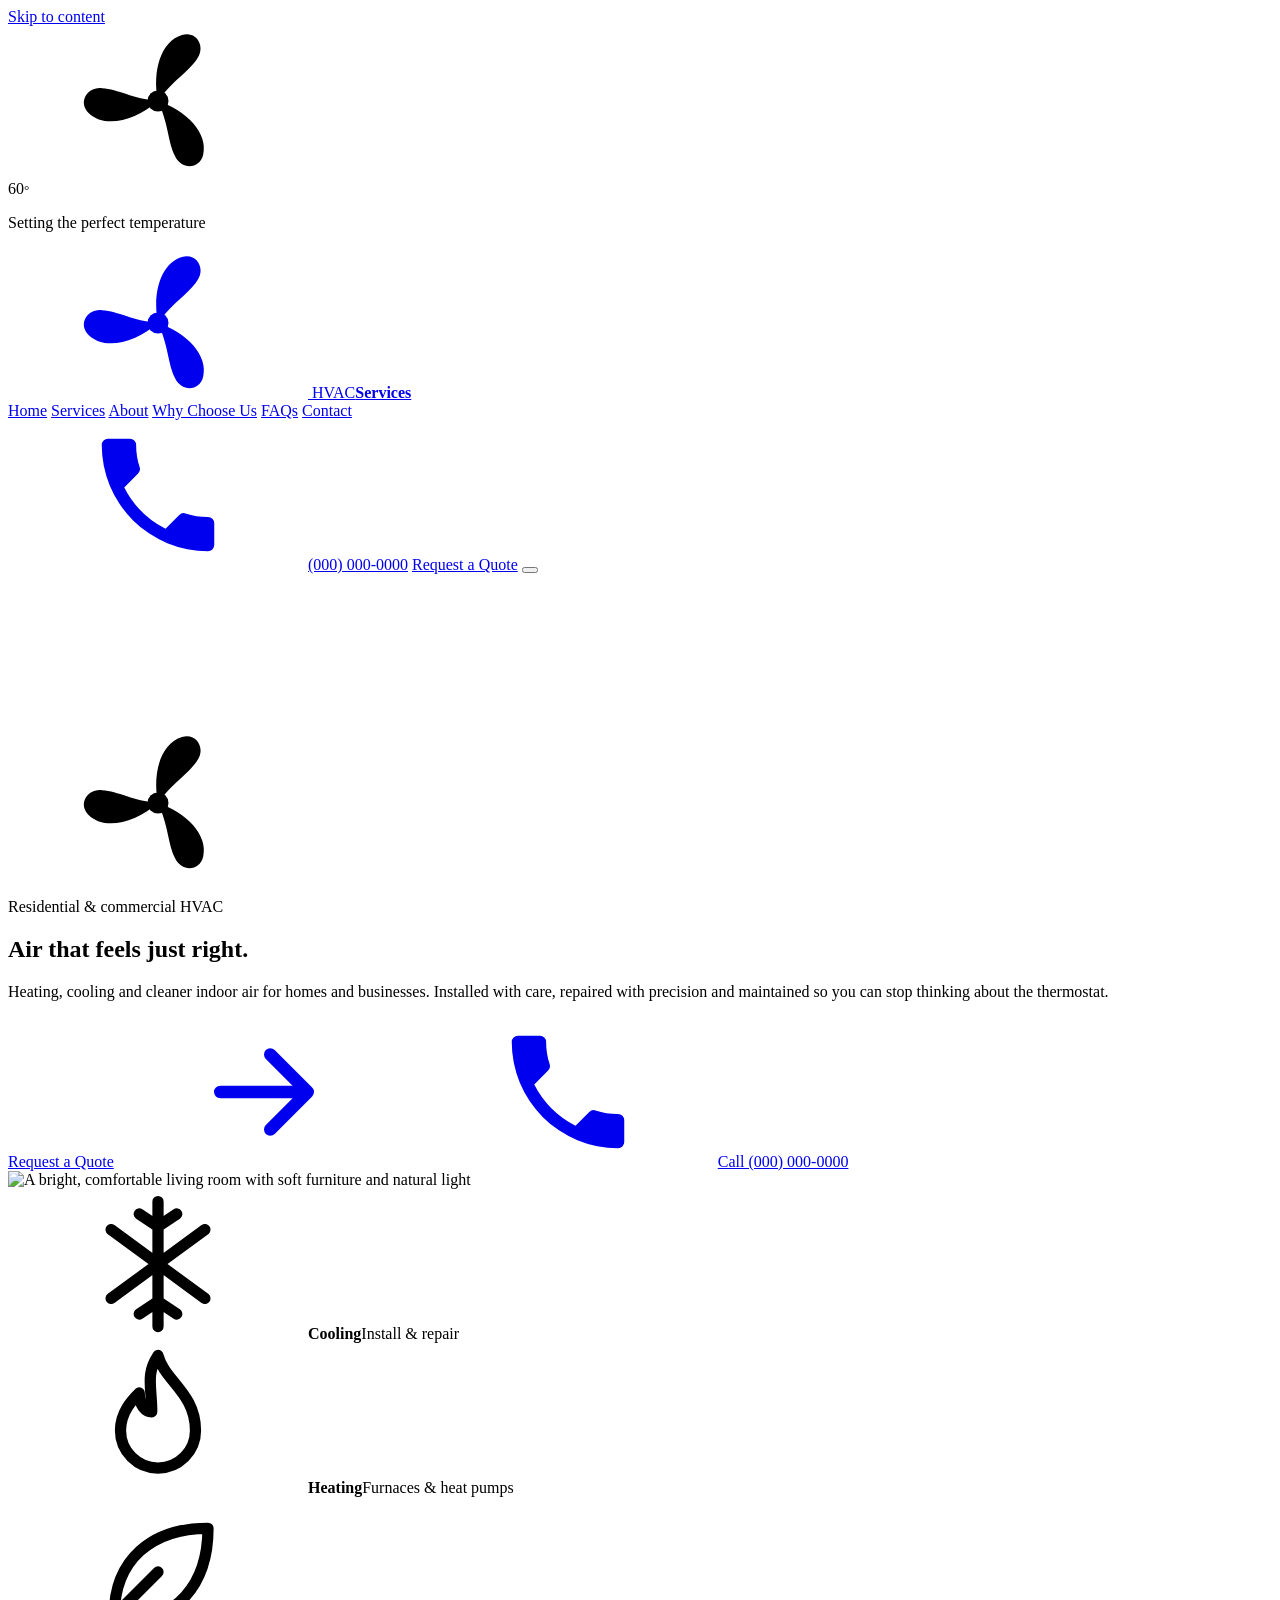
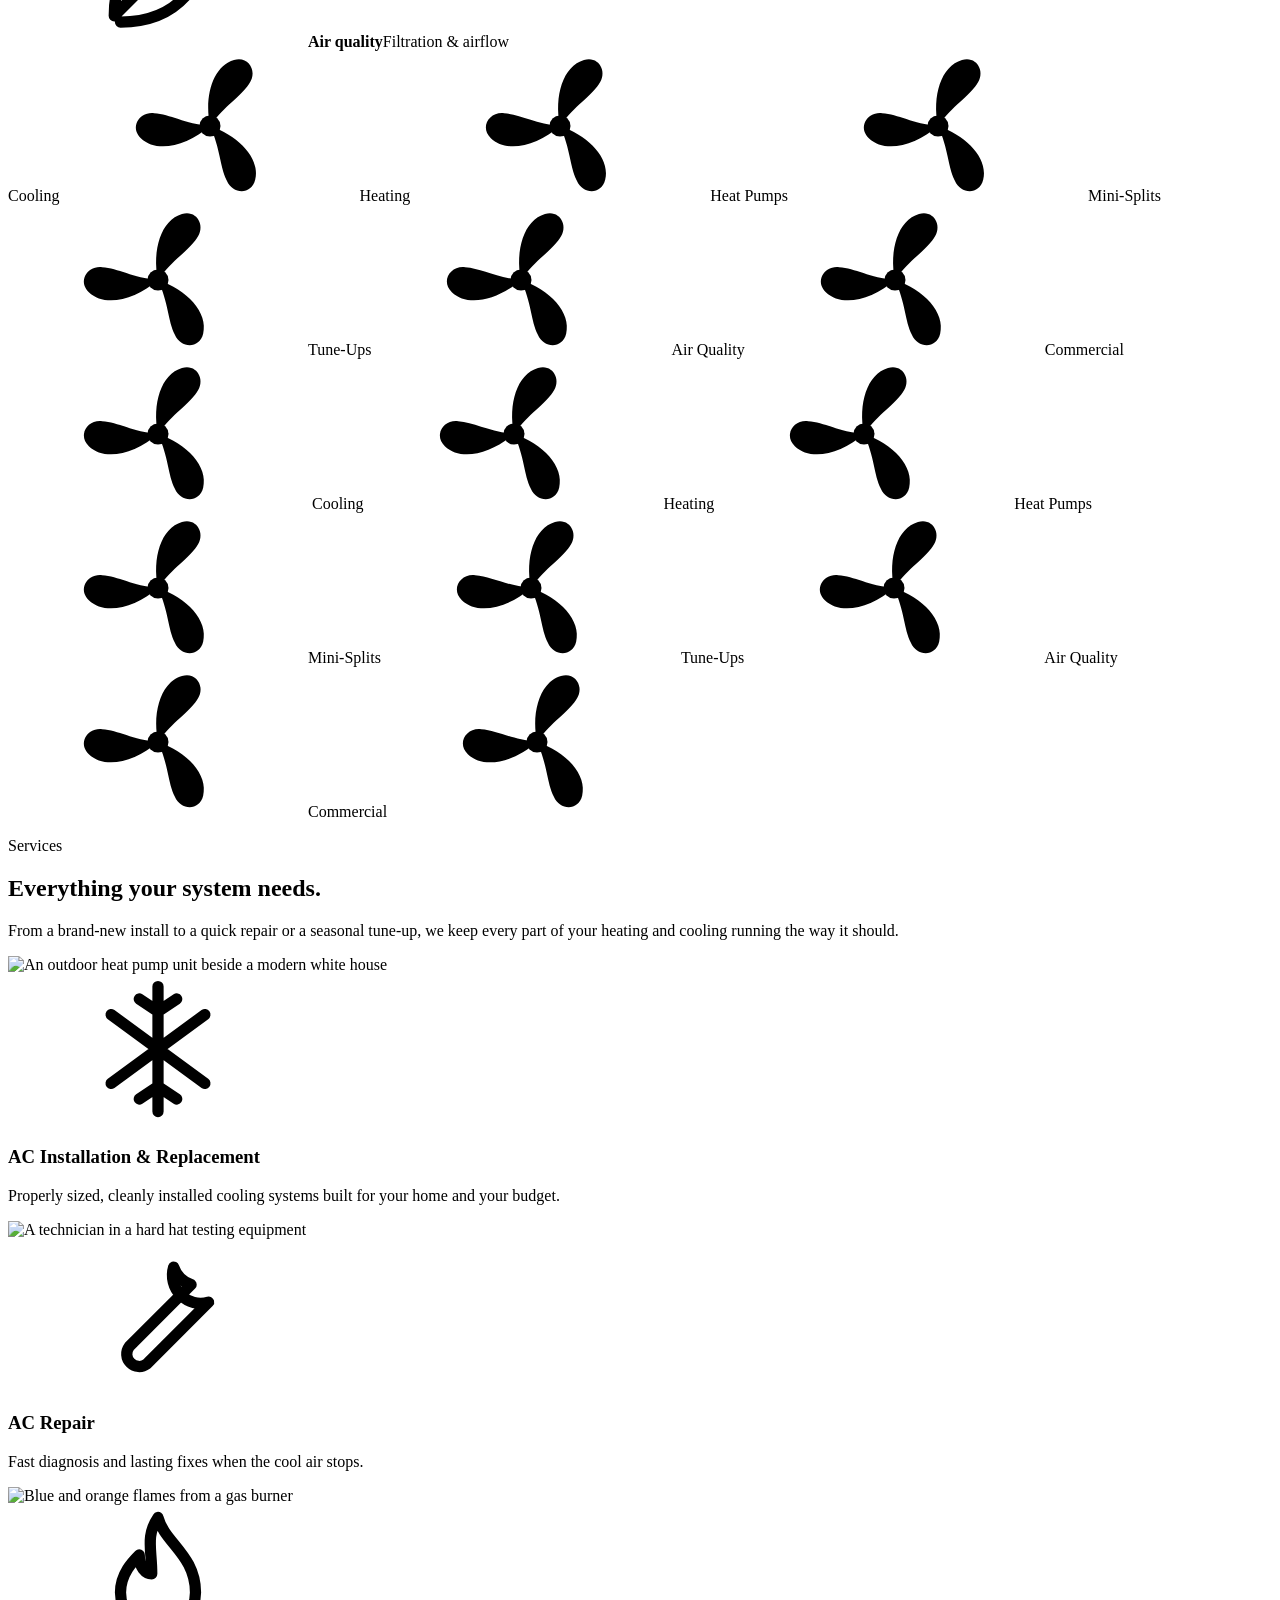
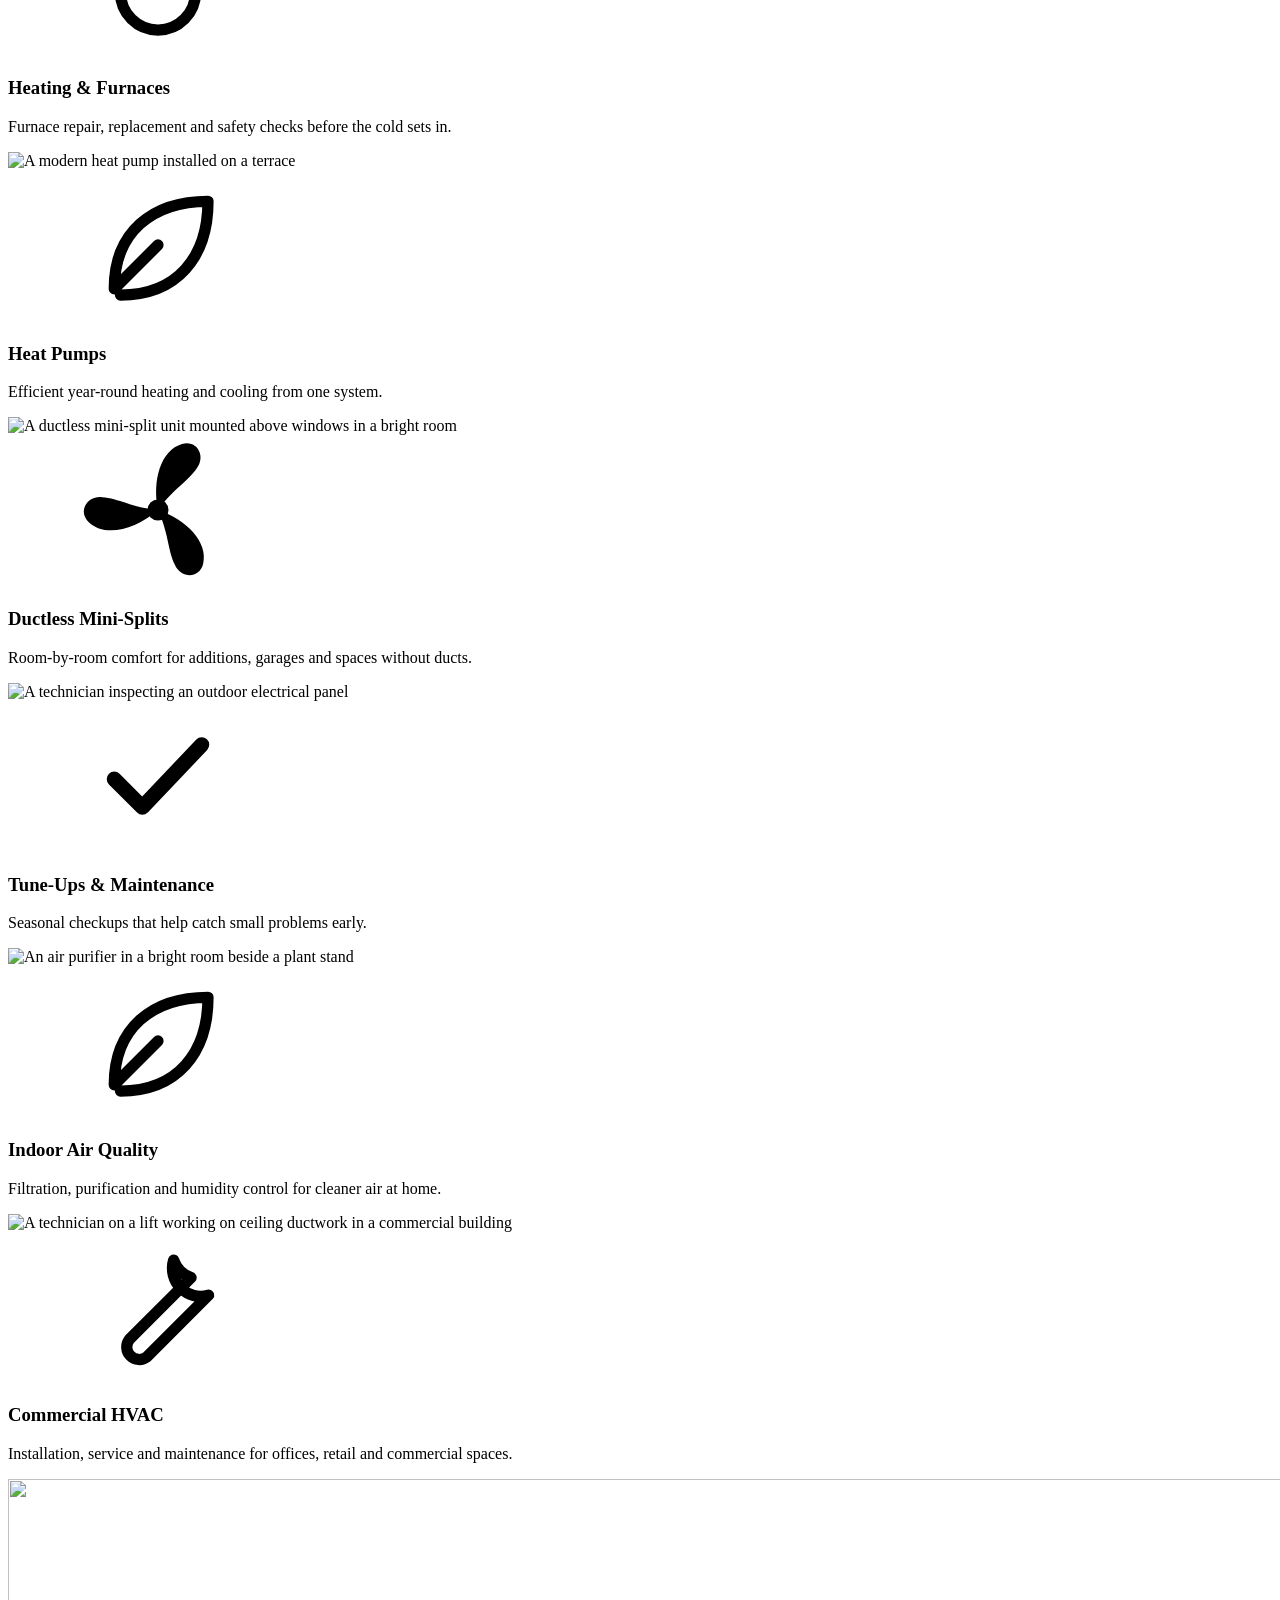
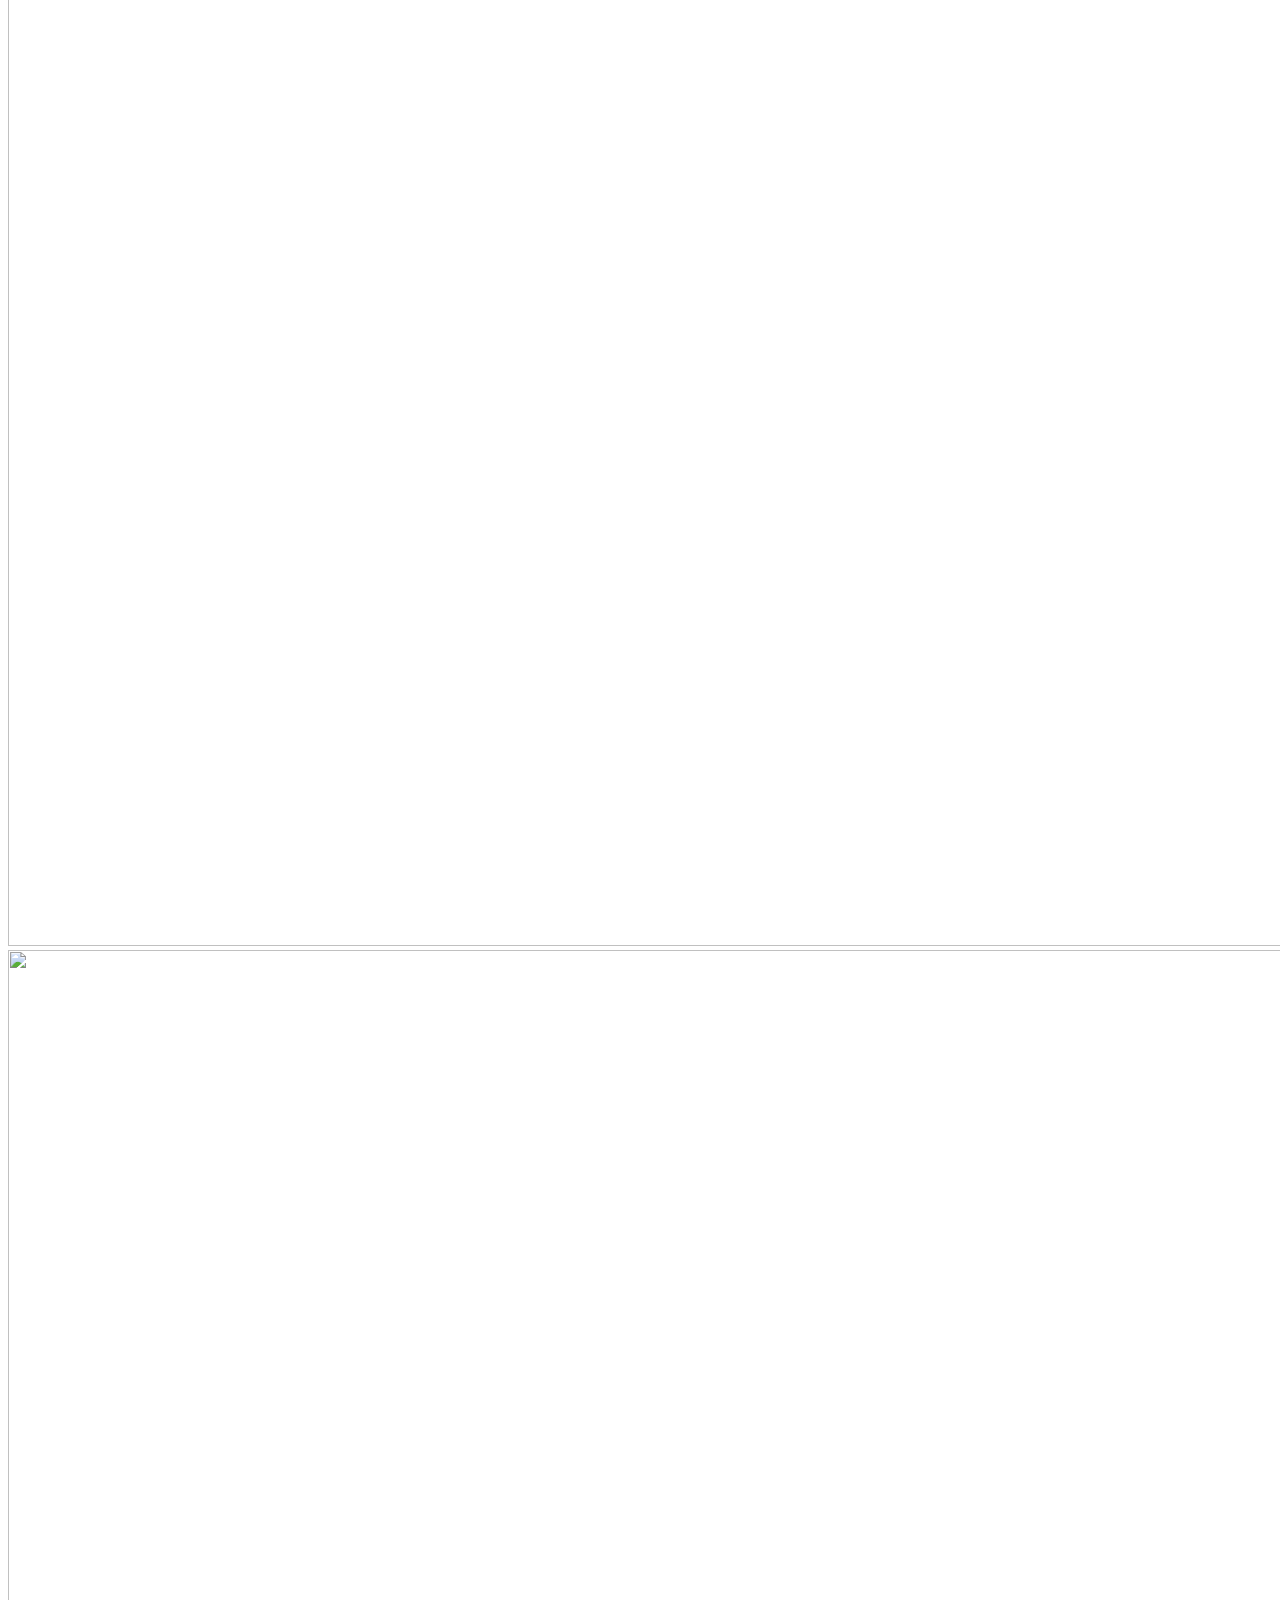
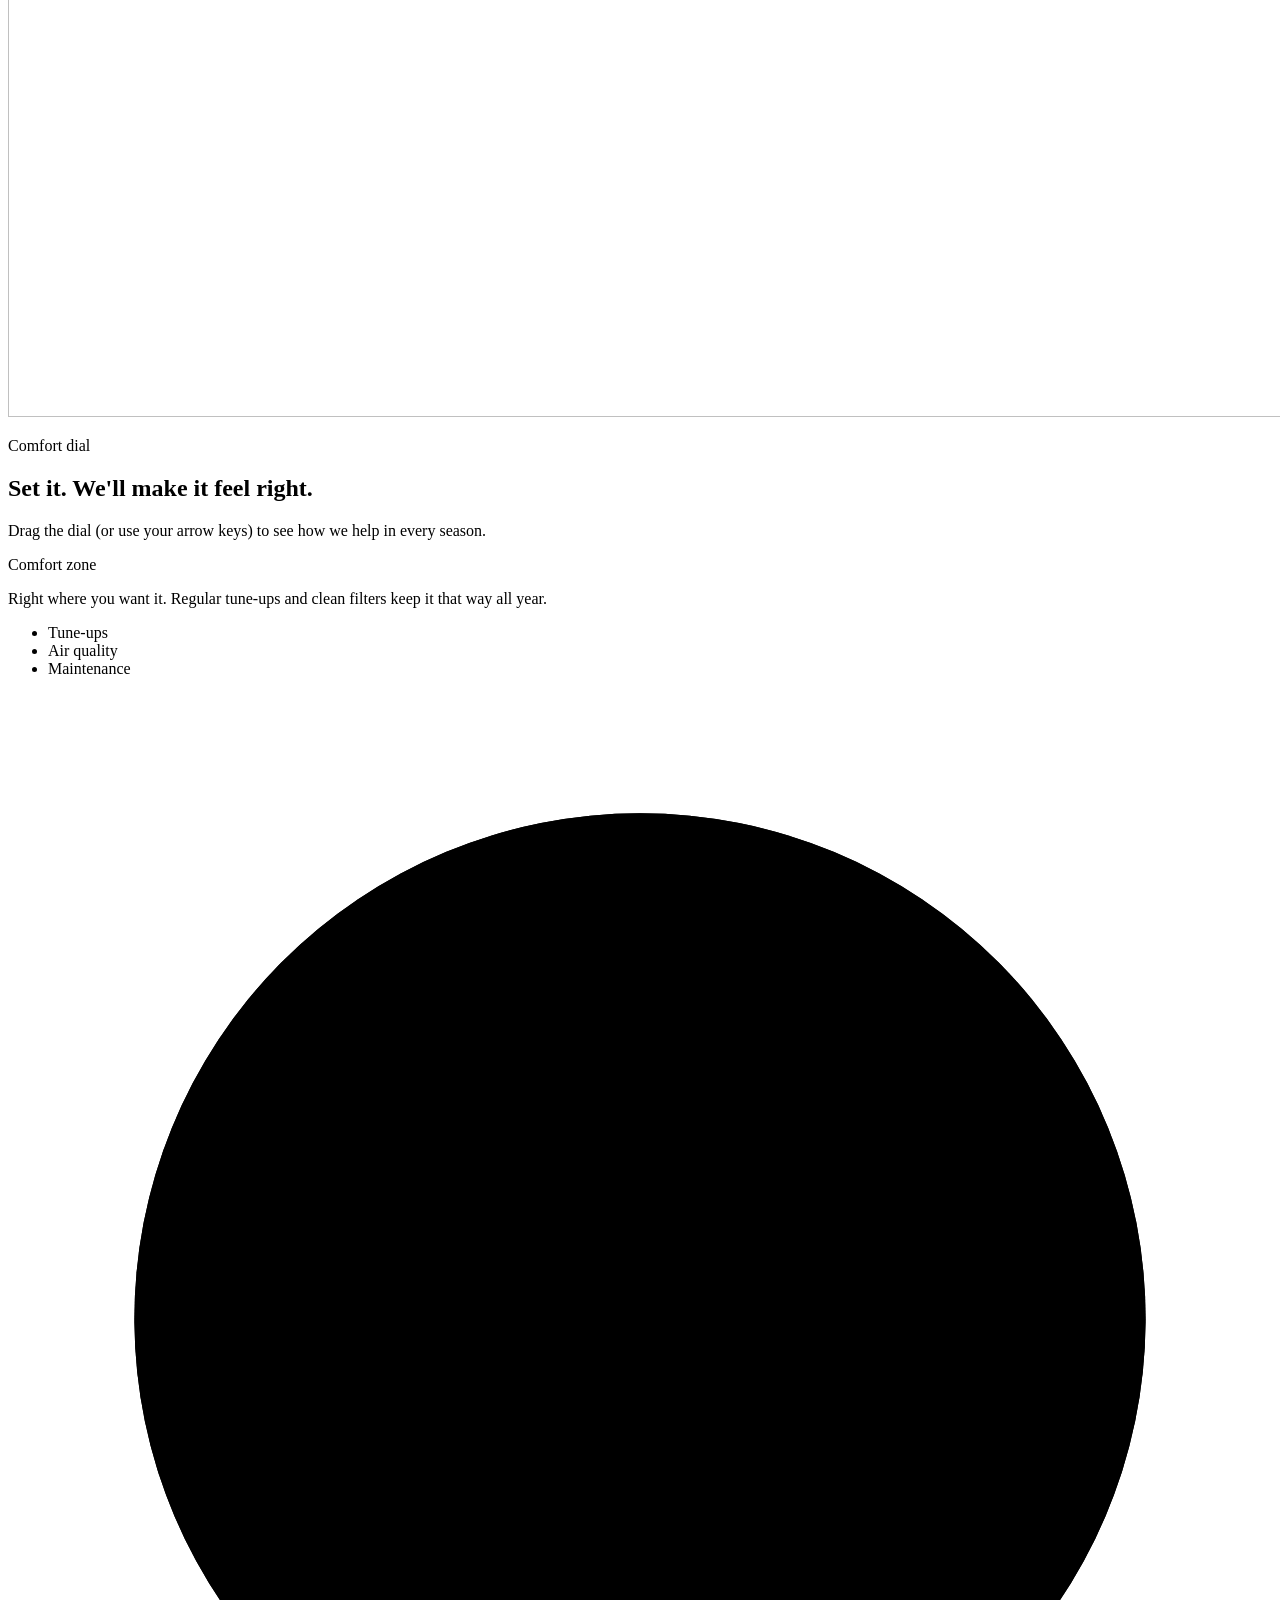
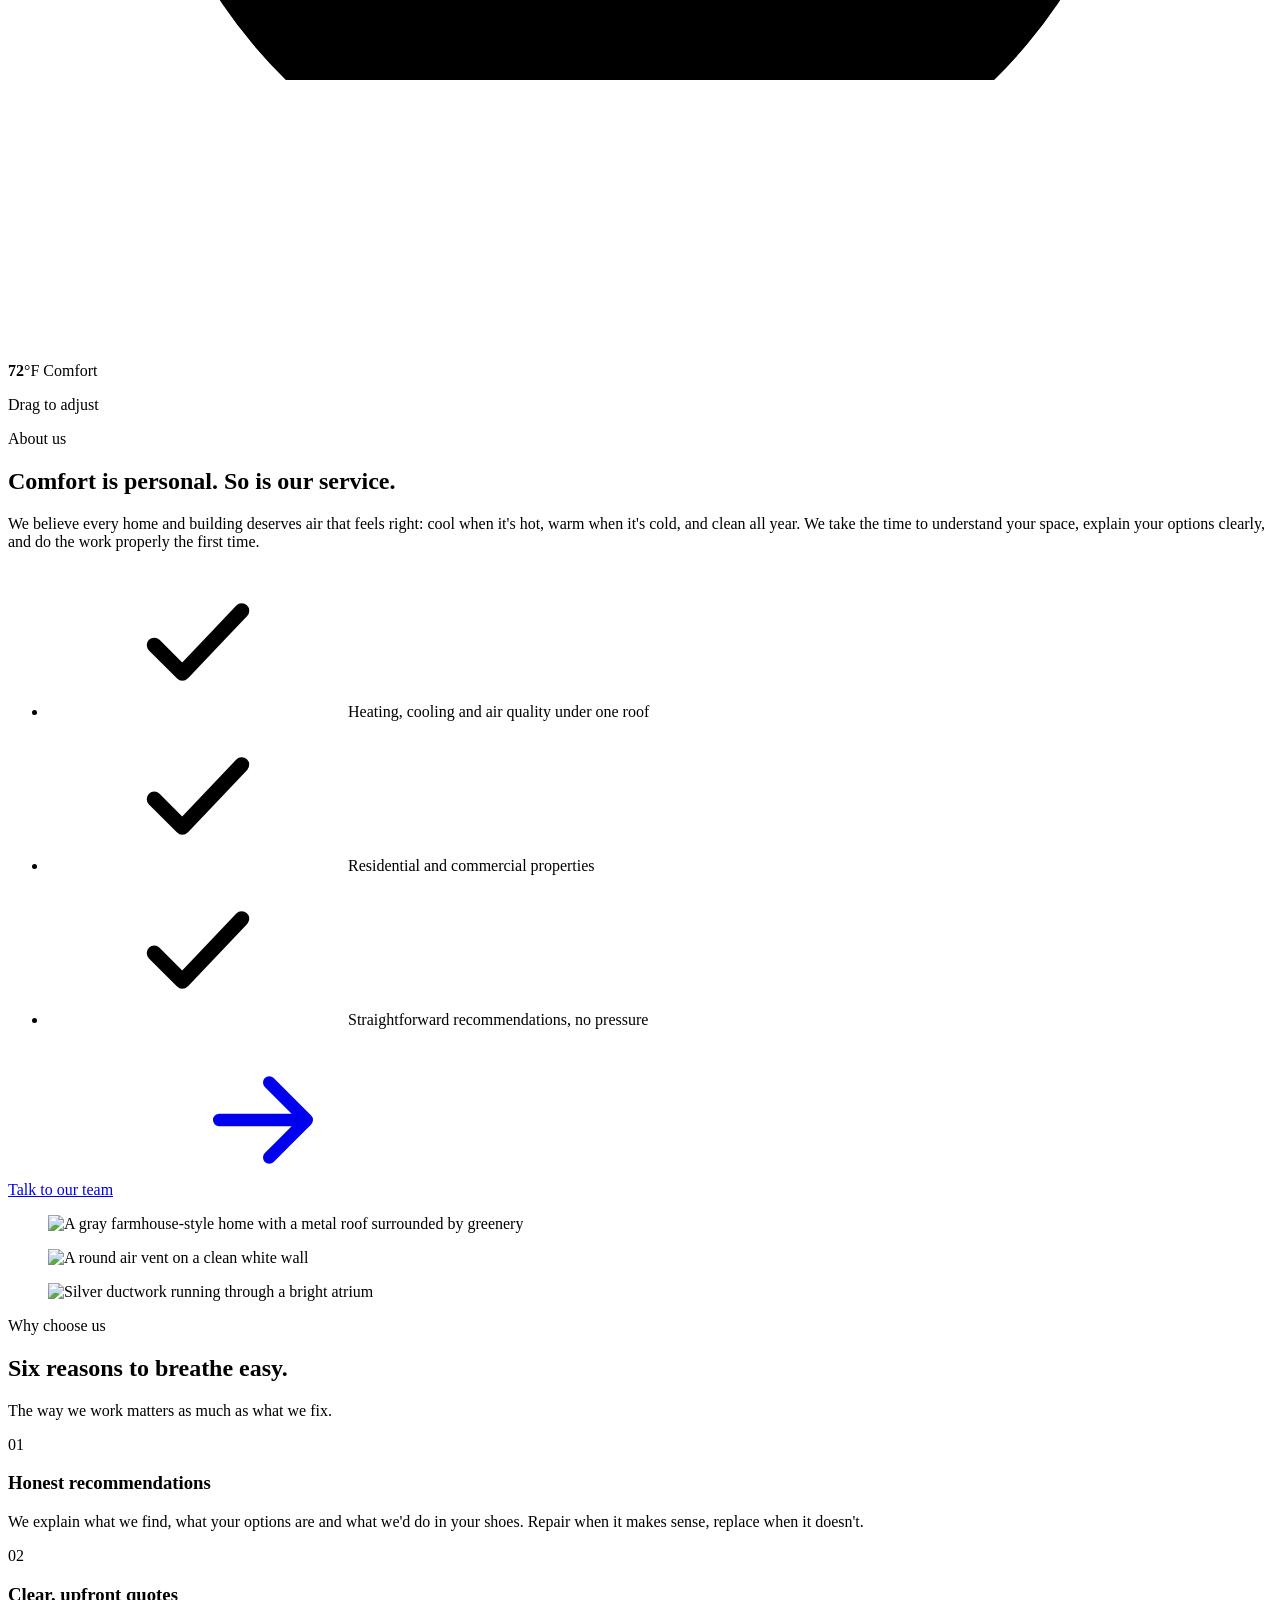
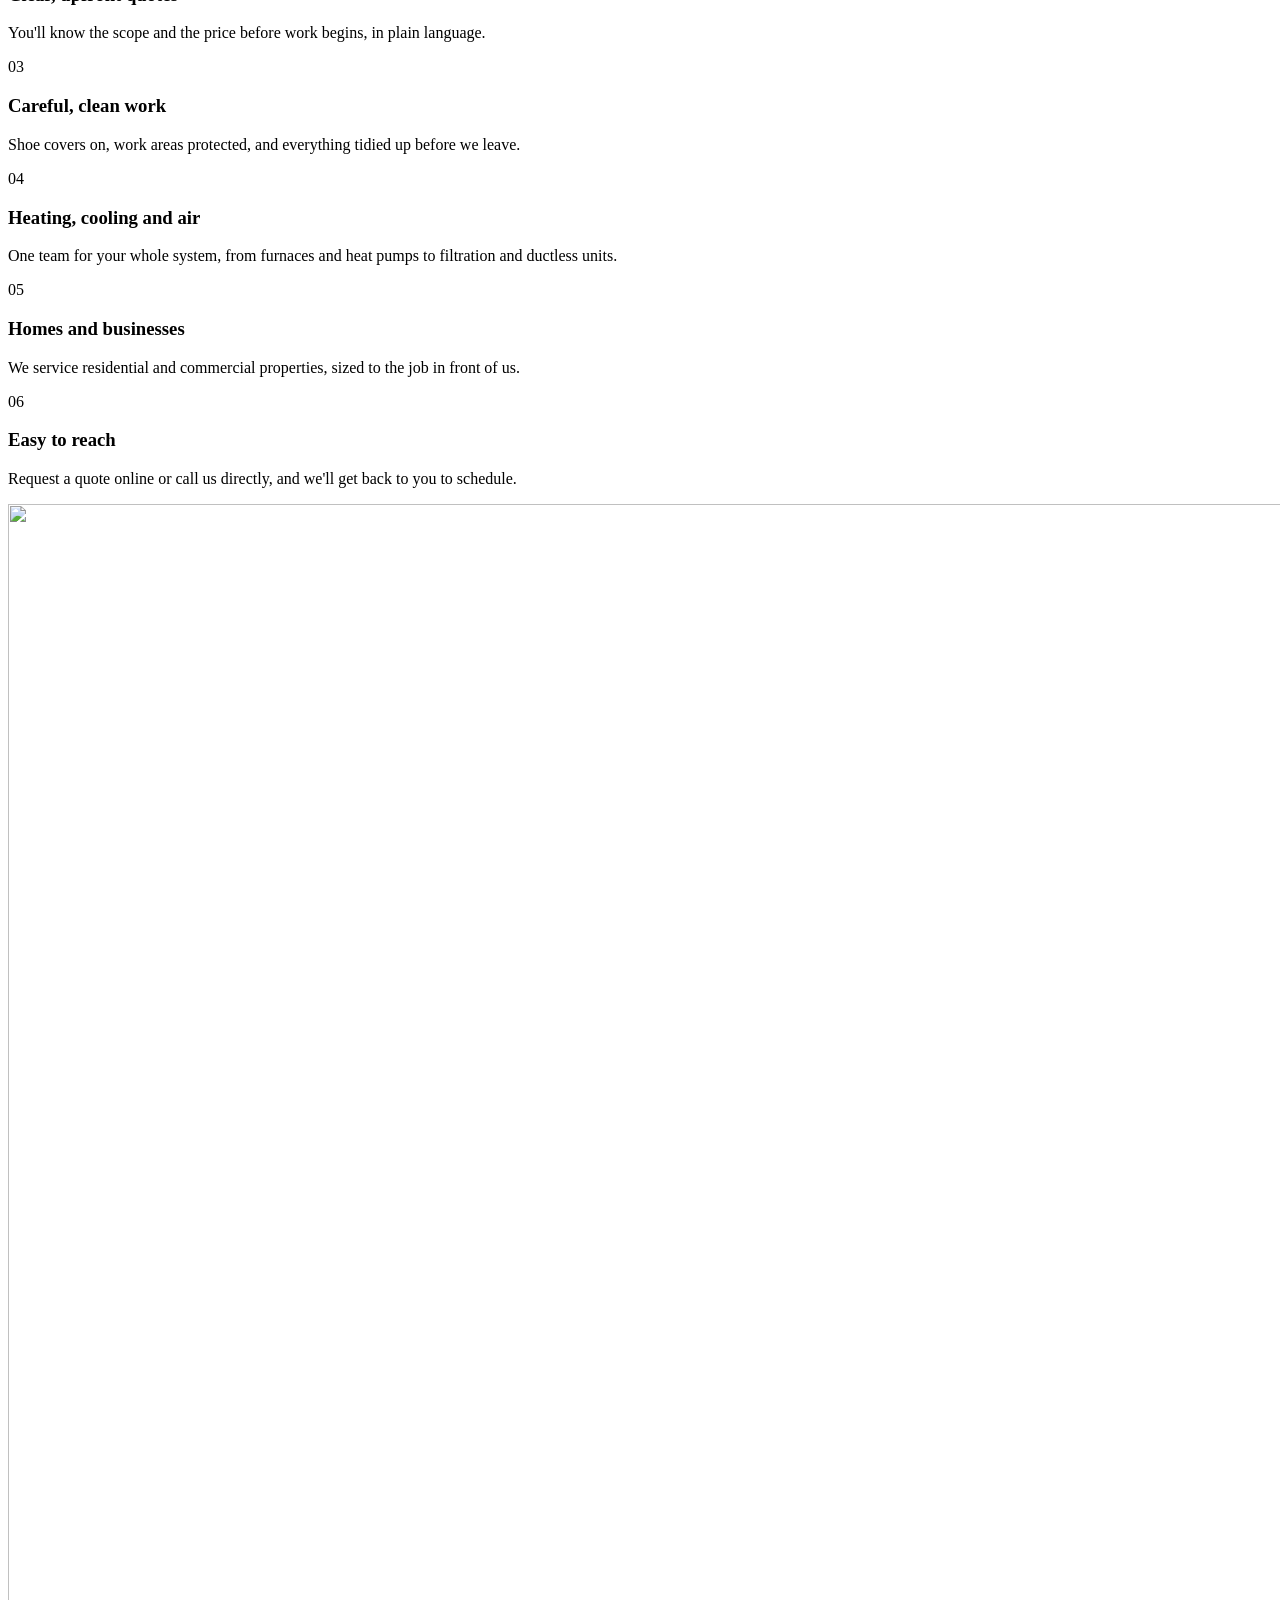
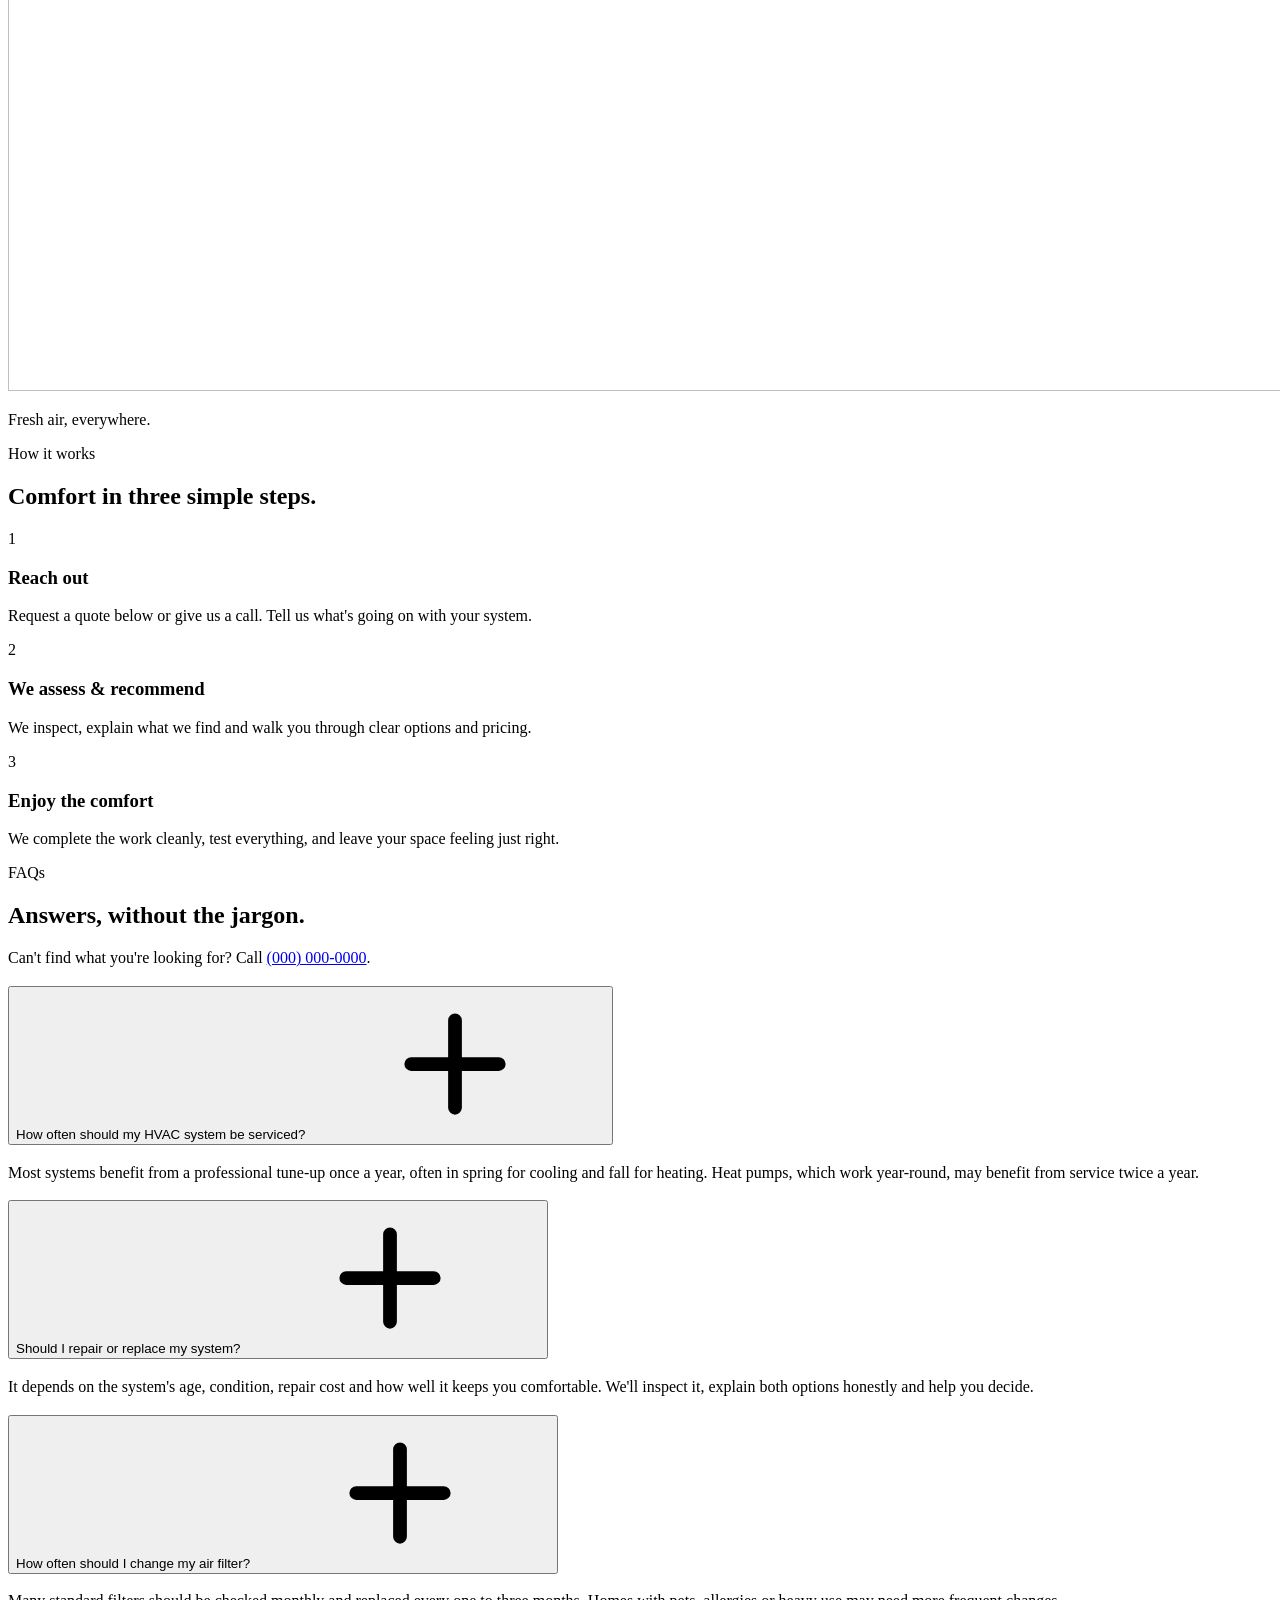
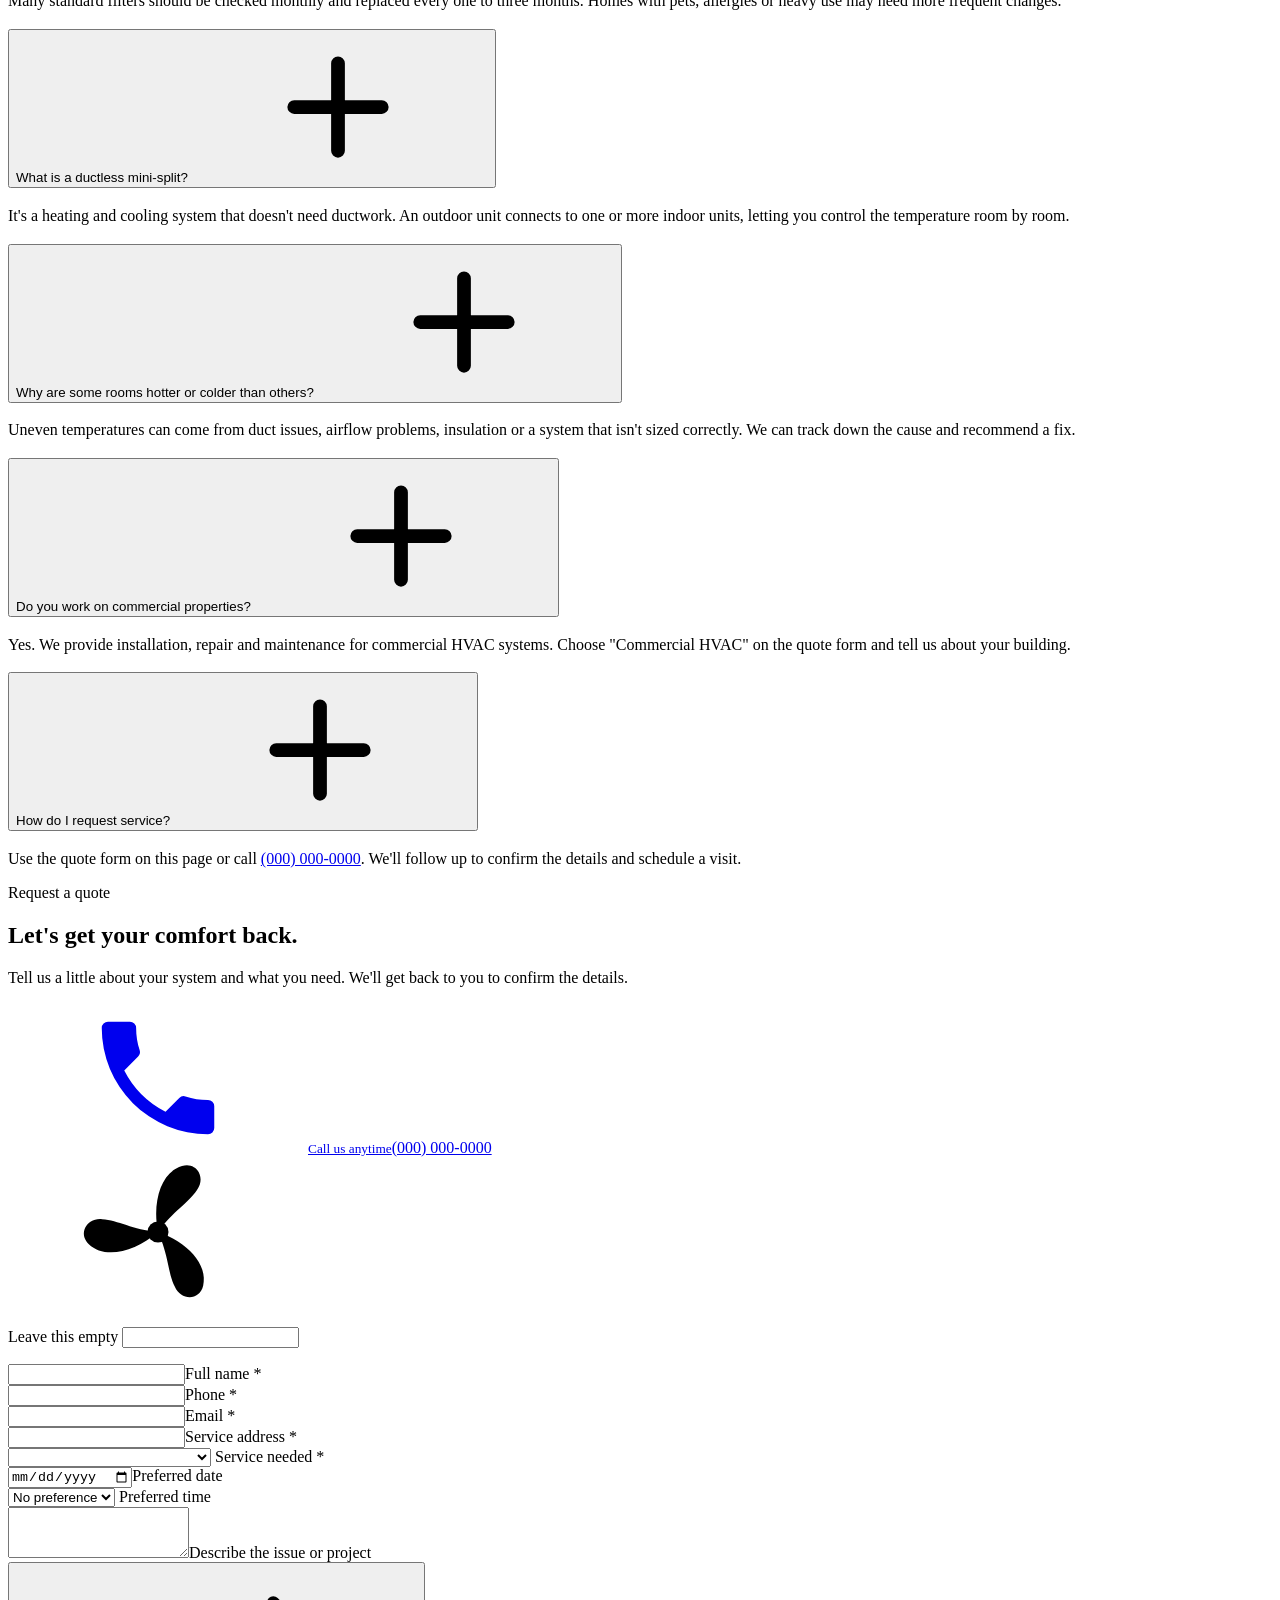
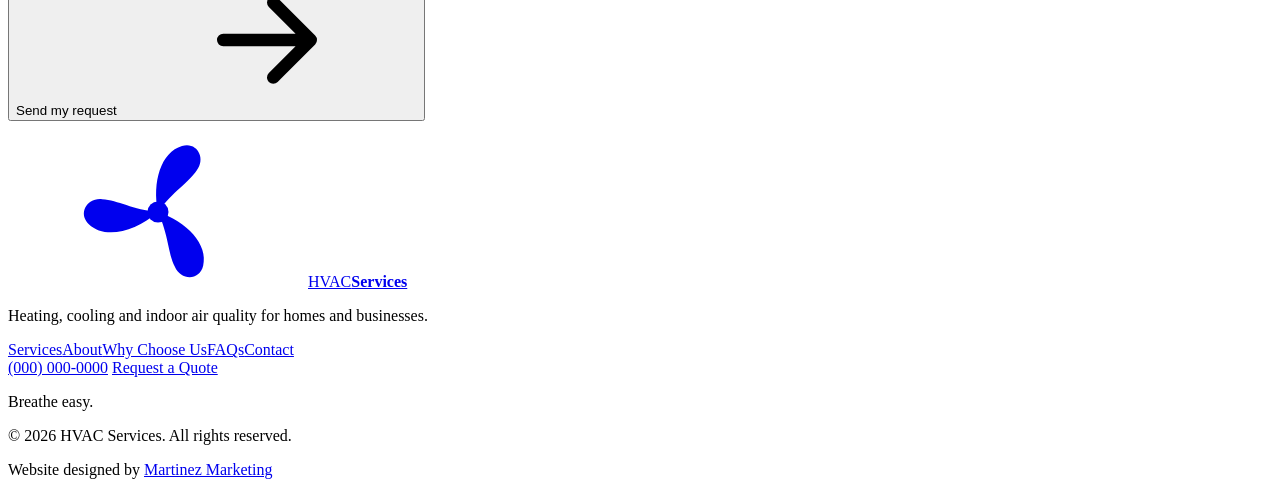
==== index.html @ 1e912915 "Add files via upload" ====
<!doctype html>
<html lang="en" class="no-js">
<head>
  <meta charset="utf-8">
  <meta name="viewport" content="width=device-width, initial-scale=1">
  <title>HVAC Services | Heating, Cooling &amp; Indoor Air Quality</title>
  <meta name="description" content="HVAC Services provides AC installation and repair, heating, heat pumps, ductless mini-splits, maintenance, indoor air quality and commercial HVAC. Request a quote or call (000) 000-0000.">
  <meta name="theme-color" content="#f5f8fc">
  <link rel="icon" href="assets/favicon.svg" type="image/svg+xml">

  <meta property="og:type" content="website">
  <meta property="og:title" content="HVAC Services | Air That Feels Just Right">
  <meta property="og:description" content="Heating, cooling and indoor air quality for homes and businesses.">
  <meta property="og:image" content="assets/images/og-image.jpg">
  <meta name="twitter:card" content="summary_large_image">

  <script type="application/ld+json">
  {
    "@context": "https://schema.org",
    "@type": "HVACBusiness",
    "name": "HVAC Services",
    "telephone": "+1-000-000-0000",
    "description": "Residential and commercial heating, cooling, heat pumps, ductless systems, maintenance and indoor air quality.",
    "image": "assets/images/og-image.jpg",
    "priceRange": "$$"
  }
  </script>

  <link rel="preconnect" href="https://fonts.googleapis.com">
  <link rel="preconnect" href="https://fonts.gstatic.com" crossorigin>
  <link href="https://fonts.googleapis.com/css2?family=Sora:wght@300..800&family=Inter:wght@400..700&display=swap" rel="stylesheet">
  <link rel="preload" as="image" href="assets/images/hero-room.webp">
  <link rel="stylesheet" href="css/styles.css">
  <script>
    (function (d) {
      var c = d.documentElement;
      c.className = c.className.replace('no-js', 'js');
      if (window.matchMedia && matchMedia('(prefers-reduced-motion: reduce)').matches) c.className += ' reduced';
    })(document);
  </script>
</head>
<body>
  <a class="skip" href="#main">Skip to content</a>

  <svg width="0" height="0" style="position:absolute" aria-hidden="true" focusable="false">
    <symbol id="i-fan" viewBox="0 0 100 100"><g fill="currentColor"><path d="M50 50C46 30 52 10 66 6c10-3 16 8 10 16-6 9-16 14-26 28z"/><path d="M50 50C46 30 52 10 66 6c10-3 16 8 10 16-6 9-16 14-26 28z" transform="rotate(120 50 50)"/><path d="M50 50C46 30 52 10 66 6c10-3 16 8 10 16-6 9-16 14-26 28z" transform="rotate(240 50 50)"/><circle cx="50" cy="50" r="7"/></g></symbol>
    <symbol id="i-arrow" viewBox="0 0 24 24"><path d="M5 12h13M13 6l6 6-6 6" fill="none" stroke="currentColor" stroke-width="2" stroke-linecap="round" stroke-linejoin="round"/></symbol>
    <symbol id="i-phone" viewBox="0 0 24 24"><path d="M6.6 10.8a15.1 15.1 0 0 0 6.6 6.6l2.2-2.2a1 1 0 0 1 1-.25 11.4 11.4 0 0 0 3.6.57 1 1 0 0 1 1 1V20a1 1 0 0 1-1 1A17 17 0 0 1 3 4a1 1 0 0 1 1-1h3.5a1 1 0 0 1 1 1c0 1.25.2 2.45.57 3.57a1 1 0 0 1-.25 1z" fill="currentColor"/></symbol>
    <symbol id="i-plus" viewBox="0 0 24 24"><path d="M12 5v14M5 12h14" fill="none" stroke="currentColor" stroke-width="2.2" stroke-linecap="round"/></symbol>
    <symbol id="i-snow" viewBox="0 0 24 24"><path d="M12 2v20M4.5 6.5l15 11M19.5 6.5l-15 11M9 4l3 2 3-2M9 20l3-2 3 2" fill="none" stroke="currentColor" stroke-width="1.8" stroke-linecap="round" stroke-linejoin="round"/></symbol>
    <symbol id="i-flame" viewBox="0 0 24 24"><path d="M12 2c1 4 6 6 6 12a6 6 0 0 1-12 0c0-3 2-5 3-6 0 2 1 3 2 3 0-4-1-6 1-9z" fill="none" stroke="currentColor" stroke-width="1.8" stroke-linejoin="round"/></symbol>
    <symbol id="i-leaf" viewBox="0 0 24 24"><path d="M5 19c0-9 6-14 15-14 0 9-5 15-14 15M5 19l7-7" fill="none" stroke="currentColor" stroke-width="1.8" stroke-linecap="round" stroke-linejoin="round"/></symbol>
    <symbol id="i-wrench" viewBox="0 0 24 24"><path d="M14.5 4.5a4.5 4.5 0 0 0 5.6 5.6l-9.9 9.9a2 2 0 0 1-2.8-2.8l9.9-9.9a4.5 4.5 0 0 1-2.8-2.8z" fill="none" stroke="currentColor" stroke-width="1.8" stroke-linejoin="round"/></symbol>
    <symbol id="i-check" viewBox="0 0 24 24"><path d="M5 12.5l4.5 4.5L19 7" fill="none" stroke="currentColor" stroke-width="2.4" stroke-linecap="round" stroke-linejoin="round"/></symbol>
  </svg>

  <!-- Preloader -->
  <div class="loader" aria-hidden="true">
    <div class="loader__fan"><svg><use href="#i-fan"/></svg></div>
    <div class="loader__num"><span>60</span><small>°</small></div>
    <p class="loader__label">Setting the perfect temperature</p>
    <div class="loader__bar"><span></span></div>
  </div>

  <div class="cursor" aria-hidden="true"><span class="cursor__dot"></span><span class="cursor__ring"></span></div>
  <div class="progress" aria-hidden="true"><span></span></div>

  <!-- Header -->
  <header class="nav">
    <div class="nav__inner">
      <a href="#home" class="brand" aria-label="HVAC Services, back to top">
        <span class="brand__mark"><svg><use href="#i-fan"/></svg></span>
        <span class="brand__text">HVAC<b>Services</b></span>
      </a>
      <nav class="nav__links" aria-label="Primary">
        <a href="#home">Home</a>
        <a href="#services">Services</a>
        <a href="#about">About</a>
        <a href="#why">Why Choose Us</a>
        <a href="#faq">FAQs</a>
        <a href="#contact">Contact</a>
      </nav>
      <div class="nav__cta">
        <a href="tel:+10000000000" class="nav__phone"><svg><use href="#i-phone"/></svg><span>(000) 000-0000</span></a>
        <a href="#contact" class="btn btn--ink btn--sm magnetic"><span>Request a Quote</span></a>
        <button class="burger" aria-expanded="false" aria-controls="mobile-menu" aria-label="Open menu"><span></span><span></span></button>
      </div>
    </div>
  </header>

  <div class="mmenu" id="mobile-menu" hidden>
    <nav aria-label="Mobile">
      <a href="#home">Home</a>
      <a href="#services">Services</a>
      <a href="#about">About</a>
      <a href="#why">Why Choose Us</a>
      <a href="#faq">FAQs</a>
      <a href="#contact">Contact</a>
    </nav>
    <div class="mmenu__foot">
      <a href="#contact" class="btn btn--sky"><span>Request a Quote</span></a>
      <a href="tel:+10000000000" class="btn btn--outline"><svg><use href="#i-phone"/></svg><span>(000) 000-0000</span></a>
    </div>
  </div>

  <main id="main">

    <!-- HERO -->
    <section class="hero" id="home" aria-labelledby="hero-title">
      <canvas class="hero__flow" aria-hidden="true"></canvas>
      <div class="hero__fan" aria-hidden="true"><svg><use href="#i-fan"/></svg></div>
      <div class="wrap hero__grid">
        <div class="hero__copy">
          <p class="pill hero__pill"><span class="pill__dot"></span>Residential &amp; commercial HVAC</p>
          <h1 class="hero__title" id="hero-title">
            <span class="line"><span class="line__in">Air that feels</span></span>
            <span class="line"><span class="line__in"><span class="grad">just right.</span></span></span>
          </h1>
          <p class="hero__lead">Heating, cooling and cleaner indoor air for homes and businesses. Installed with care, repaired with precision and maintained so you can stop thinking about the thermostat.</p>
          <div class="hero__actions">
            <a href="#contact" class="btn btn--ink magnetic"><span>Request a Quote</span><svg><use href="#i-arrow"/></svg></a>
            <a href="tel:+10000000000" class="btn btn--outline magnetic"><svg><use href="#i-phone"/></svg><span>Call (000) 000-0000</span></a>
          </div>
        </div>
        <div class="hero__visual">
          <div class="hero__frame"><img src="assets/images/hero-room.webp" alt="A bright, comfortable living room with soft furniture and natural light" width="1800" height="1318" fetchpriority="high"></div>
          <div class="chip chip--a"><span class="chip__ico chip__ico--cool"><svg><use href="#i-snow"/></svg></span><span><b>Cooling</b>Install &amp; repair</span></div>
          <div class="chip chip--b"><span class="chip__ico chip__ico--warm"><svg><use href="#i-flame"/></svg></span><span><b>Heating</b>Furnaces &amp; heat pumps</span></div>
          <div class="chip chip--c"><span class="chip__ico chip__ico--mint"><svg><use href="#i-leaf"/></svg></span><span><b>Air quality</b>Filtration &amp; airflow</span></div>
        </div>
      </div>
    </section>

    <!-- TICKER -->
    <div class="ticker" aria-hidden="true">
      <div class="ticker__track">
        <span>Cooling</span><svg><use href="#i-fan"/></svg><span>Heating</span><svg><use href="#i-fan"/></svg><span>Heat Pumps</span><svg><use href="#i-fan"/></svg><span>Mini-Splits</span><svg><use href="#i-fan"/></svg><span>Tune-Ups</span><svg><use href="#i-fan"/></svg><span>Air Quality</span><svg><use href="#i-fan"/></svg><span>Commercial</span><svg><use href="#i-fan"/></svg>
        <span>Cooling</span><svg><use href="#i-fan"/></svg><span>Heating</span><svg><use href="#i-fan"/></svg><span>Heat Pumps</span><svg><use href="#i-fan"/></svg><span>Mini-Splits</span><svg><use href="#i-fan"/></svg><span>Tune-Ups</span><svg><use href="#i-fan"/></svg><span>Air Quality</span><svg><use href="#i-fan"/></svg><span>Commercial</span><svg><use href="#i-fan"/></svg>
      </div>
    </div>

    <!-- SERVICES -->
    <section class="services section" id="services" aria-labelledby="services-title">
      <div class="wrap">
        <div class="shead shead--split">
          <div>
            <p class="pill"><span class="pill__dot"></span>Services</p>
            <h2 class="h2 split" id="services-title">Everything your system needs.</h2>
          </div>
          <p class="shead__lead">From a brand-new install to a quick repair or a seasonal tune-up, we keep every part of your heating and cooling running the way it should.</p>
        </div>
        <div class="bento">
          <article class="tile tile--xl">
            <img src="assets/images/svc-ac-install.webp" alt="An outdoor heat pump unit beside a modern white house" width="1100" height="733" loading="lazy">
            <div class="tile__body"><span class="tile__ico"><svg><use href="#i-snow"/></svg></span><h3>AC Installation &amp; Replacement</h3><p>Properly sized, cleanly installed cooling systems built for your home and your budget.</p></div>
          </article>
          <article class="tile">
            <img src="assets/images/svc-ac-repair.webp" alt="A technician in a hard hat testing equipment" width="1100" height="734" loading="lazy">
            <div class="tile__body"><span class="tile__ico"><svg><use href="#i-wrench"/></svg></span><h3>AC Repair</h3><p>Fast diagnosis and lasting fixes when the cool air stops.</p></div>
          </article>
          <article class="tile">
            <img src="assets/images/svc-heating.webp" alt="Blue and orange flames from a gas burner" width="1000" height="1500" loading="lazy">
            <div class="tile__body"><span class="tile__ico tile__ico--warm"><svg><use href="#i-flame"/></svg></span><h3>Heating &amp; Furnaces</h3><p>Furnace repair, replacement and safety checks before the cold sets in.</p></div>
          </article>
          <article class="tile">
            <img src="assets/images/svc-heat-pump.webp" alt="A modern heat pump installed on a terrace" width="1100" height="733" loading="lazy">
            <div class="tile__body"><span class="tile__ico tile__ico--mint"><svg><use href="#i-leaf"/></svg></span><h3>Heat Pumps</h3><p>Efficient year-round heating and cooling from one system.</p></div>
          </article>
          <article class="tile">
            <img src="assets/images/svc-mini-split.webp" alt="A ductless mini-split unit mounted above windows in a bright room" width="1100" height="825" loading="lazy">
            <div class="tile__body"><span class="tile__ico"><svg><use href="#i-fan"/></svg></span><h3>Ductless Mini-Splits</h3><p>Room-by-room comfort for additions, garages and spaces without ducts.</p></div>
          </article>
          <article class="tile">
            <img src="assets/images/svc-maintenance.webp" alt="A technician inspecting an outdoor electrical panel" width="1100" height="619" loading="lazy">
            <div class="tile__body"><span class="tile__ico"><svg><use href="#i-check"/></svg></span><h3>Tune-Ups &amp; Maintenance</h3><p>Seasonal checkups that help catch small problems early.</p></div>
          </article>
          <article class="tile">
            <img src="assets/images/svc-air-quality.webp" alt="An air purifier in a bright room beside a plant stand" width="1000" height="1250" loading="lazy">
            <div class="tile__body"><span class="tile__ico tile__ico--mint"><svg><use href="#i-leaf"/></svg></span><h3>Indoor Air Quality</h3><p>Filtration, purification and humidity control for cleaner air at home.</p></div>
          </article>
          <article class="tile tile--wide">
            <img src="assets/images/svc-commercial.webp" alt="A technician on a lift working on ceiling ductwork in a commercial building" width="1100" height="733" loading="lazy">
            <div class="tile__body"><span class="tile__ico"><svg><use href="#i-wrench"/></svg></span><h3>Commercial HVAC</h3><p>Installation, service and maintenance for offices, retail and commercial spaces.</p></div>
          </article>
        </div>
      </div>
    </section>

    <!-- COMFORT DIAL -->
    <section class="dial" id="comfort" aria-labelledby="dial-title" data-mode="comfort">
      <div class="dial__bg" aria-hidden="true">
        <img class="dial__img dial__img--cool" src="assets/images/dial-cool.webp" alt="" width="1600" height="1067" loading="lazy">
        <img class="dial__img dial__img--warm" src="assets/images/dial-warm.webp" alt="" width="1600" height="1067" loading="lazy">
      </div>
      <div class="wrap dial__grid">
        <div class="dial__copy">
          <p class="pill pill--glass"><span class="pill__dot"></span>Comfort dial</p>
          <h2 class="h2 split" id="dial-title">Set it. We'll make it feel right.</h2>
          <p class="dial__lead">Drag the dial (or use your arrow keys) to see how we help in every season.</p>
          <div class="dial__mode">
            <p class="dial__mode-name">Comfort zone</p>
            <p class="dial__mode-text">Right where you want it. Regular tune-ups and clean filters keep it that way all year.</p>
            <ul class="dial__tags"><li>Tune-ups</li><li>Air quality</li><li>Maintenance</li></ul>
          </div>
        </div>
        <div class="knob-wrap">
          <div class="knob" role="slider" tabindex="0" aria-label="Thermostat setting" aria-valuemin="60" aria-valuemax="84" aria-valuenow="72" aria-valuetext="72 degrees, comfort zone">
            <svg class="knob__ring" viewBox="0 0 200 200" aria-hidden="true">
              <defs>
                <linearGradient id="kgrad" x1="0" y1="1" x2="1" y2="0"><stop offset="0" stop-color="#3d7bff"/><stop offset=".5" stop-color="#34d1b6"/><stop offset="1" stop-color="#ff6b4a"/></linearGradient>
              </defs>
              <path class="knob__track" d="M44 156 A80 80 0 1 1 156 156"/>
              <path class="knob__fill" d="M44 156 A80 80 0 1 1 156 156" pathLength="100"/>
            </svg>
            <div class="knob__ticks" aria-hidden="true"></div>
            <div class="knob__face">
              <span class="knob__temp"><b>72</b>°F</span>
              <span class="knob__label">Comfort</span>
            </div>
            <span class="knob__handle" aria-hidden="true"></span>
          </div>
          <p class="knob__hint" aria-hidden="true">Drag to adjust</p>
        </div>
      </div>
    </section>

    <!-- ABOUT -->
    <section class="about section" id="about" aria-labelledby="about-title">
      <div class="wrap about__grid">
        <div class="about__copy">
          <p class="pill"><span class="pill__dot"></span>About us</p>
          <h2 class="h2 split" id="about-title">Comfort is personal. So is our service.</h2>
          <p class="about__statement words">We believe every home and building deserves air that feels right: cool when it's hot, warm when it's cold, and clean all year. We take the time to understand your space, explain your options clearly, and do the work properly the first time.</p>
          <ul class="about__list">
            <li><svg><use href="#i-check"/></svg>Heating, cooling and air quality under one roof</li>
            <li><svg><use href="#i-check"/></svg>Residential and commercial properties</li>
            <li><svg><use href="#i-check"/></svg>Straightforward recommendations, no pressure</li>
          </ul>
          <a href="#contact" class="btn btn--ink magnetic"><span>Talk to our team</span><svg><use href="#i-arrow"/></svg></a>
        </div>
        <div class="about__media">
          <figure class="about__img about__img--a" data-speed="-0.05"><img src="assets/images/about-home.webp" alt="A gray farmhouse-style home with a metal roof surrounded by greenery" width="1300" height="867" loading="lazy"></figure>
          <figure class="about__img about__img--b" data-speed="0.12"><img src="assets/images/about-vent.webp" alt="A round air vent on a clean white wall" width="900" height="1349" loading="lazy"></figure>
          <figure class="about__img about__img--c" data-speed="0.2"><img src="assets/images/about-ducts.webp" alt="Silver ductwork running through a bright atrium" width="1000" height="714" loading="lazy"></figure>
        </div>
      </div>
    </section>

    <!-- WHY: stacking cards -->
    <section class="why section" id="why" aria-labelledby="why-title">
      <div class="wrap why__grid">
        <div class="why__head">
          <p class="pill"><span class="pill__dot"></span>Why choose us</p>
          <h2 class="h2 split" id="why-title">Six reasons to breathe easy.</h2>
          <p class="why__lead">The way we work matters as much as what we fix.</p>
        </div>
        <div class="stack">
          <article class="scard" style="--c:#3d7bff"><span class="scard__n">01</span><div><h3>Honest recommendations</h3><p>We explain what we find, what your options are and what we'd do in your shoes. Repair when it makes sense, replace when it doesn't.</p></div></article>
          <article class="scard" style="--c:#34d1b6"><span class="scard__n">02</span><div><h3>Clear, upfront quotes</h3><p>You'll know the scope and the price before work begins, in plain language.</p></div></article>
          <article class="scard" style="--c:#ff6b4a"><span class="scard__n">03</span><div><h3>Careful, clean work</h3><p>Shoe covers on, work areas protected, and everything tidied up before we leave.</p></div></article>
          <article class="scard" style="--c:#3d7bff"><span class="scard__n">04</span><div><h3>Heating, cooling and air</h3><p>One team for your whole system, from furnaces and heat pumps to filtration and ductless units.</p></div></article>
          <article class="scard" style="--c:#34d1b6"><span class="scard__n">05</span><div><h3>Homes and businesses</h3><p>We service residential and commercial properties, sized to the job in front of us.</p></div></article>
          <article class="scard" style="--c:#ff6b4a"><span class="scard__n">06</span><div><h3>Easy to reach</h3><p>Request a quote online or call us directly, and we'll get back to you to schedule.</p></div></article>
        </div>
      </div>
    </section>

    <!-- BAND: vent iris -->
    <section class="band" aria-label="Fresh air, everywhere">
      <div class="band__pin">
        <div class="band__iris"><img src="assets/images/band-ducts.webp" alt="" width="2000" height="1487" loading="lazy"></div>
        <div class="band__grille" aria-hidden="true"></div>
        <p class="band__text" aria-hidden="true"><span>Fresh air,</span> <span class="grad">everywhere.</span></p>
      </div>
    </section>

    <!-- PROCESS -->
    <section class="process section" id="process" aria-labelledby="process-title">
      <div class="wrap">
        <div class="shead shead--center">
          <p class="pill"><span class="pill__dot"></span>How it works</p>
          <h2 class="h2 split" id="process-title">Comfort in three simple steps.</h2>
        </div>
        <div class="steps">
          <div class="steps__line" aria-hidden="true"><span></span></div>
          <article class="step"><span class="step__n">1</span><h3>Reach out</h3><p>Request a quote below or give us a call. Tell us what's going on with your system.</p></article>
          <article class="step"><span class="step__n">2</span><h3>We assess &amp; recommend</h3><p>We inspect, explain what we find and walk you through clear options and pricing.</p></article>
          <article class="step"><span class="step__n">3</span><h3>Enjoy the comfort</h3><p>We complete the work cleanly, test everything, and leave your space feeling just right.</p></article>
        </div>
      </div>
    </section>

    <!-- FAQ -->
    <section class="faq section" id="faq" aria-labelledby="faq-title">
      <div class="wrap faq__grid">
        <div class="faq__head">
          <p class="pill"><span class="pill__dot"></span>FAQs</p>
          <h2 class="h2 split" id="faq-title">Answers, without the jargon.</h2>
          <p>Can't find what you're looking for? Call <a href="tel:+10000000000">(000) 000-0000</a>.</p>
        </div>
        <div class="acc">
          <div class="acc__item">
            <h3><button class="acc__btn" aria-expanded="false" aria-controls="faq-1" id="faq-1-btn">How often should my HVAC system be serviced?<span class="acc__ico"><svg><use href="#i-plus"/></svg></span></button></h3>
            <div class="acc__panel" id="faq-1" role="region" aria-labelledby="faq-1-btn"><p>Most systems benefit from a professional tune-up once a year, often in spring for cooling and fall for heating. Heat pumps, which work year-round, may benefit from service twice a year.</p></div>
          </div>
          <div class="acc__item">
            <h3><button class="acc__btn" aria-expanded="false" aria-controls="faq-2" id="faq-2-btn">Should I repair or replace my system?<span class="acc__ico"><svg><use href="#i-plus"/></svg></span></button></h3>
            <div class="acc__panel" id="faq-2" role="region" aria-labelledby="faq-2-btn"><p>It depends on the system's age, condition, repair cost and how well it keeps you comfortable. We'll inspect it, explain both options honestly and help you decide.</p></div>
          </div>
          <div class="acc__item">
            <h3><button class="acc__btn" aria-expanded="false" aria-controls="faq-3" id="faq-3-btn">How often should I change my air filter?<span class="acc__ico"><svg><use href="#i-plus"/></svg></span></button></h3>
            <div class="acc__panel" id="faq-3" role="region" aria-labelledby="faq-3-btn"><p>Many standard filters should be checked monthly and replaced every one to three months. Homes with pets, allergies or heavy use may need more frequent changes.</p></div>
          </div>
          <div class="acc__item">
            <h3><button class="acc__btn" aria-expanded="false" aria-controls="faq-4" id="faq-4-btn">What is a ductless mini-split?<span class="acc__ico"><svg><use href="#i-plus"/></svg></span></button></h3>
            <div class="acc__panel" id="faq-4" role="region" aria-labelledby="faq-4-btn"><p>It's a heating and cooling system that doesn't need ductwork. An outdoor unit connects to one or more indoor units, letting you control the temperature room by room.</p></div>
          </div>
          <div class="acc__item">
            <h3><button class="acc__btn" aria-expanded="false" aria-controls="faq-5" id="faq-5-btn">Why are some rooms hotter or colder than others?<span class="acc__ico"><svg><use href="#i-plus"/></svg></span></button></h3>
            <div class="acc__panel" id="faq-5" role="region" aria-labelledby="faq-5-btn"><p>Uneven temperatures can come from duct issues, airflow problems, insulation or a system that isn't sized correctly. We can track down the cause and recommend a fix.</p></div>
          </div>
          <div class="acc__item">
            <h3><button class="acc__btn" aria-expanded="false" aria-controls="faq-6" id="faq-6-btn">Do you work on commercial properties?<span class="acc__ico"><svg><use href="#i-plus"/></svg></span></button></h3>
            <div class="acc__panel" id="faq-6" role="region" aria-labelledby="faq-6-btn"><p>Yes. We provide installation, repair and maintenance for commercial HVAC systems. Choose "Commercial HVAC" on the quote form and tell us about your building.</p></div>
          </div>
          <div class="acc__item">
            <h3><button class="acc__btn" aria-expanded="false" aria-controls="faq-7" id="faq-7-btn">How do I request service?<span class="acc__ico"><svg><use href="#i-plus"/></svg></span></button></h3>
            <div class="acc__panel" id="faq-7" role="region" aria-labelledby="faq-7-btn"><p>Use the quote form on this page or call <a href="tel:+10000000000">(000) 000-0000</a>. We'll follow up to confirm the details and schedule a visit.</p></div>
          </div>
        </div>
      </div>
    </section>

    <!-- CONTACT -->
    <section class="contact section" id="contact" aria-labelledby="contact-title">
      <div class="wrap contact__grid">
        <div class="contact__copy">
          <p class="pill pill--glass"><span class="pill__dot"></span>Request a quote</p>
          <h2 class="h2 split" id="contact-title">Let's get your comfort back.</h2>
          <p class="contact__lead">Tell us a little about your system and what you need. We'll get back to you to confirm the details.</p>
          <a href="tel:+10000000000" class="contact__phone magnetic"><span class="contact__phone-ico"><svg><use href="#i-phone"/></svg></span><span><small>Call us anytime</small>(000) 000-0000</span></a>
          <div class="contact__fan" aria-hidden="true"><svg><use href="#i-fan"/></svg></div>
        </div>

        <div class="formcard">
          <form class="qform" name="quote" method="POST" action="/thank-you.html" data-netlify="true" netlify-honeypot="bot-field" novalidate>
            <input type="hidden" name="form-name" value="quote">
            <p class="hp" aria-hidden="true"><label>Leave this empty <input name="bot-field" tabindex="-1" autocomplete="off"></label></p>
            <div class="qform__row">
              <div class="field"><input id="f-name" name="name" type="text" autocomplete="name" placeholder=" " required><label for="f-name">Full name *</label><span class="field__err" id="f-name-err"></span></div>
              <div class="field"><input id="f-phone" name="phone" type="tel" autocomplete="tel" placeholder=" " required><label for="f-phone">Phone *</label><span class="field__err" id="f-phone-err"></span></div>
            </div>
            <div class="qform__row">
              <div class="field"><input id="f-email" name="email" type="email" autocomplete="email" placeholder=" " required><label for="f-email">Email *</label><span class="field__err" id="f-email-err"></span></div>
              <div class="field"><input id="f-address" name="address" type="text" autocomplete="street-address" placeholder=" " required><label for="f-address">Service address *</label><span class="field__err" id="f-address-err"></span></div>
            </div>
            <div class="field field--select">
              <select id="f-service" name="service" required>
                <option value="" disabled selected></option>
                <option>AC Installation &amp; Replacement</option>
                <option>AC Repair</option>
                <option>Heating &amp; Furnaces</option>
                <option>Heat Pumps</option>
                <option>Ductless Mini-Splits</option>
                <option>Tune-Ups &amp; Maintenance</option>
                <option>Indoor Air Quality</option>
                <option>Commercial HVAC</option>
                <option>Not sure yet</option>
              </select>
              <label for="f-service">Service needed *</label><span class="field__err" id="f-service-err"></span>
            </div>
            <div class="qform__row">
              <div class="field field--date"><input id="f-date" name="preferred-date" type="date"><label for="f-date">Preferred date</label></div>
              <div class="field field--select">
                <select id="f-time" name="preferred-time">
                  <option value="" selected>No preference</option>
                  <option>Morning</option>
                  <option>Afternoon</option>
                  <option>Evening</option>
                </select>
                <label for="f-time" class="is-up">Preferred time</label>
              </div>
            </div>
            <div class="field"><textarea id="f-msg" name="message" rows="3" placeholder=" "></textarea><label for="f-msg">Describe the issue or project</label></div>
            <button type="submit" class="btn btn--sky btn--block magnetic"><span class="qform__label">Send my request</span><svg><use href="#i-arrow"/></svg></button>
            <p class="qform__status" role="status" aria-live="polite"></p>
          </form>

          <div class="qsuccess" hidden tabindex="-1">
            <span class="qsuccess__ico"><svg><use href="#i-fan"/></svg></span>
            <h3>Request received.</h3>
            <p>Thanks for reaching out. We'll review your request and get back to you soon to confirm the details. Need help sooner? Call <a href="tel:+10000000000">(000) 000-0000</a>.</p>
            <button type="button" class="btn btn--outline btn--sm qsuccess__again"><span>Send another request</span></button>
          </div>
        </div>
      </div>
    </section>
  </main>

  <footer class="foot">
    <div class="wrap">
      <div class="foot__top">
        <div class="foot__brand">
          <a href="#home" class="brand"><span class="brand__mark"><svg><use href="#i-fan"/></svg></span><span class="brand__text">HVAC<b>Services</b></span></a>
          <p>Heating, cooling and indoor air quality for homes and businesses.</p>
        </div>
        <nav class="foot__nav" aria-label="Footer">
          <a href="#services">Services</a><a href="#about">About</a><a href="#why">Why Choose Us</a><a href="#faq">FAQs</a><a href="#contact">Contact</a>
        </nav>
        <div class="foot__contact">
          <a href="tel:+10000000000" class="foot__phone">(000) 000-0000</a>
          <a href="#contact" class="btn btn--sky btn--sm"><span>Request a Quote</span></a>
        </div>
      </div>
      <p class="foot__word" aria-hidden="true">Breathe <span class="grad">easy.</span></p>
      <div class="foot__bottom">
        <p>&copy; <span class="year">2026</span> HVAC Services. All rights reserved.</p>
        <p>Website designed by <a href="https://martinezmarketing.website/" target="_blank" rel="noopener">Martinez Marketing</a></p>
      </div>
    </div>
  </footer>

  <script src="assets/vendor/gsap.min.js" defer></script>
  <script src="assets/vendor/ScrollTrigger.min.js" defer></script>
  <script src="assets/vendor/lenis.min.js" defer></script>
  <script src="js/main.js" defer></script>
</body>
</html>
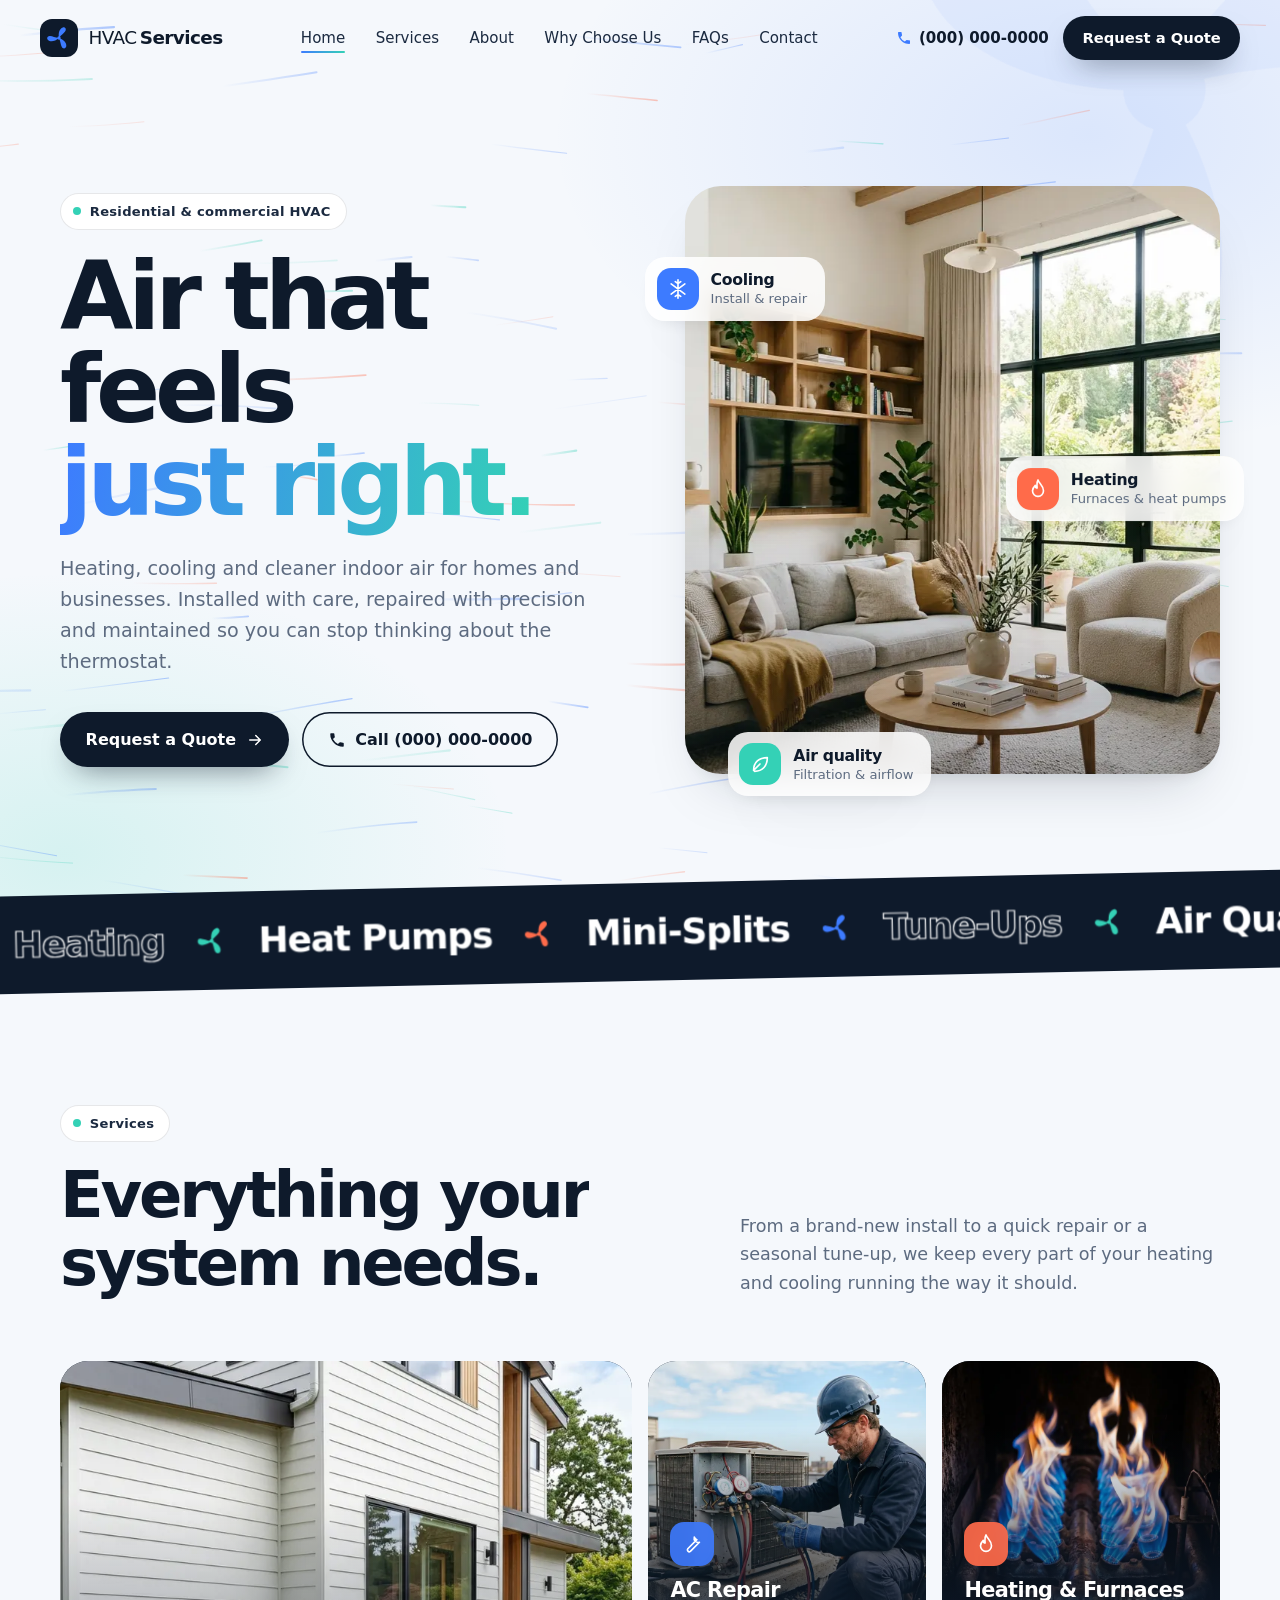
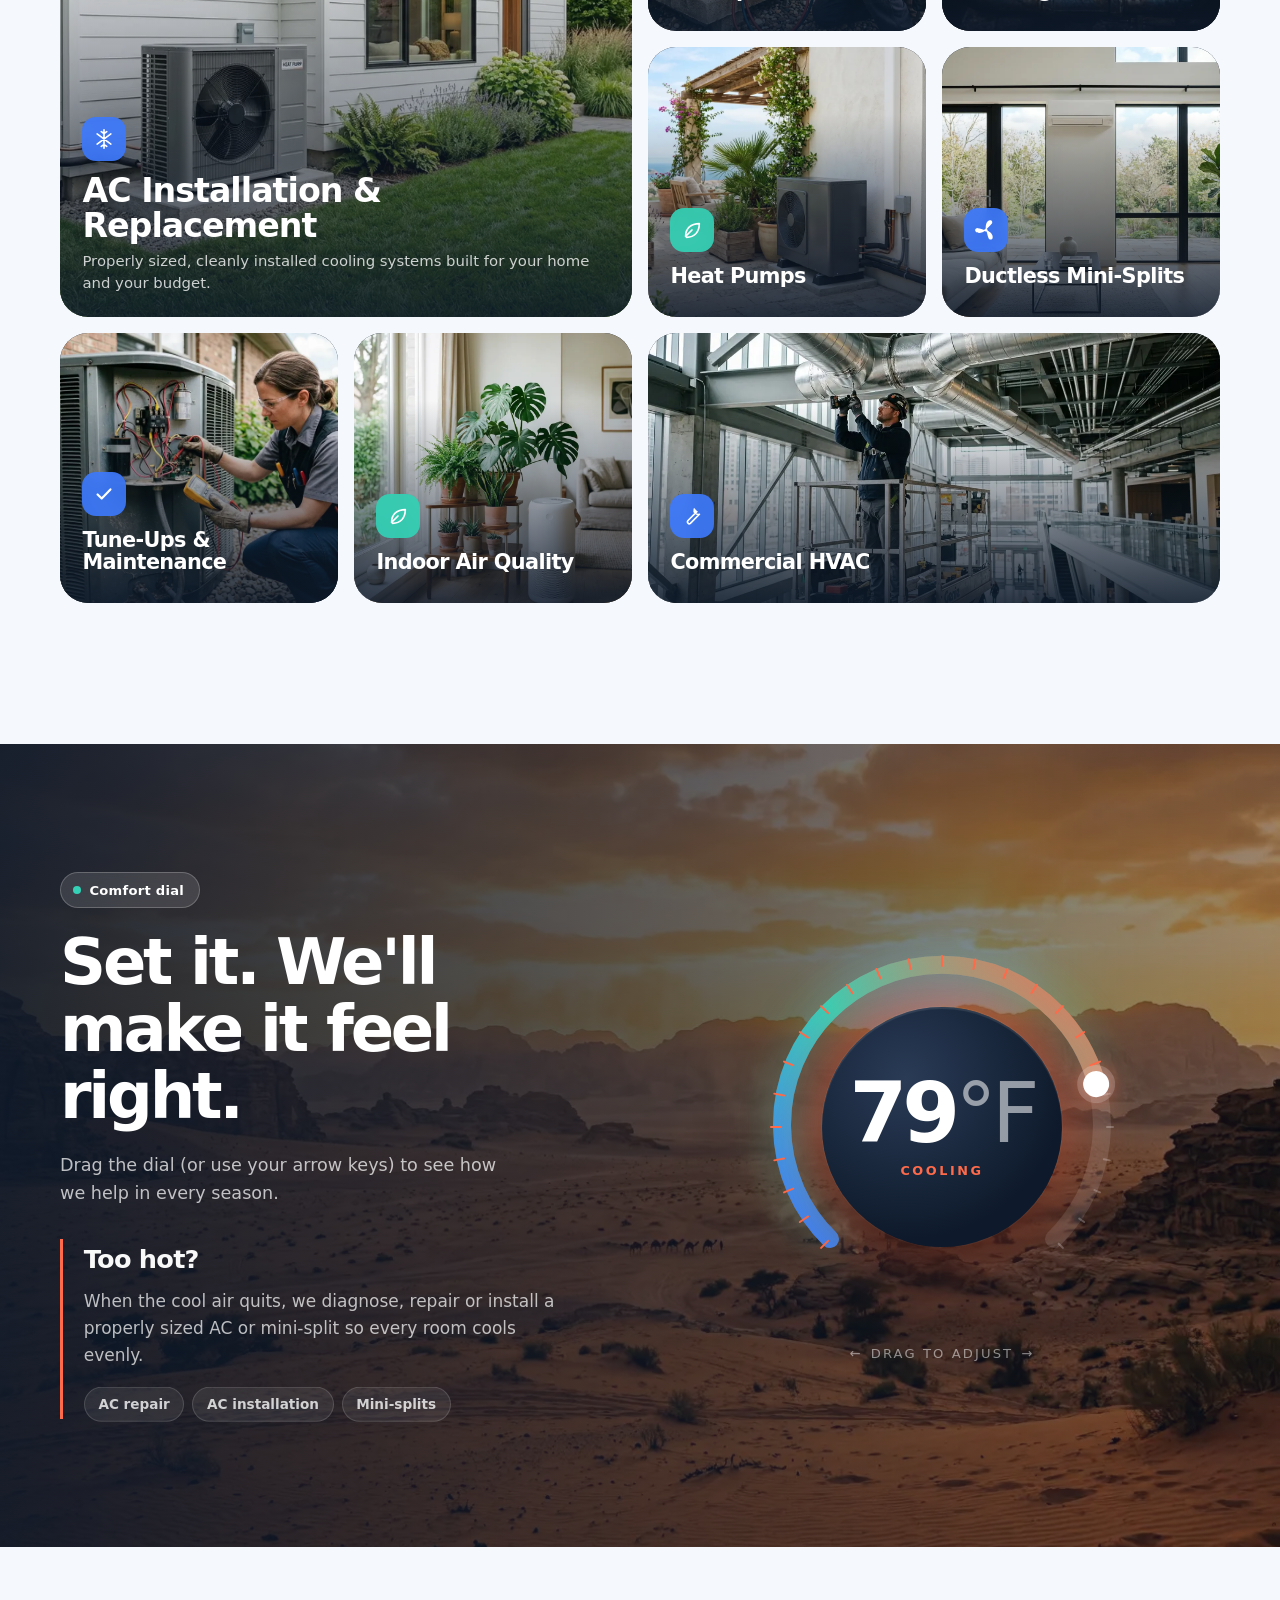
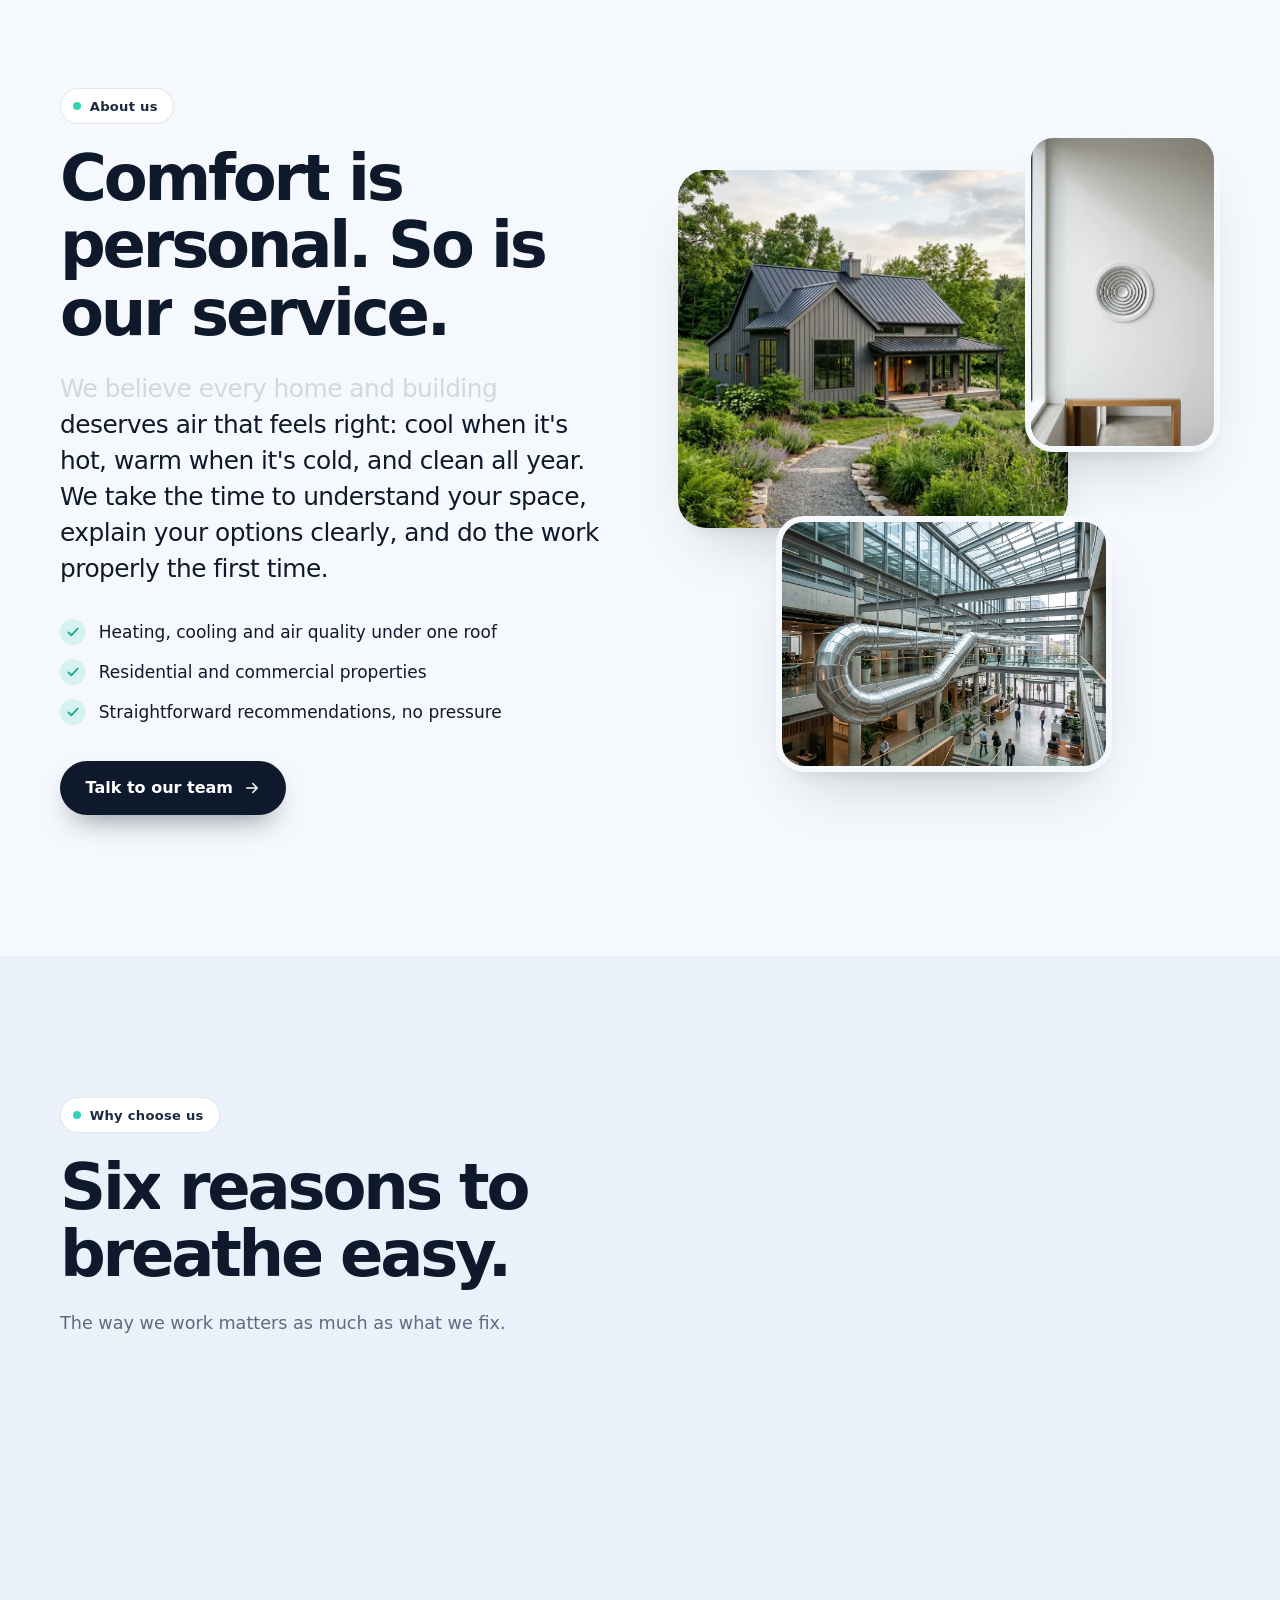
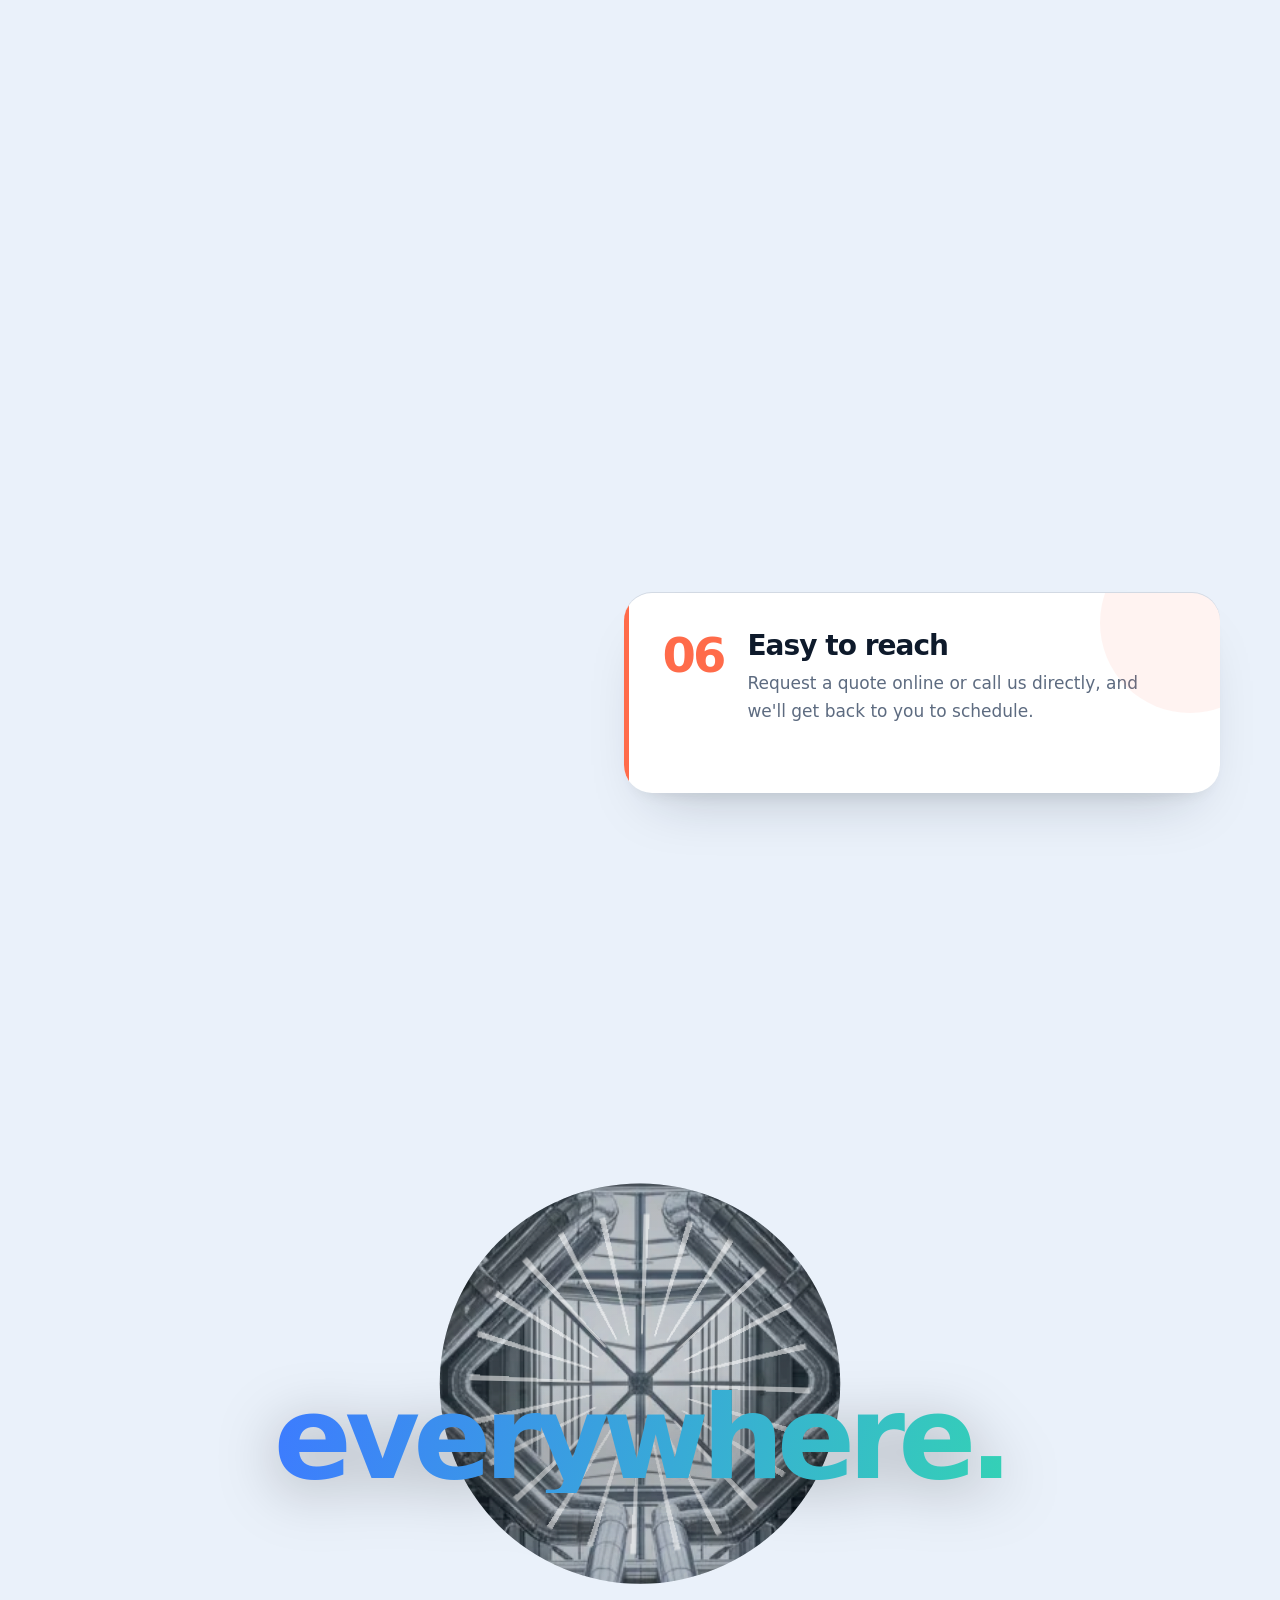
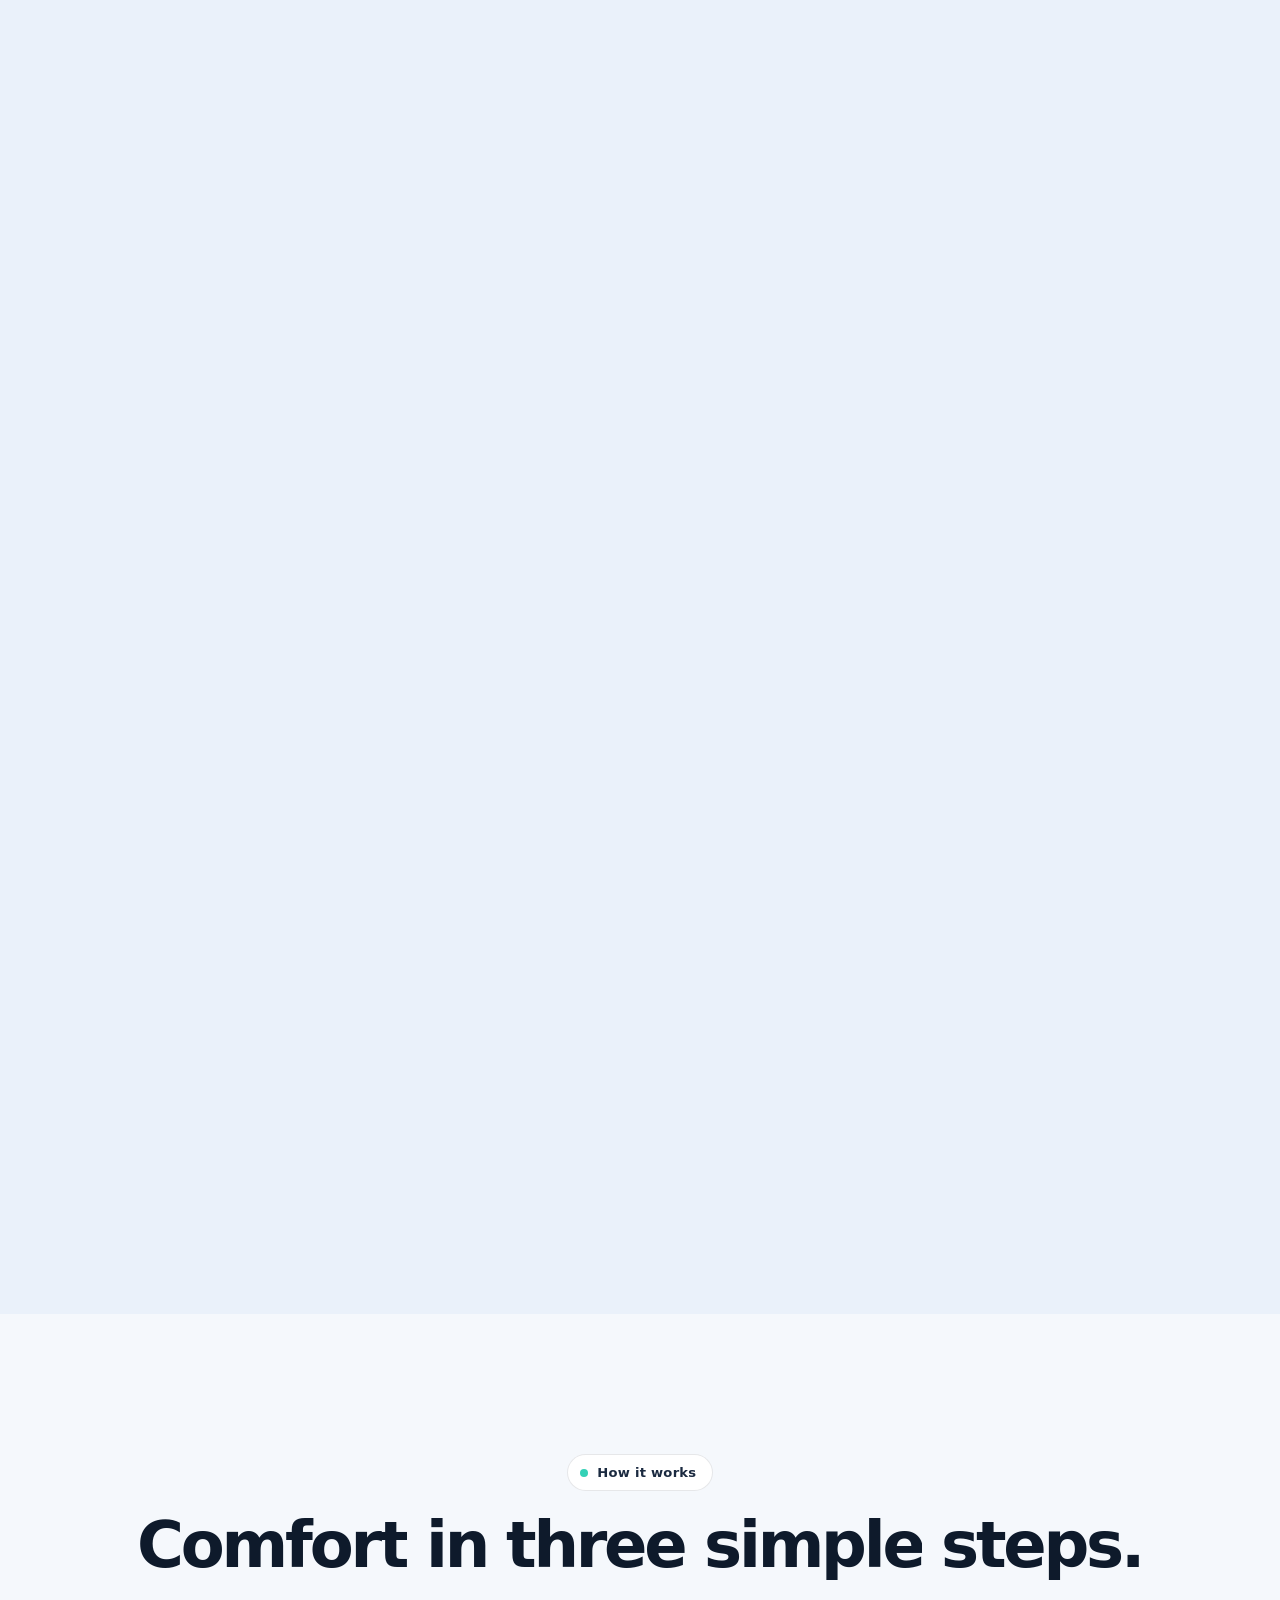
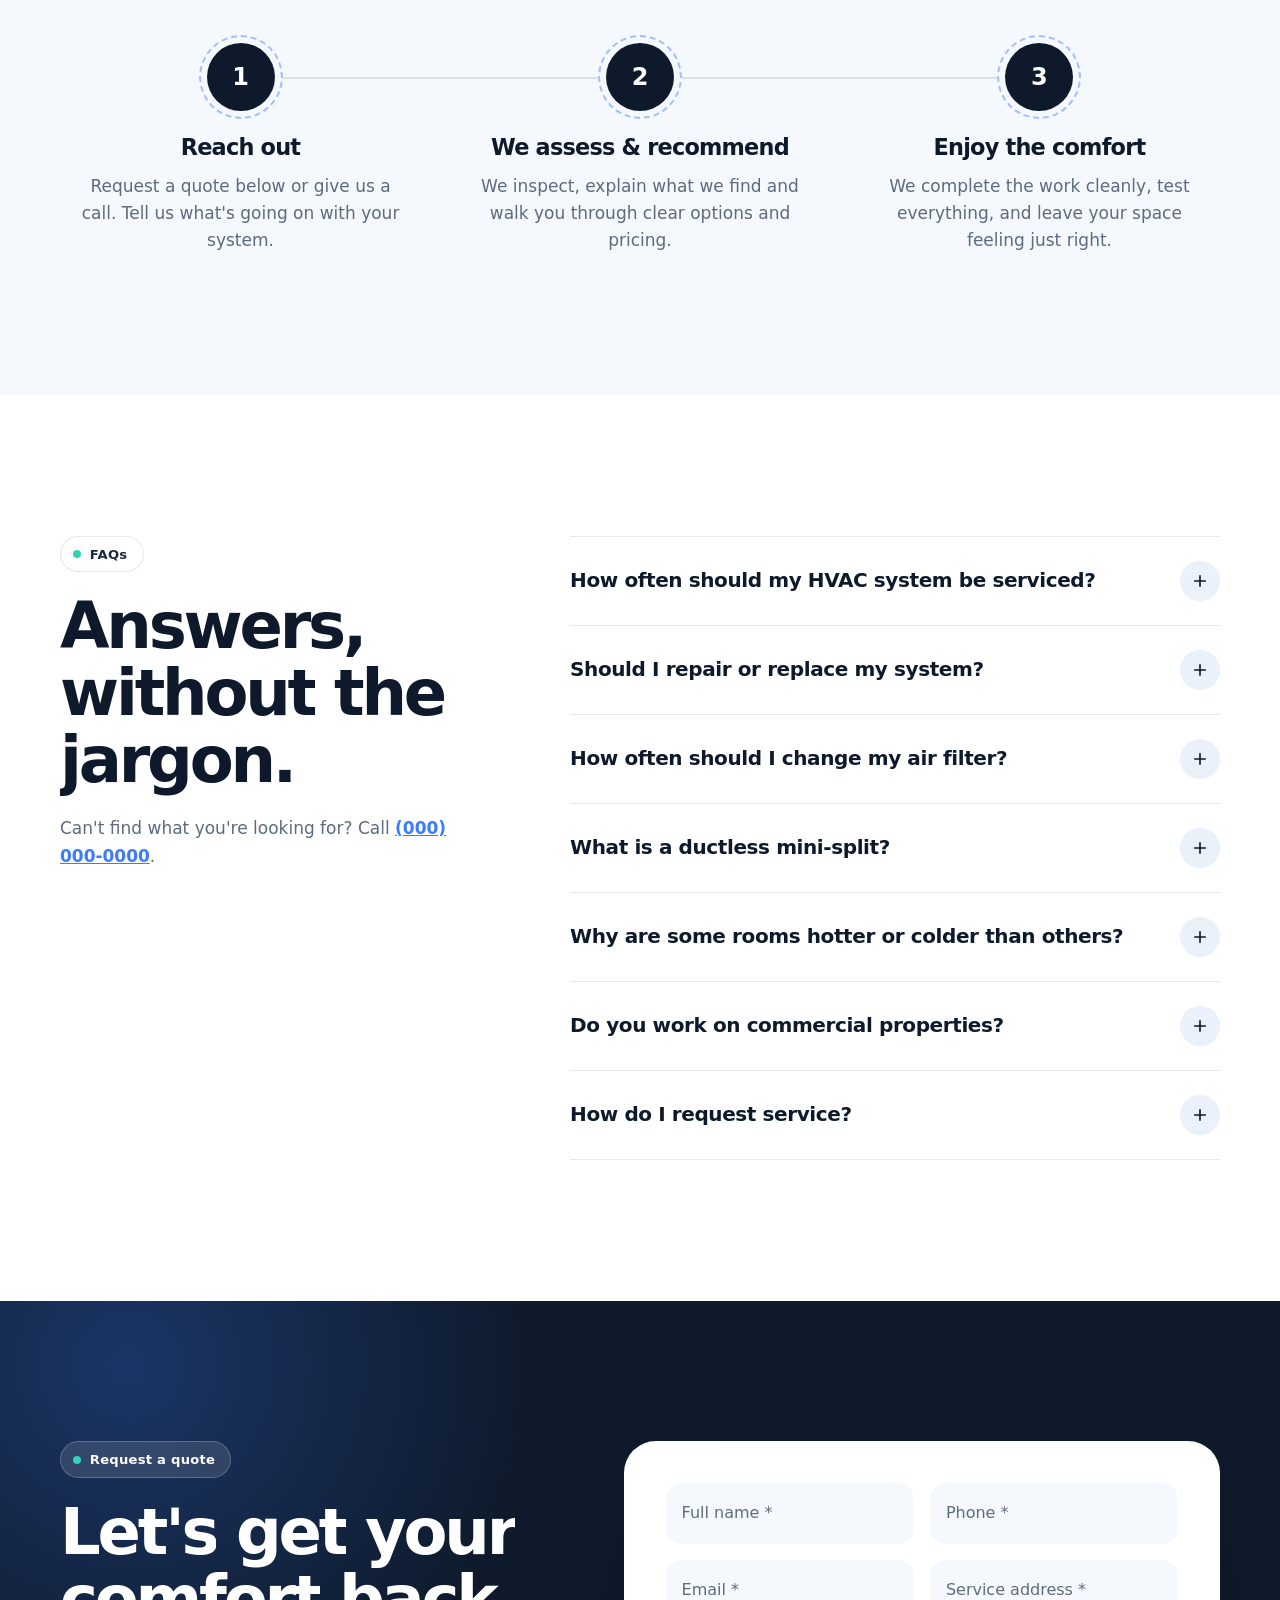
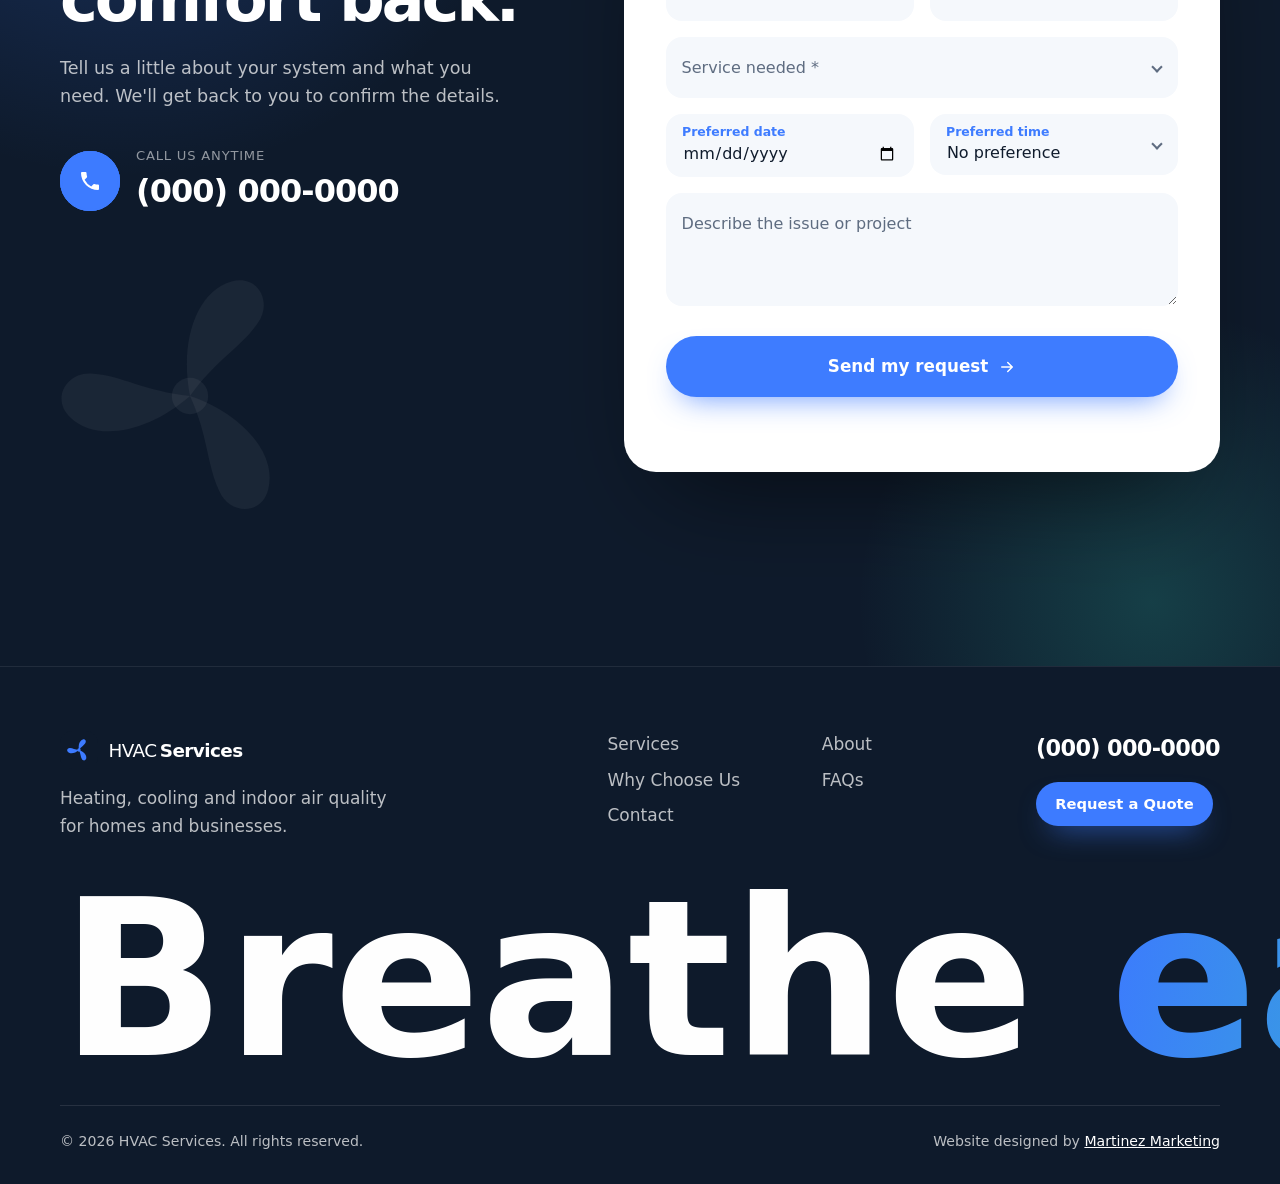
==== commit e3067f6b: "Fix broken HVAC homepage assets and add scroll animations (6afa7edc23aab4d9492755fc) Co-Authored-By:" ====
--- a/index.html
+++ b/index.html
@@ -123,7 +123,7 @@
           </div>
         </div>
         <div class="hero__visual">
-          <div class="hero__frame"><img src="assets/images/hero-room.webp" alt="A bright, comfortable living room with soft furniture and natural light" width="1800" height="1318" fetchpriority="high"></div>
+          <div class="hero__frame"><img src="assets/images/hero-room.webp" alt="A bright, comfortable living room with soft furniture and natural light" width="1200" height="896" fetchpriority="high"></div>
           <div class="chip chip--a"><span class="chip__ico chip__ico--cool"><svg><use href="#i-snow"/></svg></span><span><b>Cooling</b>Install &amp; repair</span></div>
           <div class="chip chip--b"><span class="chip__ico chip__ico--warm"><svg><use href="#i-flame"/></svg></span><span><b>Heating</b>Furnaces &amp; heat pumps</span></div>
           <div class="chip chip--c"><span class="chip__ico chip__ico--mint"><svg><use href="#i-leaf"/></svg></span><span><b>Air quality</b>Filtration &amp; airflow</span></div>
@@ -151,35 +151,35 @@
         </div>
         <div class="bento">
           <article class="tile tile--xl">
-            <img src="assets/images/svc-ac-install.webp" alt="An outdoor heat pump unit beside a modern white house" width="1100" height="733" loading="lazy">
+            <img src="assets/images/svc-ac-install.webp" alt="An outdoor heat pump unit beside a modern white house" width="1100" height="738" loading="lazy">
             <div class="tile__body"><span class="tile__ico"><svg><use href="#i-snow"/></svg></span><h3>AC Installation &amp; Replacement</h3><p>Properly sized, cleanly installed cooling systems built for your home and your budget.</p></div>
           </article>
           <article class="tile">
-            <img src="assets/images/svc-ac-repair.webp" alt="A technician in a hard hat testing equipment" width="1100" height="734" loading="lazy">
+            <img src="assets/images/svc-ac-repair.webp" alt="A technician in a hard hat testing equipment" width="1100" height="738" loading="lazy">
             <div class="tile__body"><span class="tile__ico"><svg><use href="#i-wrench"/></svg></span><h3>AC Repair</h3><p>Fast diagnosis and lasting fixes when the cool air stops.</p></div>
           </article>
           <article class="tile">
-            <img src="assets/images/svc-heating.webp" alt="Blue and orange flames from a gas burner" width="1000" height="1500" loading="lazy">
+            <img src="assets/images/svc-heating.webp" alt="Blue and orange flames from a gas burner" width="848" height="1264" loading="lazy">
             <div class="tile__body"><span class="tile__ico tile__ico--warm"><svg><use href="#i-flame"/></svg></span><h3>Heating &amp; Furnaces</h3><p>Furnace repair, replacement and safety checks before the cold sets in.</p></div>
           </article>
           <article class="tile">
-            <img src="assets/images/svc-heat-pump.webp" alt="A modern heat pump installed on a terrace" width="1100" height="733" loading="lazy">
+            <img src="assets/images/svc-heat-pump.webp" alt="A modern heat pump installed on a terrace" width="1100" height="738" loading="lazy">
             <div class="tile__body"><span class="tile__ico tile__ico--mint"><svg><use href="#i-leaf"/></svg></span><h3>Heat Pumps</h3><p>Efficient year-round heating and cooling from one system.</p></div>
           </article>
           <article class="tile">
-            <img src="assets/images/svc-mini-split.webp" alt="A ductless mini-split unit mounted above windows in a bright room" width="1100" height="825" loading="lazy">
+            <img src="assets/images/svc-mini-split.webp" alt="A ductless mini-split unit mounted above windows in a bright room" width="1100" height="821" loading="lazy">
             <div class="tile__body"><span class="tile__ico"><svg><use href="#i-fan"/></svg></span><h3>Ductless Mini-Splits</h3><p>Room-by-room comfort for additions, garages and spaces without ducts.</p></div>
           </article>
           <article class="tile">
-            <img src="assets/images/svc-maintenance.webp" alt="A technician inspecting an outdoor electrical panel" width="1100" height="619" loading="lazy">
+            <img src="assets/images/svc-maintenance.webp" alt="A technician inspecting an outdoor electrical panel" width="1100" height="614" loading="lazy">
             <div class="tile__body"><span class="tile__ico"><svg><use href="#i-check"/></svg></span><h3>Tune-Ups &amp; Maintenance</h3><p>Seasonal checkups that help catch small problems early.</p></div>
           </article>
           <article class="tile">
-            <img src="assets/images/svc-air-quality.webp" alt="An air purifier in a bright room beside a plant stand" width="1000" height="1250" loading="lazy">
+            <img src="assets/images/svc-air-quality.webp" alt="An air purifier in a bright room beside a plant stand" width="928" height="1152" loading="lazy">
             <div class="tile__body"><span class="tile__ico tile__ico--mint"><svg><use href="#i-leaf"/></svg></span><h3>Indoor Air Quality</h3><p>Filtration, purification and humidity control for cleaner air at home.</p></div>
           </article>
           <article class="tile tile--wide">
-            <img src="assets/images/svc-commercial.webp" alt="A technician on a lift working on ceiling ductwork in a commercial building" width="1100" height="733" loading="lazy">
+            <img src="assets/images/svc-commercial.webp" alt="A technician on a lift working on ceiling ductwork in a commercial building" width="1100" height="738" loading="lazy">
             <div class="tile__body"><span class="tile__ico"><svg><use href="#i-wrench"/></svg></span><h3>Commercial HVAC</h3><p>Installation, service and maintenance for offices, retail and commercial spaces.</p></div>
           </article>
         </div>
@@ -189,8 +189,8 @@
     <!-- COMFORT DIAL -->
     <section class="dial" id="comfort" aria-labelledby="dial-title" data-mode="comfort">
       <div class="dial__bg" aria-hidden="true">
-        <img class="dial__img dial__img--cool" src="assets/images/dial-cool.webp" alt="" width="1600" height="1067" loading="lazy">
-        <img class="dial__img dial__img--warm" src="assets/images/dial-warm.webp" alt="" width="1600" height="1067" loading="lazy">
+        <img class="dial__img dial__img--cool" src="assets/images/dial-cool.webp" alt="" width="1264" height="848" loading="lazy">
+        <img class="dial__img dial__img--warm" src="assets/images/dial-warm.webp" alt="" width="1264" height="848" loading="lazy">
       </div>
       <div class="wrap dial__grid">
         <div class="dial__copy">
@@ -239,9 +239,9 @@
           <a href="#contact" class="btn btn--ink magnetic"><span>Talk to our team</span><svg><use href="#i-arrow"/></svg></a>
         </div>
         <div class="about__media">
-          <figure class="about__img about__img--a" data-speed="-0.05"><img src="assets/images/about-home.webp" alt="A gray farmhouse-style home with a metal roof surrounded by greenery" width="1300" height="867" loading="lazy"></figure>
-          <figure class="about__img about__img--b" data-speed="0.12"><img src="assets/images/about-vent.webp" alt="A round air vent on a clean white wall" width="900" height="1349" loading="lazy"></figure>
-          <figure class="about__img about__img--c" data-speed="0.2"><img src="assets/images/about-ducts.webp" alt="Silver ductwork running through a bright atrium" width="1000" height="714" loading="lazy"></figure>
+          <figure class="about__img about__img--a" data-speed="-0.05"><img src="assets/images/about-home.webp" alt="A gray farmhouse-style home with a metal roof surrounded by greenery" width="1100" height="738" loading="lazy"></figure>
+          <figure class="about__img about__img--b" data-speed="0.12"><img src="assets/images/about-vent.webp" alt="A round air vent on a clean white wall" width="848" height="1264" loading="lazy"></figure>
+          <figure class="about__img about__img--c" data-speed="0.2"><img src="assets/images/about-ducts.webp" alt="Silver ductwork running through a bright atrium" width="1100" height="821" loading="lazy"></figure>
         </div>
       </div>
     </section>
@@ -268,7 +268,7 @@
     <!-- BAND: vent iris -->
     <section class="band" aria-label="Fresh air, everywhere">
       <div class="band__pin">
-        <div class="band__iris"><img src="assets/images/band-ducts.webp" alt="" width="2000" height="1487" loading="lazy"></div>
+        <div class="band__iris"><img src="assets/images/band-ducts.webp" alt="" width="1200" height="896" loading="lazy"></div>
         <div class="band__grille" aria-hidden="true"></div>
         <p class="band__text" aria-hidden="true"><span>Fresh air,</span> <span class="grad">everywhere.</span></p>
       </div>
@@ -343,7 +343,7 @@
         </div>
 
         <div class="formcard">
-          <form class="qform" name="quote" method="POST" action="/thank-you.html" data-netlify="true" netlify-honeypot="bot-field" novalidate>
+          <form class="qform" name="quote" method="POST" action="/thank-you" data-netlify="true" netlify-honeypot="bot-field" novalidate>
             <input type="hidden" name="form-name" value="quote">
             <p class="hp" aria-hidden="true"><label>Leave this empty <input name="bot-field" tabindex="-1" autocomplete="off"></label></p>
             <div class="qform__row">
--- a/css/styles.css
+++ b/css/styles.css
@@ -0,0 +1,552 @@
+/* =========================================================
+   HVAC Services — styles
+   ========================================================= */
+:root {
+  --bg: #f5f8fc;
+  --bg-2: #eaf1fa;
+  --card: #ffffff;
+  --ink: #0e1a2b;
+  --ink-2: #1b2a40;
+  --muted: #5d6b80;
+  --line: rgba(14, 26, 43, .1);
+  --sky: #3d7bff;
+  --mint: #34d1b6;
+  --warm: #ff6b4a;
+  --grad: linear-gradient(100deg, var(--sky), var(--mint));
+  --grad-full: linear-gradient(100deg, var(--sky), var(--mint) 55%, var(--warm));
+  --r: 28px;
+  --r-sm: 16px;
+  --shadow: 0 30px 60px -30px rgba(14, 26, 43, .25), 0 10px 20px -12px rgba(14, 26, 43, .12);
+  --ease: cubic-bezier(.22, 1, .36, 1);
+  --f-display: "Sora", system-ui, sans-serif;
+  --f-body: "Inter", system-ui, sans-serif;
+  --wrap: 1240px;
+  --pad: clamp(1.1rem, 4vw, 2.5rem);
+  --nav-h: 76px;
+}
+
+*, *::before, *::after { box-sizing: border-box; }
+html { -webkit-text-size-adjust: 100%; scroll-padding-top: calc(var(--nav-h) + 12px); }
+html:not(.lenis) { scroll-behavior: smooth; }
+html.lenis, html.lenis body { height: auto; }
+.lenis.lenis-smooth { scroll-behavior: auto !important; }
+.lenis.lenis-stopped { overflow: hidden; }
+body {
+  margin: 0;
+  background: var(--bg);
+  color: var(--ink);
+  font-family: var(--f-body);
+  font-size: 1.0625rem;
+  line-height: 1.6;
+  -webkit-font-smoothing: antialiased;
+  overflow-x: hidden;
+}
+img { display: block; max-width: 100%; height: auto; }
+svg { display: block; }
+a { color: inherit; }
+button { font: inherit; color: inherit; }
+h1, h2, h3 { font-family: var(--f-display); margin: 0; letter-spacing: -.035em; line-height: 1.05; font-weight: 600; }
+p { margin: 0; }
+::selection { background: var(--sky); color: #fff; }
+:focus-visible { outline: 3px solid var(--sky); outline-offset: 3px; border-radius: 6px; }
+
+.wrap { width: 100%; max-width: var(--wrap); margin: 0 auto; padding: 0 var(--pad); }
+.section { padding: clamp(5rem, 11vw, 9rem) 0; position: relative; }
+.grad { background: var(--grad); -webkit-background-clip: text; background-clip: text; color: transparent; }
+
+.skip {
+  position: fixed; left: 1rem; top: -4rem; z-index: 1000;
+  background: var(--ink); color: #fff; padding: .7rem 1.1rem; border-radius: 12px; text-decoration: none; font-weight: 600;
+  transition: top .2s;
+}
+.skip:focus { top: 1rem; }
+
+/* ---------- Pills ---------- */
+.pill {
+  display: inline-flex; align-items: center; gap: .55rem;
+  padding: .42rem .95rem .42rem .75rem; border-radius: 999px;
+  background: #fff; border: 1px solid var(--line);
+  font-size: .82rem; font-weight: 600; letter-spacing: .02em; color: var(--ink-2);
+  margin-bottom: 1.3rem;
+}
+.pill__dot { width: 8px; height: 8px; border-radius: 50%; background: var(--mint); box-shadow: 0 0 0 0 rgba(52, 209, 182, .6); animation: pulse 2.2s infinite; }
+.pill--glass { background: rgba(255, 255, 255, .12); border-color: rgba(255, 255, 255, .22); color: #fff; backdrop-filter: blur(10px); }
+@keyframes pulse { 0% { box-shadow: 0 0 0 0 rgba(52, 209, 182, .55); } 70% { box-shadow: 0 0 0 10px rgba(52, 209, 182, 0); } 100% { box-shadow: 0 0 0 0 rgba(52, 209, 182, 0); } }
+
+/* ---------- Buttons ---------- */
+.btn {
+  --bh: 3.4rem;
+  position: relative; display: inline-flex; align-items: center; justify-content: center; gap: .6rem;
+  min-height: var(--bh); padding: 0 1.6rem; border-radius: 999px; border: 0; cursor: pointer;
+  font-weight: 600; font-size: 1rem; text-decoration: none; white-space: nowrap;
+  overflow: hidden; isolation: isolate;
+  transition: transform .4s var(--ease), box-shadow .4s var(--ease), color .3s;
+}
+.btn svg { width: 18px; height: 18px; flex: none; transition: transform .4s var(--ease); }
+.btn::before {
+  content: ""; position: absolute; inset: 0; z-index: -1; border-radius: inherit;
+  background: var(--grad); transform: translateY(101%); transition: transform .5s var(--ease);
+}
+.btn:hover::before { transform: translateY(0); }
+.btn:hover svg use[href="#i-arrow"], .btn:hover > svg:last-child { transform: translateX(4px); }
+.btn--ink { background: var(--ink); color: #fff; box-shadow: 0 14px 30px -14px rgba(14, 26, 43, .6); }
+.btn--sky { background: var(--sky); color: #fff; box-shadow: 0 14px 30px -14px rgba(61, 123, 255, .8); }
+.btn--sky::before { background: linear-gradient(100deg, var(--mint), var(--sky)); }
+.btn--outline { background: transparent; color: var(--ink); box-shadow: inset 0 0 0 1.5px var(--ink); }
+.btn--outline:hover { color: #fff; box-shadow: inset 0 0 0 1.5px transparent; }
+.btn--sm { --bh: 2.75rem; padding: 0 1.2rem; font-size: .92rem; }
+.btn--block { width: 100%; }
+
+/* ---------- Loader ---------- */
+.loader { display: none; }
+.js .loader {
+  position: fixed; inset: 0; z-index: 900; display: grid; place-content: center; justify-items: center; gap: 1rem;
+  background: var(--ink); color: #fff;
+  animation: loaderFailsafe .6s 4s forwards; /* if JS never runs */
+}
+.reduced .loader { display: none; }
+@keyframes loaderFailsafe { to { opacity: 0; visibility: hidden; } }
+.loader__fan { width: 70px; height: 70px; color: var(--sky); animation: spin 1.1s linear infinite; }
+.loader__fan svg { width: 100%; height: 100%; }
+.loader__num { font-family: var(--f-display); font-size: clamp(4rem, 12vw, 7rem); font-weight: 600; line-height: 1; letter-spacing: -.05em; display: flex; }
+.loader__num small { font-size: .45em; color: var(--mint); margin-top: .2em; }
+.loader__label { color: rgba(255, 255, 255, .6); font-size: .9rem; letter-spacing: .14em; text-transform: uppercase; }
+.loader__bar { width: 200px; height: 3px; background: rgba(255, 255, 255, .12); border-radius: 3px; overflow: hidden; }
+.loader__bar span { display: block; height: 100%; width: 100%; background: var(--grad-full); transform-origin: left; transform: scaleX(0); }
+@keyframes spin { to { transform: rotate(360deg); } }
+
+/* ---------- Cursor & progress ---------- */
+.cursor { display: none; }
+@media (hover: hover) and (pointer: fine) {
+  .js:not(.reduced) .cursor { display: block; position: fixed; inset: 0; pointer-events: none; z-index: 950; }
+  .cursor__dot, .cursor__ring { position: fixed; left: 0; top: 0; border-radius: 50%; pointer-events: none; will-change: transform; }
+  .cursor__dot { width: 6px; height: 6px; margin: -3px 0 0 -3px; background: var(--sky); }
+  .cursor__ring {
+    width: 38px; height: 38px; margin: -19px 0 0 -19px; border: 1.5px solid rgba(61, 123, 255, .5);
+    transition: width .35s var(--ease), height .35s var(--ease), margin .35s var(--ease), background .35s, border-color .35s;
+  }
+  .cursor.is-hover .cursor__ring { width: 70px; height: 70px; margin: -35px 0 0 -35px; background: rgba(61, 123, 255, .1); border-color: transparent; }
+  .cursor.is-hidden { opacity: 0; }
+}
+.progress { position: fixed; top: 0; left: 0; right: 0; height: 3px; z-index: 800; pointer-events: none; }
+.progress span { display: block; height: 100%; background: var(--grad-full); transform-origin: left; transform: scaleX(0); }
+
+/* ---------- Nav ---------- */
+.nav {
+  position: fixed; top: 0; left: 0; right: 0; z-index: 700; height: var(--nav-h);
+  transition: transform .5s var(--ease), background .4s, box-shadow .4s;
+}
+.nav.is-scrolled { background: rgba(245, 248, 252, .78); backdrop-filter: saturate(1.6) blur(16px); -webkit-backdrop-filter: saturate(1.6) blur(16px); box-shadow: 0 1px 0 var(--line); }
+.nav.is-hidden { transform: translateY(-100%); }
+.nav__inner { max-width: calc(var(--wrap) + 80px); margin: 0 auto; height: 100%; padding: 0 var(--pad); display: flex; align-items: center; justify-content: space-between; gap: 1.5rem; }
+.brand { display: inline-flex; align-items: center; gap: .65rem; text-decoration: none; font-family: var(--f-display); font-size: 1.15rem; letter-spacing: -.03em; }
+.brand__mark { width: 38px; height: 38px; border-radius: 12px; background: var(--ink); display: grid; place-items: center; color: var(--sky); transition: transform .6s var(--ease); }
+.brand__mark svg { width: 24px; height: 24px; animation: spin 6s linear infinite; }
+.brand:hover .brand__mark { transform: rotate(-12deg) scale(1.06); }
+.brand__text { font-weight: 400; }
+.brand__text b { font-weight: 700; margin-left: .2rem; }
+.nav__links { display: flex; gap: .3rem; }
+.nav__links a {
+  position: relative; text-decoration: none; font-size: .94rem; font-weight: 500; color: var(--ink-2);
+  padding: .5rem .8rem; border-radius: 999px; transition: background .3s, color .3s;
+}
+.nav__links a::after {
+  content: ""; position: absolute; left: .8rem; right: .8rem; bottom: .3rem; height: 2px; border-radius: 2px;
+  background: var(--grad); transform: scaleX(0); transform-origin: right; transition: transform .45s var(--ease);
+}
+.nav__links a:hover::after, .nav__links a.is-active::after { transform: scaleX(1); transform-origin: left; }
+.nav__cta { display: flex; align-items: center; gap: .9rem; }
+.nav__phone { display: inline-flex; align-items: center; gap: .45rem; font-weight: 600; font-size: .94rem; text-decoration: none; }
+.nav__phone svg { width: 16px; height: 16px; color: var(--sky); }
+.burger { display: none; width: 46px; height: 46px; border-radius: 50%; border: 0; background: var(--ink); cursor: pointer; position: relative; }
+.burger span { position: absolute; left: 14px; right: 14px; height: 2px; background: #fff; border-radius: 2px; transition: transform .45s var(--ease), top .45s var(--ease); }
+.burger span:first-child { top: 19px; }
+.burger span:last-child { top: 26px; }
+.burger[aria-expanded="true"] span:first-child { top: 22.5px; transform: rotate(45deg); }
+.burger[aria-expanded="true"] span:last-child { top: 22.5px; transform: rotate(-45deg); }
+
+.mmenu {
+  position: fixed; inset: 0; z-index: 650; background: var(--ink); color: #fff;
+  padding: calc(var(--nav-h) + 2rem) var(--pad) 2rem; display: flex; flex-direction: column; justify-content: space-between;
+  clip-path: circle(0 at calc(100% - 45px) 38px); transition: clip-path .7s var(--ease);
+}
+.mmenu[hidden] { display: flex; visibility: hidden; }
+.mmenu.is-open { clip-path: circle(150% at calc(100% - 45px) 38px); visibility: visible; }
+.mmenu nav { display: flex; flex-direction: column; }
+.mmenu nav a {
+  font-family: var(--f-display); font-size: clamp(2rem, 9vw, 3rem); font-weight: 600; letter-spacing: -.04em; text-decoration: none;
+  padding: .25rem 0; opacity: 0; transform: translateY(30px); transition: opacity .5s, transform .6s var(--ease), color .3s;
+}
+.mmenu nav a:hover { color: var(--mint); }
+.mmenu.is-open nav a { opacity: 1; transform: none; }
+.mmenu.is-open nav a:nth-child(1) { transition-delay: .15s; }
+.mmenu.is-open nav a:nth-child(2) { transition-delay: .2s; }
+.mmenu.is-open nav a:nth-child(3) { transition-delay: .25s; }
+.mmenu.is-open nav a:nth-child(4) { transition-delay: .3s; }
+.mmenu.is-open nav a:nth-child(5) { transition-delay: .35s; }
+.mmenu.is-open nav a:nth-child(6) { transition-delay: .4s; }
+.mmenu__foot { display: grid; gap: .7rem; }
+.mmenu__foot .btn--outline { color: #fff; box-shadow: inset 0 0 0 1.5px rgba(255, 255, 255, .5); }
+.nav.menu-open { background: transparent; box-shadow: none; backdrop-filter: none; }
+.nav.menu-open .brand { color: #fff; }
+
+/* ---------- Hero ---------- */
+.hero {
+  position: relative; min-height: 100vh; min-height: 100svh; display: flex; align-items: center;
+  padding: calc(var(--nav-h) + 3rem) 0 4rem; overflow: hidden;
+  background:
+    radial-gradient(ellipse 60% 50% at 85% 15%, rgba(61, 123, 255, .14), transparent 70%),
+    radial-gradient(ellipse 50% 45% at 5% 95%, rgba(52, 209, 182, .16), transparent 70%),
+    var(--bg);
+}
+.hero__flow { position: absolute; inset: 0; width: 100%; height: 100%; pointer-events: none; }
+.hero__fan { position: absolute; right: -14vw; top: -16vw; width: 46vw; max-width: 720px; aspect-ratio: 1; color: var(--sky); opacity: .055; pointer-events: none; }
+.hero__fan svg { width: 100%; height: 100%; }
+.hero__grid { position: relative; display: grid; grid-template-columns: 1.05fr 1fr; gap: clamp(2rem, 5vw, 5rem); align-items: center; }
+.hero__title { font-size: clamp(3rem, 7.4vw, 6.4rem); font-weight: 600; letter-spacing: -.055em; line-height: .98; margin-bottom: 1.6rem; }
+.hero__title .line { display: block; overflow: hidden; padding-bottom: .08em; margin-bottom: -.08em; }
+.hero__title .line__in { display: inline-block; }
+.hero__lead { font-size: clamp(1.05rem, 1.5vw, 1.2rem); color: var(--muted); max-width: 33rem; margin-bottom: 2.2rem; }
+.hero__actions { display: flex; flex-wrap: wrap; gap: .8rem; }
+.hero__visual { position: relative; perspective: 1200px; }
+.hero__frame {
+  border-radius: 36px; overflow: hidden; aspect-ratio: 4 / 4.4; box-shadow: var(--shadow);
+  transform-style: preserve-3d; will-change: transform; position: relative;
+}
+.hero__frame::after { content: ""; position: absolute; inset: 0; background: linear-gradient(180deg, transparent 55%, rgba(14, 26, 43, .25)); pointer-events: none; }
+.hero__frame img { width: 100%; height: 115%; object-fit: cover; will-change: transform; }
+.chip {
+  position: absolute; display: flex; align-items: center; gap: .75rem; padding: .7rem 1.1rem .7rem .7rem;
+  background: rgba(255, 255, 255, .86); backdrop-filter: blur(14px); -webkit-backdrop-filter: blur(14px);
+  border-radius: 20px; box-shadow: var(--shadow); font-size: .82rem; color: var(--muted); line-height: 1.3; white-space: nowrap;
+}
+.chip b { display: block; font-family: var(--f-display); color: var(--ink); font-size: .98rem; letter-spacing: -.02em; }
+.chip__ico { width: 42px; height: 42px; border-radius: 14px; display: grid; place-items: center; color: #fff; background: var(--sky); flex: none; }
+.chip__ico svg { width: 22px; height: 22px; }
+.chip__ico--warm { background: var(--warm); }
+.chip__ico--mint { background: var(--mint); }
+.chip--a { left: -2.5rem; top: 12%; }
+.chip--b { right: -1.5rem; top: 46%; }
+.chip--c { left: 8%; bottom: -1.4rem; }
+.chip--a .chip__ico svg { animation: spin 8s linear infinite; }
+.chip--b .chip__ico svg { animation: flicker 1.6s ease-in-out infinite; transform-origin: 50% 90%; }
+.chip--c .chip__ico svg { animation: sway 3s ease-in-out infinite; }
+@keyframes flicker { 0%, 100% { transform: scale(1) rotate(0); } 30% { transform: scale(1.08, .94) rotate(-3deg); } 60% { transform: scale(.95, 1.07) rotate(2deg); } }
+@keyframes sway { 0%, 100% { transform: rotate(-8deg); } 50% { transform: rotate(8deg); } }
+
+/* ---------- Ticker ---------- */
+.ticker { background: var(--ink); color: #fff; overflow: hidden; padding: 1.25rem 0; transform: rotate(-1.2deg) scale(1.02); margin: -1rem 0; position: relative; z-index: 2; }
+.ticker__track { display: flex; align-items: center; gap: 2rem; width: max-content; will-change: transform; }
+.ticker span { font-family: var(--f-display); font-size: clamp(1.4rem, 3vw, 2.2rem); font-weight: 600; letter-spacing: -.03em; }
+.ticker span:nth-of-type(3n+2) { -webkit-text-stroke: 1.2px #fff; color: transparent; }
+.ticker svg { width: 28px; height: 28px; color: var(--mint); animation: spin 3s linear infinite; flex: none; }
+.ticker svg:nth-of-type(3n) { color: var(--warm); }
+.ticker svg:nth-of-type(3n+1) { color: var(--sky); }
+
+/* ---------- Section heads ---------- */
+.shead { margin-bottom: clamp(2.5rem, 5vw, 4rem); }
+.shead--split { display: grid; grid-template-columns: 1.2fr 1fr; gap: 2rem; align-items: end; }
+.shead--center { text-align: center; display: grid; justify-items: center; }
+.shead__lead { color: var(--muted); font-size: 1.1rem; max-width: 30rem; justify-self: end; }
+.h2 { font-size: clamp(2.3rem, 5vw, 4.1rem); letter-spacing: -.05em; }
+.split .w { display: inline-block; overflow: hidden; vertical-align: top; padding-bottom: .1em; margin-bottom: -.1em; }
+.split .w > span { display: inline-block; will-change: transform; }
+
+/* ---------- Bento ---------- */
+.bento { display: grid; grid-template-columns: repeat(4, 1fr); grid-auto-rows: 270px; gap: 1rem; }
+.tile {
+  position: relative; border-radius: var(--r); overflow: hidden; background: var(--ink); color: #fff;
+  isolation: isolate; transform-style: preserve-3d; will-change: transform;
+  transition: box-shadow .5s var(--ease);
+}
+.tile:hover { box-shadow: 0 40px 70px -30px rgba(14, 26, 43, .55); }
+.tile--xl { grid-column: span 2; grid-row: span 2; }
+.tile--wide { grid-column: span 2; }
+.tile img { position: absolute; inset: 0; width: 100%; height: 100%; object-fit: cover; z-index: -2; transition: transform 1.2s var(--ease), filter .6s; }
+.tile:hover img { transform: scale(1.08); }
+.tile::before { content: ""; position: absolute; inset: 0; z-index: -1; background: linear-gradient(180deg, rgba(14, 26, 43, 0) 25%, rgba(14, 26, 43, .88)); transition: opacity .5s; }
+.tile::after {
+  content: ""; position: absolute; inset: 0; z-index: 1; pointer-events: none; opacity: 0; transition: opacity .4s;
+  background: radial-gradient(400px circle at var(--mx, 50%) var(--my, 50%), rgba(255, 255, 255, .22), transparent 45%);
+}
+.tile:hover::after { opacity: 1; }
+.tile__body { position: absolute; left: 0; right: 0; bottom: 0; padding: 1.4rem; display: grid; gap: .45rem; }
+.tile__ico { width: 44px; height: 44px; border-radius: 14px; display: grid; place-items: center; background: rgba(61, 123, 255, .9); backdrop-filter: blur(6px); margin-bottom: .4rem; transition: transform .6s var(--ease); }
+.tile:hover .tile__ico { transform: rotate(-10deg) scale(1.08); }
+.tile__ico svg { width: 22px; height: 22px; }
+.tile__ico--warm { background: rgba(255, 107, 74, .92); }
+.tile__ico--mint { background: rgba(52, 209, 182, .92); }
+.tile h3 { font-size: 1.3rem; letter-spacing: -.03em; }
+.tile--xl h3 { font-size: clamp(1.6rem, 2.6vw, 2.2rem); }
+.tile p { font-size: .93rem; color: rgba(255, 255, 255, .78); line-height: 1.45; max-height: 0; opacity: 0; overflow: hidden; transition: max-height .6s var(--ease), opacity .4s; }
+.tile--xl p, .tile:hover p, .tile:focus-within p { max-height: 6em; opacity: 1; }
+@media (hover: none) { .tile p { max-height: 6em; opacity: 1; } }
+
+/* ---------- Comfort dial ---------- */
+.dial { position: relative; color: #fff; background: var(--ink); overflow: hidden; padding: clamp(5rem, 10vw, 8rem) 0; --hue: var(--mint); }
+.dial__bg { position: absolute; inset: 0; }
+.dial__img { position: absolute; inset: 0; width: 100%; height: 100%; object-fit: cover; opacity: 0; transition: opacity 1s var(--ease), transform 6s linear; transform: scale(1.08); }
+.dial[data-mode="cold"] .dial__img--cool, .dial[data-mode="hot"] .dial__img--warm { opacity: 1; transform: scale(1); }
+.dial[data-mode="comfort"] .dial__img--cool { opacity: .35; }
+.dial[data-mode="comfort"] .dial__img--warm { opacity: .3; mix-blend-mode: screen; }
+.dial__bg::after { content: ""; position: absolute; inset: 0; background: linear-gradient(90deg, rgba(14, 26, 43, .92) 0%, rgba(14, 26, 43, .65) 55%, rgba(14, 26, 43, .4) 100%); }
+.dial[data-mode="cold"] { --hue: var(--sky); }
+.dial[data-mode="hot"] { --hue: var(--warm); }
+.dial__grid { position: relative; display: grid; grid-template-columns: 1fr 1fr; gap: 3rem; align-items: center; }
+.dial__lead { color: rgba(255, 255, 255, .72); font-size: 1.1rem; margin: 1.3rem 0 2rem; max-width: 28rem; }
+.dial__mode { border-left: 3px solid var(--hue); padding-left: 1.3rem; transition: border-color .6s; min-height: 10rem; }
+.dial__mode-name { font-family: var(--f-display); font-size: 1.6rem; font-weight: 600; letter-spacing: -.03em; margin-bottom: .4rem; }
+.dial__mode-text { color: rgba(255, 255, 255, .78); max-width: 30rem; }
+.dial__tags { list-style: none; padding: 0; margin: 1rem 0 0; display: flex; flex-wrap: wrap; gap: .5rem; }
+.dial__tags li { padding: .35rem .85rem; border-radius: 999px; font-size: .85rem; font-weight: 600; background: rgba(255, 255, 255, .1); border: 1px solid rgba(255, 255, 255, .18); }
+.knob-wrap { display: grid; justify-items: center; gap: 1rem; }
+.knob {
+  --a: 0deg; --p: 50;
+  position: relative; width: min(400px, 80vw); aspect-ratio: 1; border-radius: 50%; cursor: grab; touch-action: none;
+  outline-offset: 10px; user-select: none;
+}
+.knob:active { cursor: grabbing; }
+.knob:focus-visible { outline-color: var(--hue); border-radius: 50%; }
+.knob__ring { position: absolute; inset: 0; width: 100%; height: 100%; overflow: visible; }
+.knob__track, .knob__fill { fill: none; stroke-linecap: round; stroke-width: 9; }
+.knob__track { stroke: rgba(255, 255, 255, .12); }
+.knob__fill { stroke: url(#kgrad); stroke-dasharray: 100; stroke-dashoffset: calc(100 - var(--p)); filter: drop-shadow(0 0 10px rgba(52, 209, 182, .4)); }
+.knob__ticks { position: absolute; inset: 7%; border-radius: 50%; }
+.knob__ticks i { position: absolute; left: 50%; top: 0; width: 2px; height: 8px; margin-left: -1px; background: rgba(255, 255, 255, .25); transform-origin: 50% calc(min(400px, 80vw) * .43); border-radius: 2px; transition: background .3s, height .3s; }
+.knob__ticks i.on { background: var(--hue); height: 12px; }
+.knob__face {
+  position: absolute; inset: 20%; border-radius: 50%; display: grid; place-content: center; text-align: center;
+  background: radial-gradient(circle at 35% 30%, #2a3b56, #0e1a2b 70%);
+  box-shadow: inset 0 2px 1px rgba(255, 255, 255, .1), 0 30px 60px -20px rgba(0, 0, 0, .7), 0 0 0 1px rgba(255, 255, 255, .06), 0 0 80px -10px var(--hue);
+  transition: box-shadow .6s;
+}
+.knob__temp { font-family: var(--f-display); font-size: clamp(3.4rem, 9vw, 5.2rem); line-height: 1; letter-spacing: -.06em; font-weight: 500; color: rgba(255, 255, 255, .55); }
+.knob__temp b { color: #fff; font-weight: 600; }
+.knob__label { font-size: .8rem; text-transform: uppercase; letter-spacing: .2em; color: var(--hue); font-weight: 700; margin-top: .4rem; transition: color .6s; }
+.knob__handle {
+  position: absolute; left: 50%; top: 50%; width: 26px; height: 26px; margin: -13px 0 0 -13px; border-radius: 50%;
+  background: #fff; box-shadow: 0 0 0 6px rgba(255, 255, 255, .18), 0 0 24px var(--hue);
+  transform: rotate(var(--a)) translateY(calc(min(400px, 80vw) * -.4)); pointer-events: none;
+}
+.knob__hint { font-size: .82rem; letter-spacing: .16em; text-transform: uppercase; color: rgba(255, 255, 255, .5); display: flex; align-items: center; gap: .5rem; }
+.knob__hint::before, .knob__hint::after { content: "←"; animation: nudge 1.6s ease-in-out infinite; }
+.knob__hint::after { content: "→"; animation-direction: reverse; }
+@keyframes nudge { 50% { transform: translateX(-4px); } }
+
+/* ---------- About ---------- */
+.about__grid { display: grid; grid-template-columns: 1fr 1fr; gap: clamp(2.5rem, 6vw, 6rem); align-items: center; }
+.about__statement { font-family: var(--f-display); font-size: clamp(1.25rem, 2vw, 1.55rem); line-height: 1.45; letter-spacing: -.02em; margin: 1.5rem 0 2rem; color: var(--ink); }
+.about__statement .wd { transition: opacity .2s; }
+.about__list { list-style: none; padding: 0; margin: 0 0 2.2rem; display: grid; gap: .8rem; }
+.about__list li { display: flex; align-items: center; gap: .8rem; font-weight: 500; }
+.about__list svg { width: 26px; height: 26px; padding: 5px; border-radius: 50%; background: rgba(52, 209, 182, .16); color: #13a58d; flex: none; }
+.about__media { position: relative; height: clamp(480px, 50vw, 640px); }
+.about__img { position: absolute; margin: 0; border-radius: var(--r); overflow: hidden; box-shadow: var(--shadow); will-change: transform; }
+.about__img img { width: 100%; height: 100%; object-fit: cover; }
+.about__img--a { left: 0; top: 6%; width: 72%; height: 56%; }
+.about__img--b { right: 0; top: 0; width: 36%; height: 50%; border: 6px solid var(--bg); }
+.about__img--c { left: 18%; bottom: 0; width: 62%; height: 40%; border: 6px solid var(--bg); }
+
+/* ---------- Why (stack) ---------- */
+.why { background: var(--bg-2); }
+.why__grid { display: grid; grid-template-columns: .9fr 1.1fr; gap: clamp(2rem, 6vw, 6rem); align-items: start; }
+.why__head { position: sticky; top: calc(var(--nav-h) + 3rem); }
+.why__lead { color: var(--muted); font-size: 1.1rem; margin-top: 1.3rem; }
+.stack { display: grid; gap: 1.2rem; }
+.scard {
+  position: sticky; top: calc(var(--nav-h) + 2rem);
+  display: grid; grid-template-columns: auto 1fr; gap: 1.5rem; align-items: start;
+  padding: clamp(1.6rem, 3vw, 2.4rem); border-radius: var(--r); background: var(--card);
+  box-shadow: 0 -1px 0 var(--line), var(--shadow); min-height: 200px; transform-origin: 50% 0; will-change: transform;
+  overflow: hidden;
+}
+.scard::before { content: ""; position: absolute; left: 0; top: 0; bottom: 0; width: 5px; background: var(--c); }
+.scard::after { content: ""; position: absolute; right: -60px; top: -60px; width: 180px; height: 180px; border-radius: 50%; background: var(--c); opacity: .08; }
+.scard:nth-child(2) { top: calc(var(--nav-h) + 2.8rem); }
+.scard:nth-child(3) { top: calc(var(--nav-h) + 3.6rem); }
+.scard:nth-child(4) { top: calc(var(--nav-h) + 4.4rem); }
+.scard:nth-child(5) { top: calc(var(--nav-h) + 5.2rem); }
+.scard:nth-child(6) { top: calc(var(--nav-h) + 6rem); }
+.scard__n { font-family: var(--f-display); font-size: 3rem; font-weight: 600; line-height: 1; letter-spacing: -.06em; color: var(--c); }
+.scard h3 { font-size: clamp(1.35rem, 2.2vw, 1.75rem); margin-bottom: .6rem; }
+.scard p { color: var(--muted); }
+
+/* ---------- Band (vent iris) ---------- */
+.band { position: relative; height: 220vh; background: var(--bg-2); }
+.band__pin { position: sticky; top: 0; height: 100vh; height: 100svh; display: grid; place-items: center; overflow: hidden; }
+.band__iris { position: absolute; inset: 0; clip-path: circle(18% at 50% 50%); will-change: clip-path; }
+.band__iris img { width: 100%; height: 100%; object-fit: cover; transform: scale(1.3); will-change: transform; }
+.band__iris::after { content: ""; position: absolute; inset: 0; background: radial-gradient(circle, rgba(14, 26, 43, .2), rgba(14, 26, 43, .6)); }
+.band__grille {
+  position: absolute; width: 38vmin; aspect-ratio: 1; border-radius: 50%; pointer-events: none;
+  background: repeating-conic-gradient(from 0deg, rgba(255, 255, 255, .55) 0 2deg, transparent 2deg 15deg);
+  -webkit-mask: radial-gradient(circle, transparent 20%, #000 21%, #000 69%, transparent 70%);
+  mask: radial-gradient(circle, transparent 20%, #000 21%, #000 69%, transparent 70%);
+  will-change: transform, opacity;
+}
+.band__text {
+  position: relative; z-index: 2; color: #fff; text-align: center;
+  font-family: var(--f-display); font-weight: 600; font-size: clamp(2.6rem, 9vw, 8rem); letter-spacing: -.06em; line-height: .95;
+  text-shadow: 0 10px 40px rgba(0, 0, 0, .3);
+}
+.band__text span { display: inline-block; }
+.band__text .grad { text-shadow: none; filter: drop-shadow(0 10px 30px rgba(0, 0, 0, .3)); }
+.no-js .band, .reduced .band { height: auto; }
+.no-js .band__pin, .reduced .band__pin { position: relative; height: 70vh; }
+.no-js .band__iris, .reduced .band__iris { clip-path: none; }
+
+/* ---------- Process ---------- */
+.steps { position: relative; display: grid; grid-template-columns: repeat(3, 1fr); gap: clamp(1.2rem, 3vw, 2.5rem); }
+.steps__line { position: absolute; left: 16.66%; right: 16.66%; top: 34px; height: 2px; background: var(--line); }
+.steps__line span { display: block; height: 100%; background: var(--grad-full); transform-origin: left; transform: scaleX(1); }
+.step { position: relative; text-align: center; display: grid; justify-items: center; gap: .8rem; padding: 0 .5rem; }
+.step__n {
+  width: 68px; height: 68px; border-radius: 50%; display: grid; place-items: center; position: relative; z-index: 1;
+  background: var(--ink); color: #fff; font-family: var(--f-display); font-size: 1.5rem; font-weight: 600; margin-bottom: .8rem;
+  box-shadow: 0 0 0 8px var(--bg);
+}
+.step__n::after { content: ""; position: absolute; inset: -8px; border-radius: 50%; border: 2px dashed rgba(61, 123, 255, .45); animation: spin 14s linear infinite; }
+.step h3 { font-size: 1.4rem; }
+.step p { color: var(--muted); max-width: 20rem; }
+
+/* ---------- FAQ ---------- */
+.faq { background: #fff; }
+.faq__grid { display: grid; grid-template-columns: .8fr 1.2fr; gap: clamp(2rem, 6vw, 6rem); align-items: start; }
+.faq__head { position: sticky; top: calc(var(--nav-h) + 3rem); }
+.faq__head > p:last-child { color: var(--muted); margin-top: 1.3rem; }
+.faq__head a { color: var(--sky); font-weight: 600; }
+.acc { border-top: 1px solid var(--line); }
+.acc__item { border-bottom: 1px solid var(--line); }
+.acc__item h3 { font-size: inherit; letter-spacing: normal; }
+.acc__btn {
+  width: 100%; display: flex; justify-content: space-between; align-items: center; gap: 1.5rem; text-align: left; cursor: pointer;
+  background: none; border: 0; padding: 1.5rem 0; font-family: var(--f-display); font-size: clamp(1.05rem, 1.6vw, 1.25rem); font-weight: 600; letter-spacing: -.02em;
+  transition: color .3s, padding .4s var(--ease);
+}
+.acc__btn:hover { color: var(--sky); padding-left: .5rem; }
+.acc__ico { width: 40px; height: 40px; border-radius: 50%; flex: none; display: grid; place-items: center; background: var(--bg-2); transition: background .4s, color .4s, transform .5s var(--ease); }
+.acc__ico svg { width: 18px; height: 18px; }
+.acc__btn[aria-expanded="true"] .acc__ico { background: var(--ink); color: #fff; transform: rotate(135deg); }
+.acc__panel { display: grid; grid-template-rows: 0fr; transition: grid-template-rows .55s var(--ease); }
+.acc__panel > p { overflow: hidden; color: var(--muted); padding-right: 3rem; }
+.acc__panel.is-open { grid-template-rows: 1fr; }
+.acc__panel.is-open > p { padding-bottom: 1.5rem; }
+.acc__panel a { color: var(--sky); font-weight: 600; }
+.no-js .acc__panel { grid-template-rows: 1fr; }
+.no-js .acc__panel > p { padding-bottom: 1.5rem; }
+
+/* ---------- Contact ---------- */
+.contact { background: var(--ink); color: #fff; overflow: hidden; }
+.contact::before { content: ""; position: absolute; width: 70vw; height: 70vw; left: -25vw; top: -30vw; border-radius: 50%; background: radial-gradient(circle, rgba(61, 123, 255, .28), transparent 65%); pointer-events: none; animation: drift 16s ease-in-out infinite alternate; }
+.contact::after { content: ""; position: absolute; width: 50vw; height: 50vw; right: -15vw; bottom: -20vw; border-radius: 50%; background: radial-gradient(circle, rgba(52, 209, 182, .2), transparent 65%); pointer-events: none; animation: drift 20s ease-in-out infinite alternate-reverse; }
+@keyframes drift { to { transform: translate(8vw, 6vw) scale(1.15); } }
+.contact__grid { position: relative; z-index: 1; display: grid; grid-template-columns: .9fr 1.1fr; gap: clamp(2.5rem, 6vw, 5rem); align-items: start; }
+.contact__copy { position: relative; }
+.contact__lead { color: rgba(255, 255, 255, .72); font-size: 1.1rem; margin: 1.3rem 0 2.2rem; max-width: 28rem; }
+.contact__phone { display: inline-flex; align-items: center; gap: 1rem; text-decoration: none; font-family: var(--f-display); font-size: clamp(1.4rem, 2.6vw, 2rem); font-weight: 600; letter-spacing: -.03em; }
+.contact__phone small { display: block; font-family: var(--f-body); font-size: .82rem; font-weight: 500; letter-spacing: .06em; text-transform: uppercase; color: rgba(255, 255, 255, .55); }
+.contact__phone-ico { width: 60px; height: 60px; border-radius: 50%; display: grid; place-items: center; background: var(--sky); position: relative; }
+.contact__phone-ico::before, .contact__phone-ico::after { content: ""; position: absolute; inset: 0; border-radius: 50%; border: 2px solid var(--sky); animation: ring 2.4s var(--ease) infinite; }
+.contact__phone-ico::after { animation-delay: 1.2s; }
+.contact__phone-ico svg { width: 24px; height: 24px; }
+@keyframes ring { from { transform: scale(1); opacity: .8; } to { transform: scale(1.9); opacity: 0; } }
+.contact__fan { width: 260px; height: 260px; color: rgba(255, 255, 255, .05); margin-top: 3rem; }
+.contact__fan svg { width: 100%; height: 100%; animation: spin 18s linear infinite; }
+.formcard { position: relative; background: #fff; color: var(--ink); border-radius: 32px; padding: clamp(1.5rem, 3.5vw, 2.6rem); box-shadow: 0 50px 100px -40px rgba(0, 0, 0, .6); }
+.qform { display: grid; gap: 1rem; }
+.qform__row { display: grid; grid-template-columns: 1fr 1fr; gap: 1rem; }
+.hp { position: absolute !important; left: -9999px; width: 1px; height: 1px; overflow: hidden; }
+.field { position: relative; }
+.field input, .field select, .field textarea {
+  width: 100%; font: inherit; font-size: 1rem; color: var(--ink); background: var(--bg);
+  border: 1.5px solid transparent; border-radius: var(--r-sm); padding: 1.55rem 1rem .55rem; min-height: 3.6rem;
+  transition: border-color .3s, background .3s, box-shadow .3s; -webkit-appearance: none; appearance: none;
+}
+.field textarea { resize: vertical; min-height: 7rem; }
+.field input:hover, .field select:hover, .field textarea:hover { background: var(--bg-2); }
+.field input:focus, .field select:focus, .field textarea:focus { outline: none; border-color: var(--sky); background: #fff; box-shadow: 0 0 0 4px rgba(61, 123, 255, .14); }
+.field label { position: absolute; left: 1rem; top: 1.1rem; color: var(--muted); font-size: 1rem; pointer-events: none; transform-origin: left top; transition: transform .3s var(--ease), color .3s; }
+.field input:focus + label, .field input:not(:placeholder-shown) + label,
+.field textarea:focus + label, .field textarea:not(:placeholder-shown) + label,
+.field select:focus + label, .field select:valid + label, .field label.is-up,
+.field--date label { transform: translateY(-.62rem) scale(.78); color: var(--sky); font-weight: 600; }
+.field--select::after { content: ""; position: absolute; right: 1.1rem; top: 1.6rem; width: 8px; height: 8px; border-right: 2px solid var(--muted); border-bottom: 2px solid var(--muted); transform: rotate(45deg); pointer-events: none; }
+.field--select select { padding-right: 2.5rem; cursor: pointer; }
+.field__err { display: block; font-size: .8rem; color: #d6401f; min-height: 0; padding-left: 1rem; }
+.field__err:not(:empty) { margin-top: .35rem; }
+.field.is-invalid input, .field.is-invalid select { border-color: #e2593a; background: #fff6f3; }
+.field.is-invalid { animation: shake .4s; }
+@keyframes shake { 20%, 60% { transform: translateX(-5px); } 40%, 80% { transform: translateX(5px); } }
+.qform .btn { margin-top: .4rem; --bh: 3.8rem; font-size: 1.05rem; }
+.qform .btn.is-loading { pointer-events: none; }
+.qform .btn.is-loading > svg { animation: spin .9s linear infinite; }
+.qform__status { font-size: .9rem; color: #d6401f; min-height: 1.2em; text-align: center; }
+.qsuccess { text-align: center; display: grid; justify-items: center; gap: 1rem; padding: 2rem 0; }
+.qsuccess[hidden] { display: none; }
+.qsuccess__ico { width: 88px; height: 88px; border-radius: 50%; background: var(--ink); display: grid; place-items: center; color: var(--mint); }
+.qsuccess__ico svg { width: 52px; height: 52px; animation: spin 2.5s linear infinite; }
+.qsuccess h3 { font-size: 2rem; }
+.qsuccess p { color: var(--muted); max-width: 26rem; }
+.qsuccess a { color: var(--sky); font-weight: 600; }
+
+/* ---------- Footer ---------- */
+.foot { background: var(--ink); color: rgba(255, 255, 255, .72); padding: 4rem 0 2rem; border-top: 1px solid rgba(255, 255, 255, .08); overflow: hidden; }
+.foot__top { display: grid; grid-template-columns: 1.3fr 1fr auto; gap: 2rem; align-items: start; }
+.foot .brand { color: #fff; margin-bottom: 1rem; }
+.foot__brand p { max-width: 22rem; }
+.foot__nav { display: grid; grid-template-columns: 1fr 1fr; gap: .5rem 2rem; }
+.foot__nav a { text-decoration: none; transition: color .3s, transform .3s var(--ease); display: inline-block; }
+.foot__nav a:hover { color: #fff; transform: translateX(4px); }
+.foot__contact { display: grid; gap: .9rem; justify-items: start; }
+.foot__phone { color: #fff; text-decoration: none; font-family: var(--f-display); font-size: 1.4rem; font-weight: 600; letter-spacing: -.03em; }
+.foot__word {
+  font-family: var(--f-display); font-weight: 600; letter-spacing: -.07em; line-height: .85; color: #fff;
+  font-size: clamp(4rem, 17vw, 15rem); margin: 3rem 0 2rem; white-space: nowrap; text-align: center;
+}
+.foot__word span { display: inline-block; }
+.foot__bottom { display: flex; justify-content: space-between; flex-wrap: wrap; gap: 1rem; padding-top: 1.5rem; border-top: 1px solid rgba(255, 255, 255, .1); font-size: .88rem; }
+.foot__bottom a { color: #fff; }
+
+/* ---------- Responsive ---------- */
+@media (max-width: 1080px) {
+  .nav__links, .nav__phone { display: none; }
+  .burger { display: block; }
+  .bento { grid-template-columns: repeat(2, 1fr); grid-auto-rows: 250px; }
+}
+@media (max-width: 900px) {
+  .hero__grid, .about__grid, .dial__grid, .why__grid, .faq__grid, .contact__grid, .shead--split { grid-template-columns: 1fr; }
+  .hero { padding-top: calc(var(--nav-h) + 2rem); }
+  .hero__visual { max-width: 560px; margin: 1rem auto 1.5rem; width: 100%; }
+  .hero__frame { aspect-ratio: 4 / 3.4; }
+  .chip--a { left: -.5rem; }
+  .chip--b { right: -.5rem; }
+  .shead__lead { justify-self: start; }
+  .why__head, .faq__head { position: static; }
+  .about__media { height: 460px; }
+  .dial__copy { order: 2; }
+  .knob-wrap { order: 1; }
+  .contact__fan { display: none; }
+  .foot__top { grid-template-columns: 1fr; }
+}
+@media (max-width: 640px) {
+  :root { --nav-h: 66px; }
+  .nav__cta > .btn { display: none; }
+  .bento { grid-template-columns: 1fr; grid-auto-rows: minmax(260px, auto); }
+  .tile--xl, .tile--wide { grid-column: auto; grid-row: auto; }
+  .tile--xl { min-height: 340px; }
+  .steps { grid-template-columns: 1fr; gap: 2.5rem; }
+  .steps__line { left: 50%; right: auto; width: 2px; top: 34px; bottom: 34px; height: auto; }
+  .steps__line span { transform-origin: top; }
+  .qform__row { grid-template-columns: 1fr; }
+  .chip { font-size: .74rem; padding: .5rem .8rem .5rem .5rem; }
+  .chip__ico { width: 34px; height: 34px; border-radius: 11px; }
+  .chip b { font-size: .86rem; }
+  .scard { grid-template-columns: 1fr; gap: .6rem; }
+  .scard__n { font-size: 2.2rem; }
+  .about__media { height: 380px; }
+}
+
+/* ---------- Reduced motion ---------- */
+@media (prefers-reduced-motion: reduce) {
+  *, *::before, *::after { animation-duration: .01ms !important; animation-iteration-count: 1 !important; transition-duration: .01ms !important; }
+}
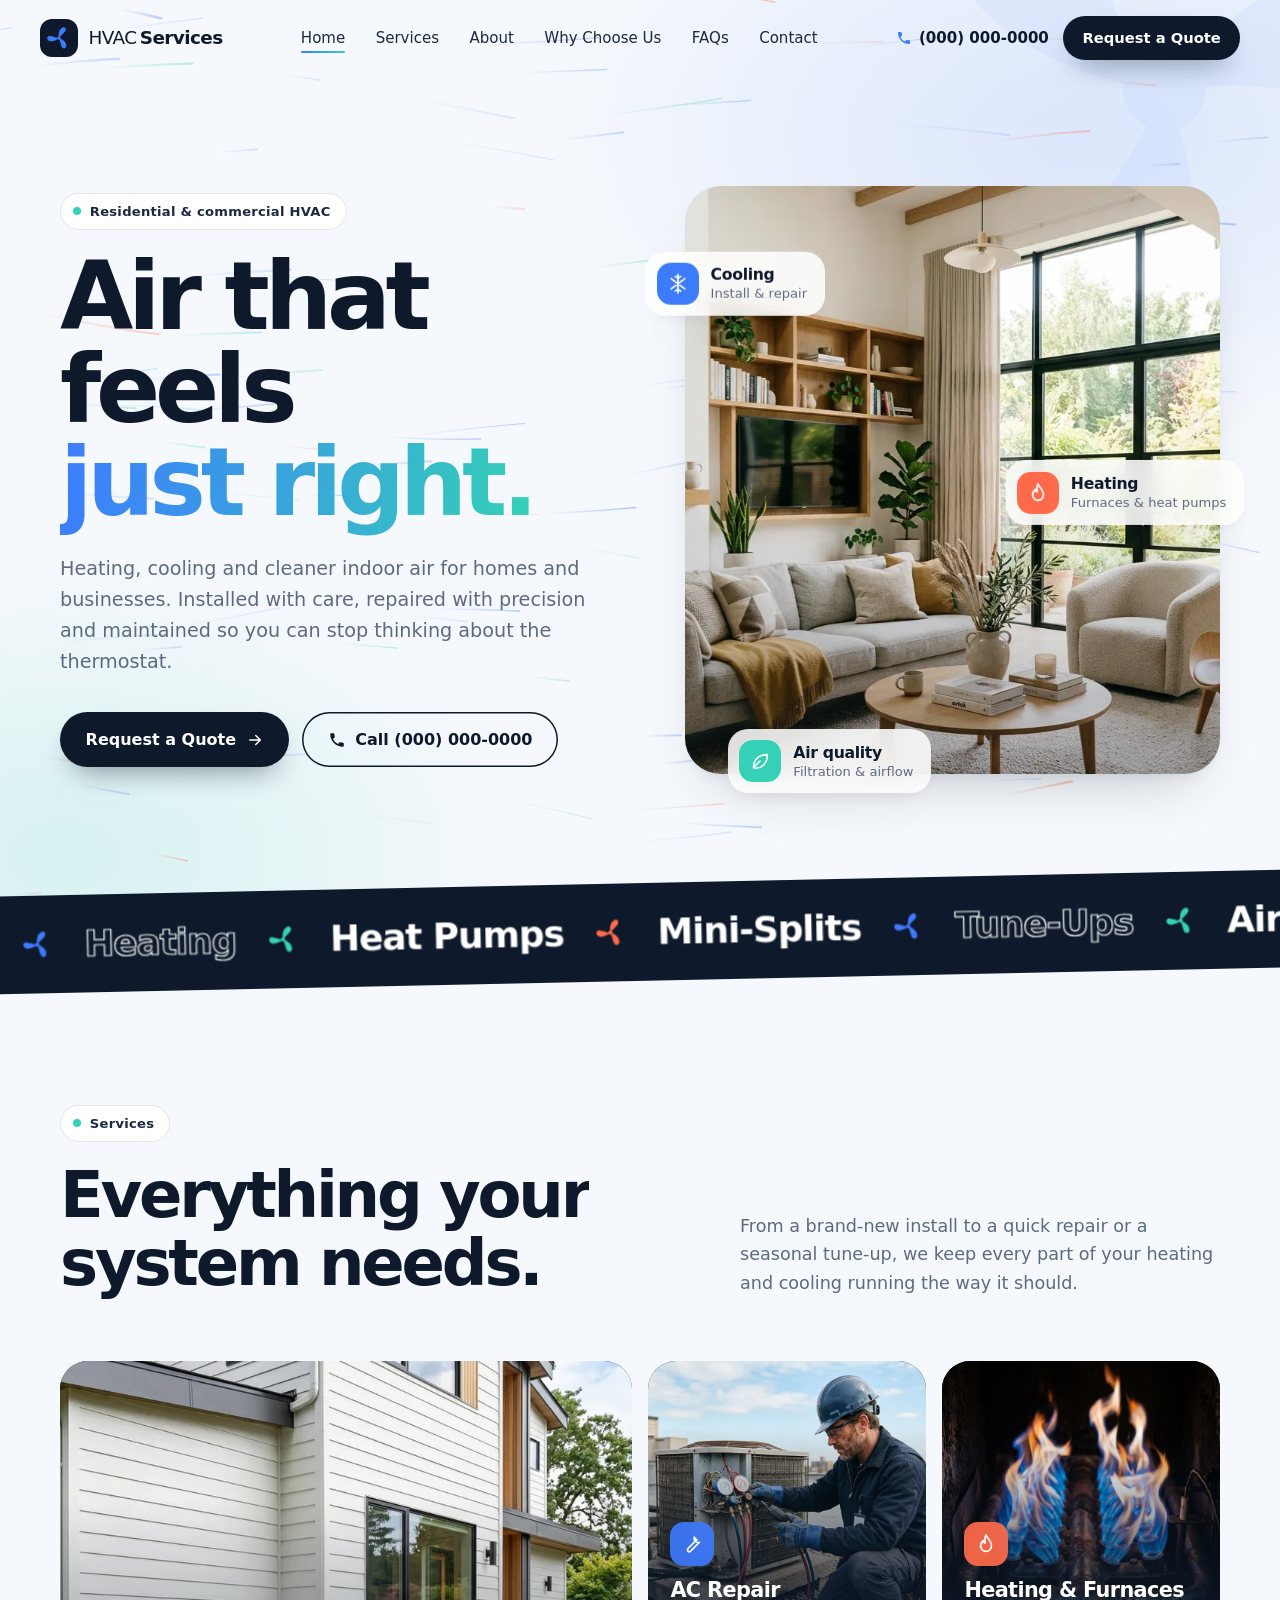
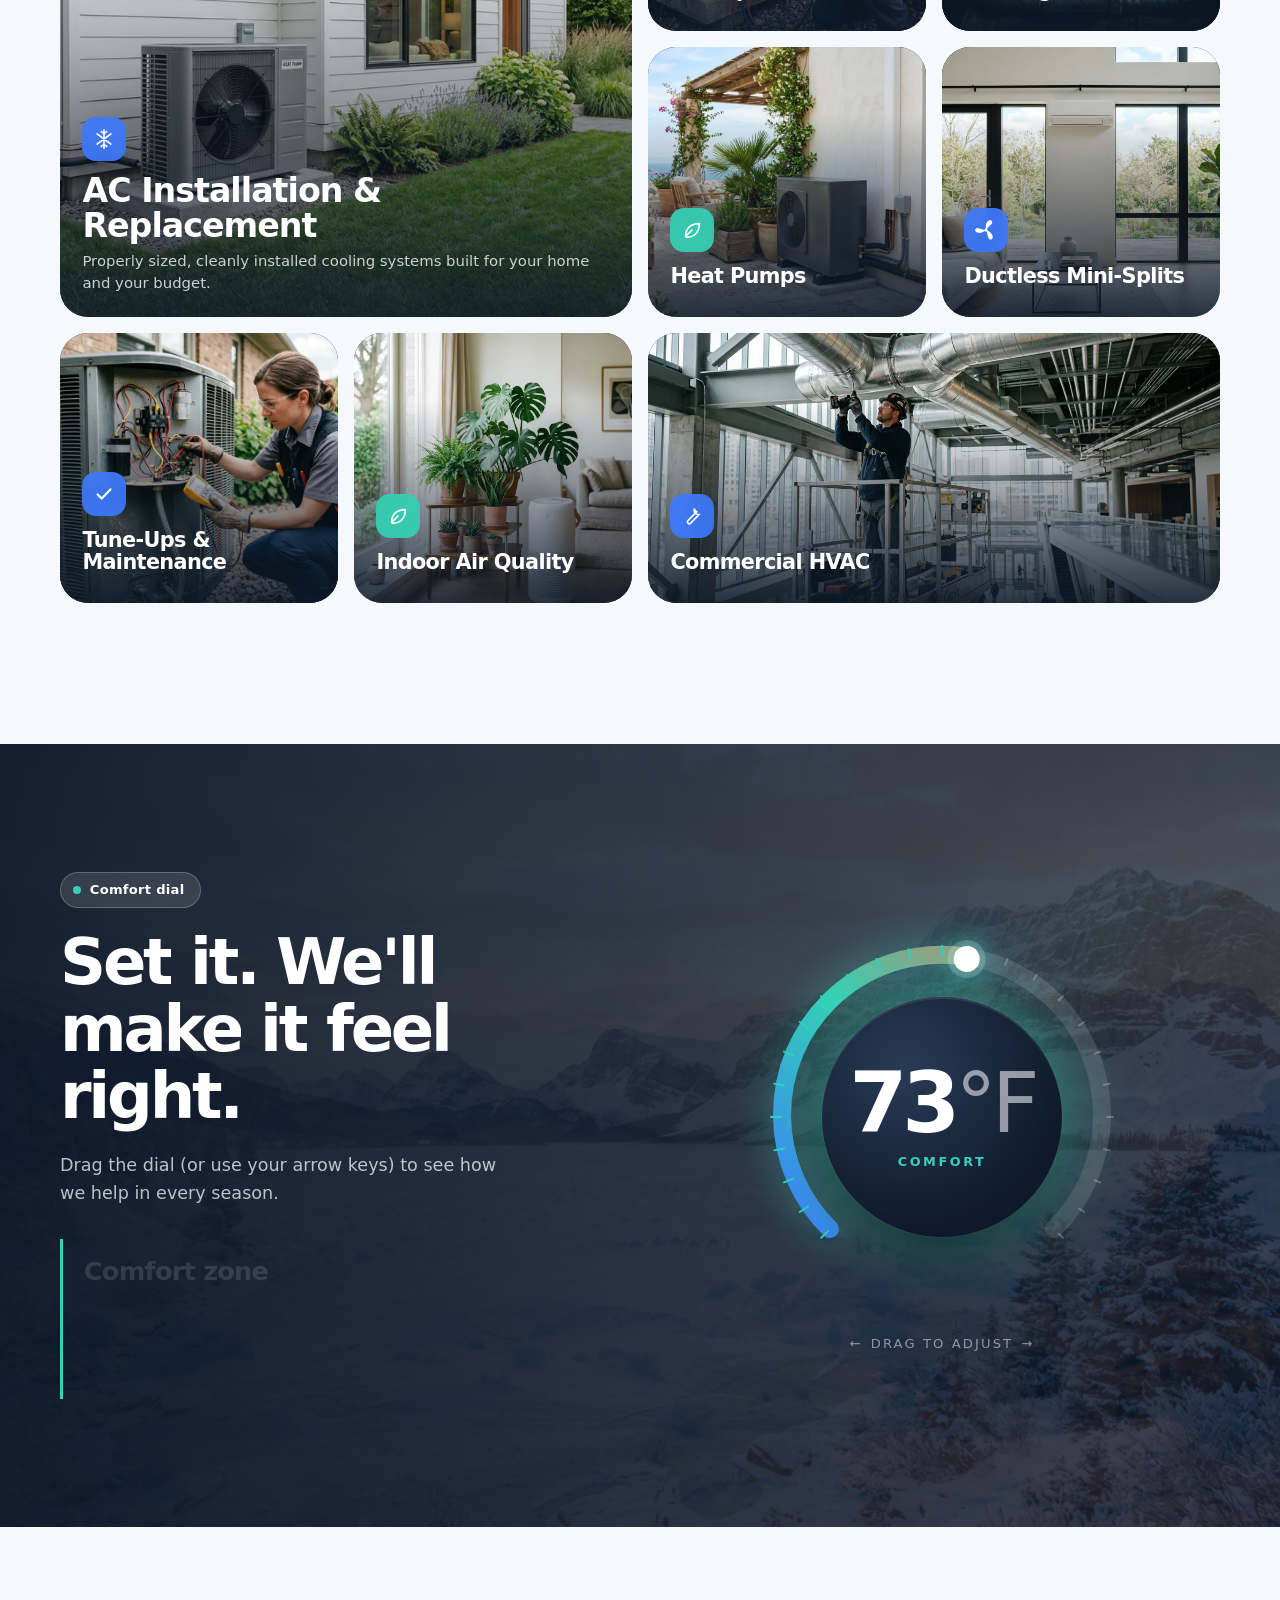
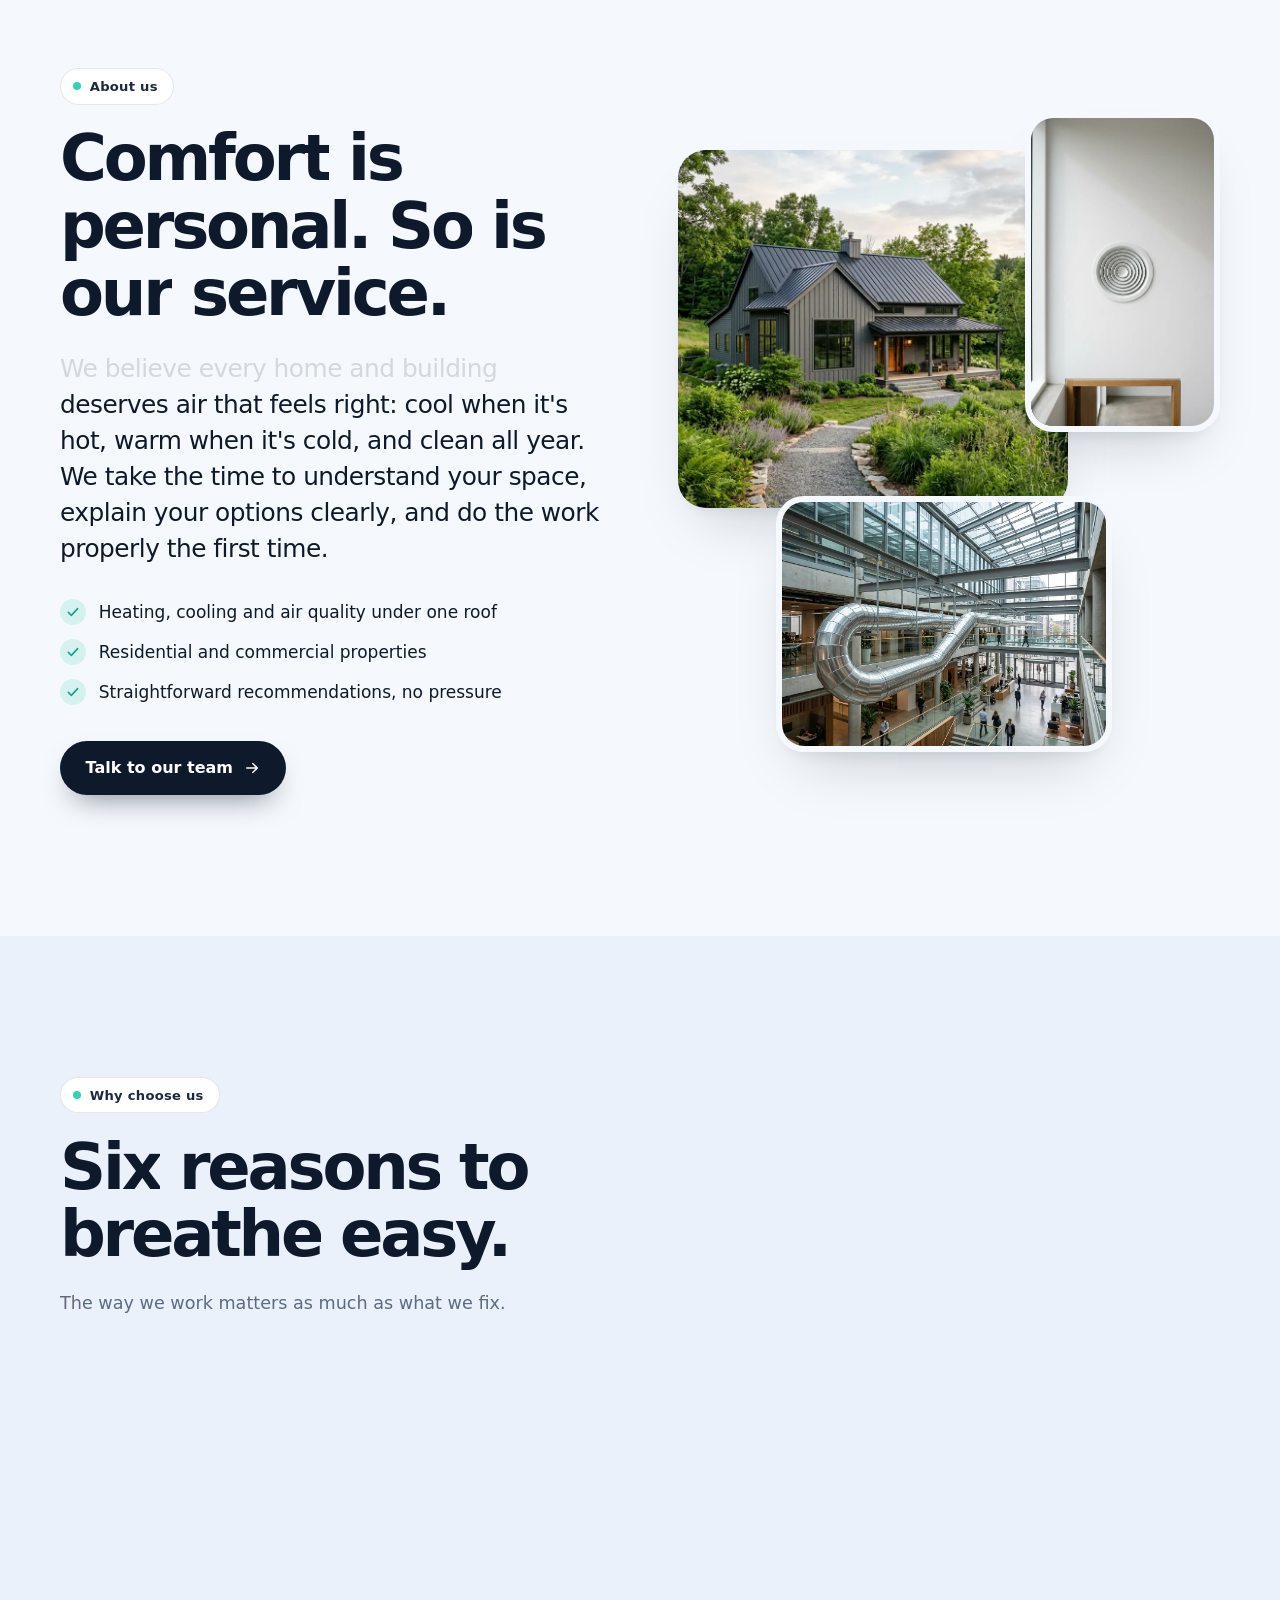
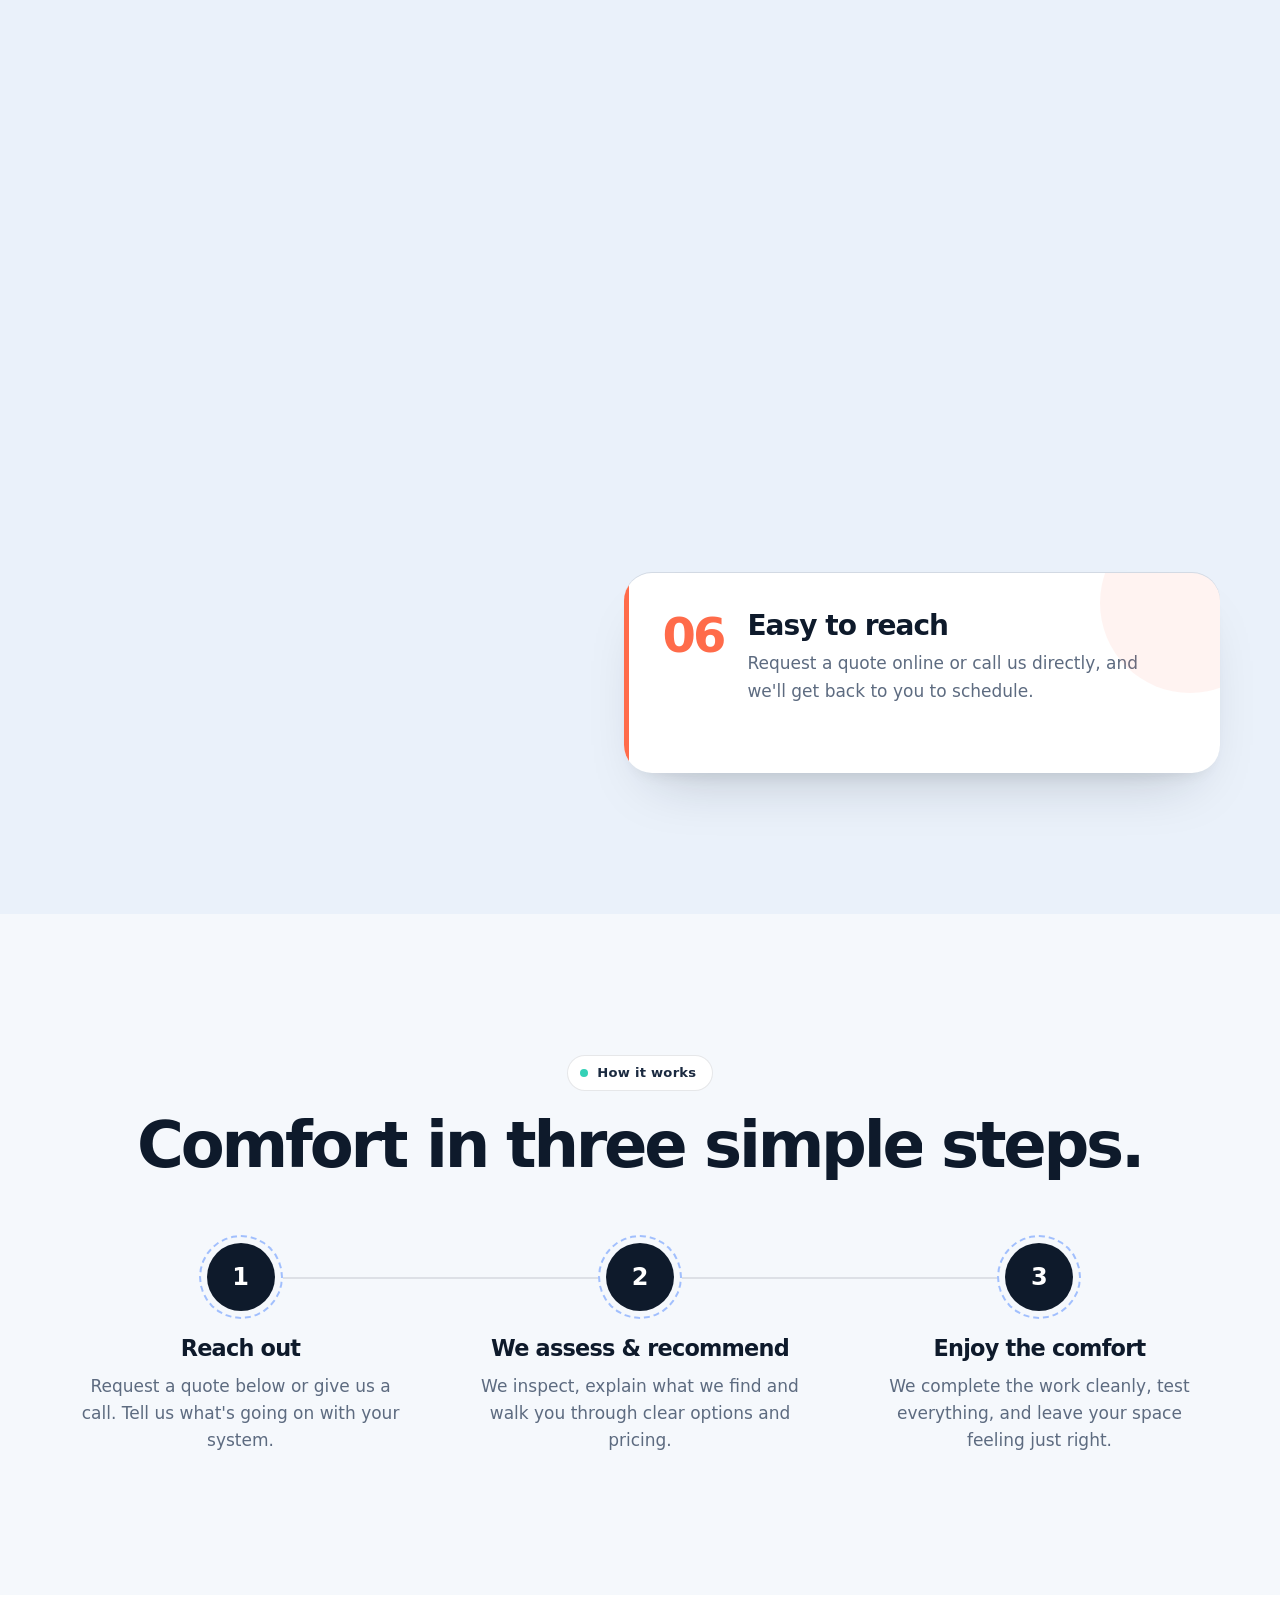
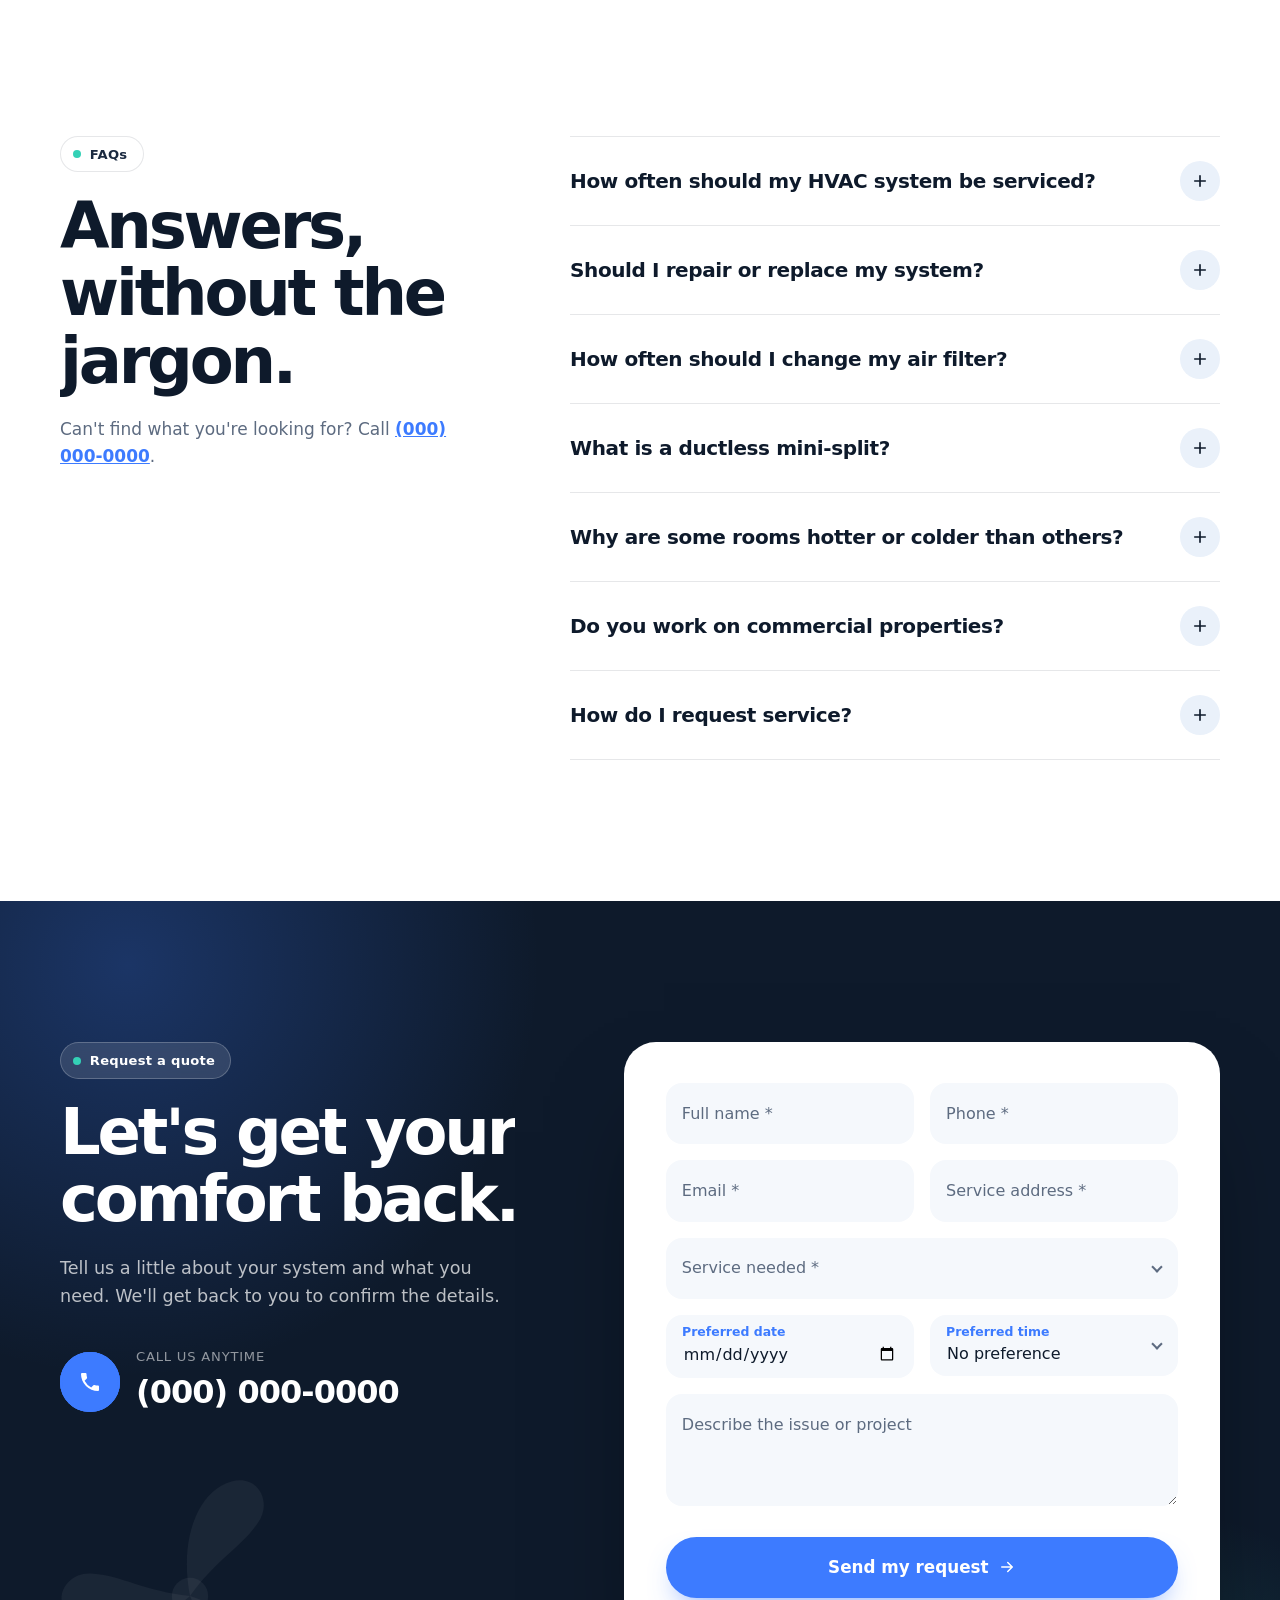
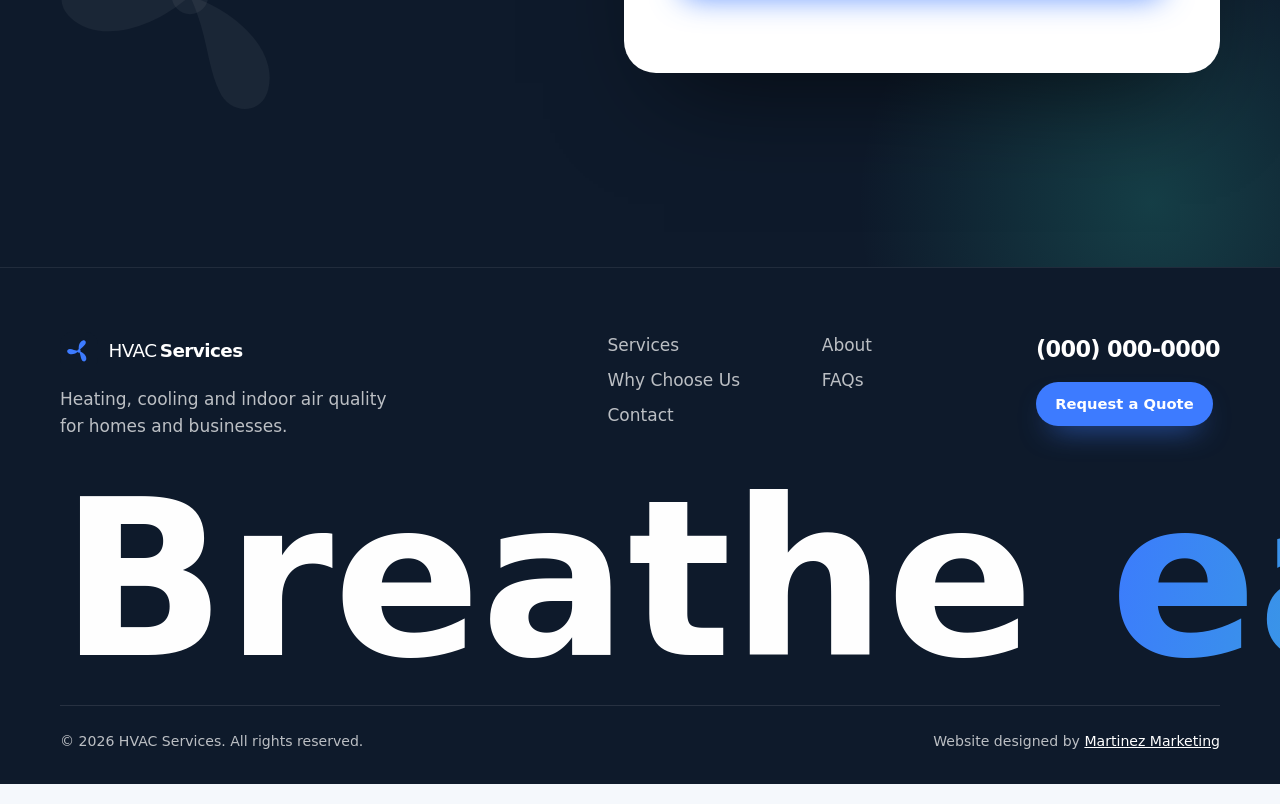
==== commit 36095103: "Remove non-functioning "Fresh air, everywhere" homepage section (6afa82270b22ca7d3e33f07c) Co-Author" ====
--- a/index.html
+++ b/index.html
@@ -262,15 +262,6 @@
           <article class="scard" style="--c:#34d1b6"><span class="scard__n">05</span><div><h3>Homes and businesses</h3><p>We service residential and commercial properties, sized to the job in front of us.</p></div></article>
           <article class="scard" style="--c:#ff6b4a"><span class="scard__n">06</span><div><h3>Easy to reach</h3><p>Request a quote online or call us directly, and we'll get back to you to schedule.</p></div></article>
         </div>
-      </div>
-    </section>
-
-    <!-- BAND: vent iris -->
-    <section class="band" aria-label="Fresh air, everywhere">
-      <div class="band__pin">
-        <div class="band__iris"><img src="assets/images/band-ducts.webp" alt="" width="1200" height="896" loading="lazy"></div>
-        <div class="band__grille" aria-hidden="true"></div>
-        <p class="band__text" aria-hidden="true"><span>Fresh air,</span> <span class="grad">everywhere.</span></p>
       </div>
     </section>
 
--- a/css/styles.css
+++ b/css/styles.css
@@ -370,30 +370,6 @@
 .scard__n { font-family: var(--f-display); font-size: 3rem; font-weight: 600; line-height: 1; letter-spacing: -.06em; color: var(--c); }
 .scard h3 { font-size: clamp(1.35rem, 2.2vw, 1.75rem); margin-bottom: .6rem; }
 .scard p { color: var(--muted); }
-
-/* ---------- Band (vent iris) ---------- */
-.band { position: relative; height: 220vh; background: var(--bg-2); }
-.band__pin { position: sticky; top: 0; height: 100vh; height: 100svh; display: grid; place-items: center; overflow: hidden; }
-.band__iris { position: absolute; inset: 0; clip-path: circle(18% at 50% 50%); will-change: clip-path; }
-.band__iris img { width: 100%; height: 100%; object-fit: cover; transform: scale(1.3); will-change: transform; }
-.band__iris::after { content: ""; position: absolute; inset: 0; background: radial-gradient(circle, rgba(14, 26, 43, .2), rgba(14, 26, 43, .6)); }
-.band__grille {
-  position: absolute; width: 38vmin; aspect-ratio: 1; border-radius: 50%; pointer-events: none;
-  background: repeating-conic-gradient(from 0deg, rgba(255, 255, 255, .55) 0 2deg, transparent 2deg 15deg);
-  -webkit-mask: radial-gradient(circle, transparent 20%, #000 21%, #000 69%, transparent 70%);
-  mask: radial-gradient(circle, transparent 20%, #000 21%, #000 69%, transparent 70%);
-  will-change: transform, opacity;
-}
-.band__text {
-  position: relative; z-index: 2; color: #fff; text-align: center;
-  font-family: var(--f-display); font-weight: 600; font-size: clamp(2.6rem, 9vw, 8rem); letter-spacing: -.06em; line-height: .95;
-  text-shadow: 0 10px 40px rgba(0, 0, 0, .3);
-}
-.band__text span { display: inline-block; }
-.band__text .grad { text-shadow: none; filter: drop-shadow(0 10px 30px rgba(0, 0, 0, .3)); }
-.no-js .band, .reduced .band { height: auto; }
-.no-js .band__pin, .reduced .band__pin { position: relative; height: 70vh; }
-.no-js .band__iris, .reduced .band__iris { clip-path: none; }
 
 /* ---------- Process ---------- */
 .steps { position: relative; display: grid; grid-template-columns: repeat(3, 1fr); gap: clamp(1.2rem, 3vw, 2.5rem); }
